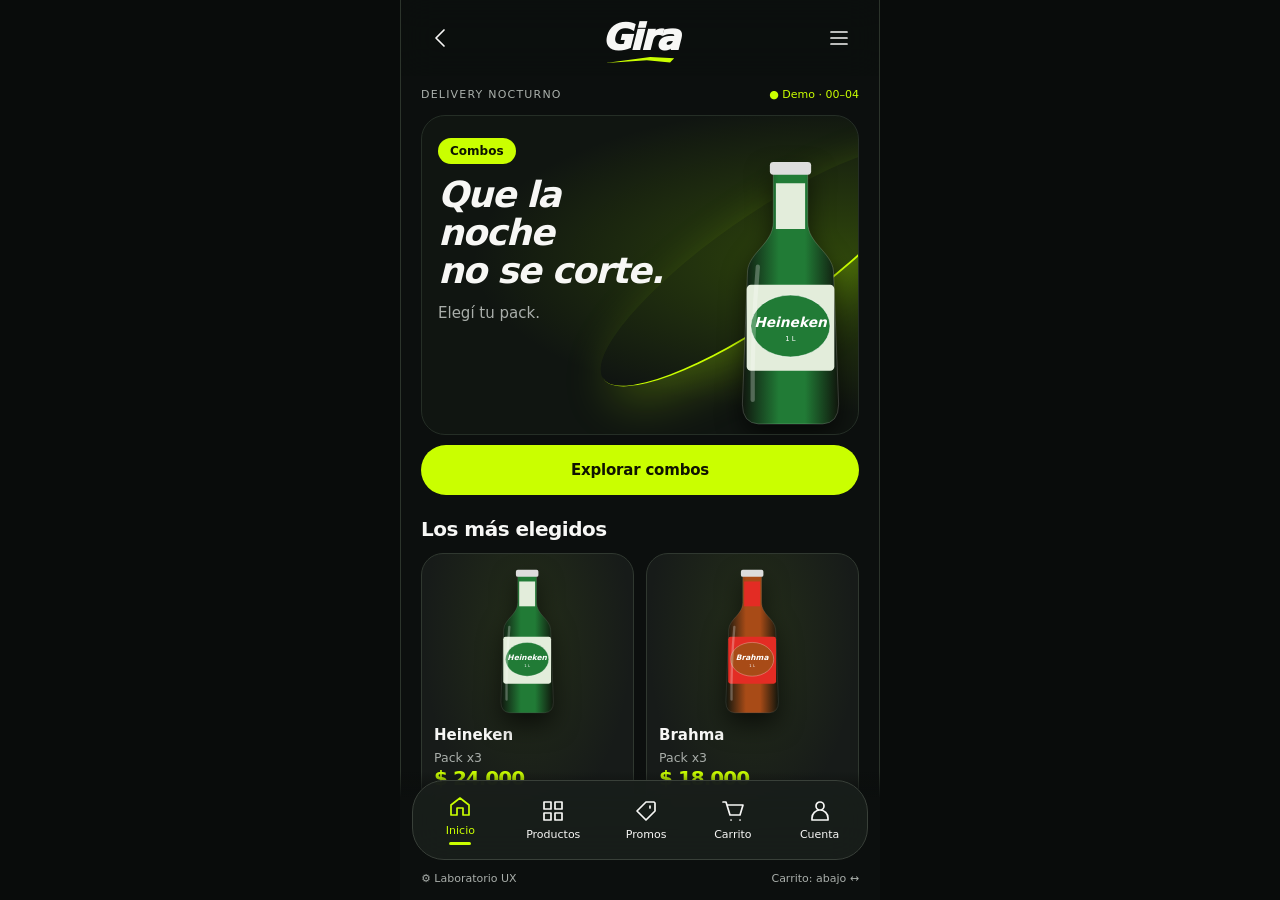
==== index.html @ aa595863 "feat: import original GIRA MVP V5 interactive prototype" ====
<!doctype html><html lang="es"><meta charset="utf-8"><meta name="viewport" content="width=device-width,initial-scale=1,viewport-fit=cover"><title>GIRA · MVP V5 · Laboratorio UX</title><style>
*{box-sizing:border-box}body{margin:0;background:#080b0b;color:#f7f7f5;font:15px system-ui,sans-serif}button,input,select{font:inherit}button{cursor:pointer}button:focus-visible,input:focus-visible{outline:2px solid #caff00;outline-offset:3px}button{color:inherit}#app{max-width:480px;margin:auto;min-height:100dvh;display:flex;flex-direction:column;background:#0c0f0e}header{position:sticky;top:0;z-index:5;background:#0c0f0eee;backdrop-filter:blur(16px);display:flex;align-items:center;justify-content:space-between;padding:16px 20px;min-height:76px}.logo{font-size:36px;line-height:1;font-weight:950;font-style:italic;letter-spacing:-2px;position:relative}.logo:after{content:'';position:absolute;bottom:-7px;left:5%;width:90%;height:6px;background:#caff00;clip-path:polygon(0 100%,65% 0,100% 20%,94% 90%,60% 55%)}.icon{border:0;background:none;padding:8px;position:relative;display:inline-flex;align-items:center;justify-content:center}.icon svg,nav svg{width:24px;height:24px;stroke:currentColor;fill:none;stroke-width:1.7;stroke-linecap:round;stroke-linejoin:round}.lime{color:#caff00}.muted,p,small{color:#a9aeaa}p{line-height:1.5;margin:8px 0 16px}h1{font-size:32px;letter-spacing:-1.3px;line-height:1.06;margin:12px 0}h2{font-size:20px;letter-spacing:-.5px;margin:22px 0 12px}main{padding:12px 20px 150px;flex:1}.tag{font-size:11px;letter-spacing:1.4px;color:#aab0ab;text-transform:uppercase}.row{display:flex;align-items:center;justify-content:space-between;gap:12px}.panel{background:linear-gradient(130deg,#1a1f1c,#121615);border:1px solid #2d342f;border-radius:20px;padding:16px;margin:12px 0}.cta,.secondary{width:100%;border:0;border-radius:28px;padding:15px 16px;font-weight:750;margin:10px 0 0;min-height:50px}.cta{background:#caff00;color:#101400}.secondary{background:#1a1e1c;border:1px solid #363d37}.cta:disabled{opacity:.4;cursor:not-allowed}.hero{min-height:320px;position:relative;isolation:isolate;overflow:hidden;border-radius:24px;padding:22px 16px;background:radial-gradient(ellipse at 95% 45%,#6da90055,transparent 62%),#101511}.hero:after{content:'';position:absolute;z-index:-1;right:-100px;top:100px;width:390px;height:100px;border-radius:50%;border-bottom:2px solid #caff00;box-shadow:0 18px 48px #b9ff0040;transform:rotate(-35deg)}.hero h1{font-size:36px;font-style:italic;position:relative;z-index:2;max-width:240px}.hero p{max-width:160px;position:relative;z-index:2}.pill{display:inline-block;background:#caff00;color:#0d1400;border-radius:30px;padding:6px 12px;font-size:12px;font-weight:800}.price{font-size:32px;letter-spacing:-1px;font-weight:850;color:#caff00;position:relative;z-index:2}.art{height:150px;display:flex;justify-content:center}.bottle{height:100%;width:auto;filter:drop-shadow(0 12px 12px #0009)}.hero>.bottle{position:absolute;right:0;bottom:4px;height:275px;width:135px;z-index:1}.tiles{display:grid;grid-template-columns:1fr 1fr;gap:12px}.tile{border:1px solid #303830;border-radius:22px;background:radial-gradient(ellipse at 50% 30%,#6c961c28,transparent 70%),#171b19;padding:12px;text-align:left}.tile b{display:block;margin:10px 0 4px}.tile .price{font-size:20px}.choices{display:flex;gap:8px;margin:12px 0}.choices button{flex:1;border:1px solid #343c35;border-radius:15px;background:#181d1a;padding:12px 5px;font-weight:700}.choices button.sel{color:#caff00;border-color:#caff00;background:#caff0010}.choices small{display:block;margin-top:6px;font-size:11px}.dock{position:fixed;bottom:0;left:50%;transform:translateX(-50%);width:min(480px,100%);padding:8px 12px max(10px,env(safe-area-inset-bottom));background:linear-gradient(transparent,#0c0f0e 20%);z-index:6}nav{display:flex;justify-content:space-around;align-items:center;border:1px solid #394039;background:#191e1bee;backdrop-filter:blur(20px);border-radius:32px;padding:7px 4px}nav button{border:0;background:none;display:flex;flex-direction:column;align-items:center;gap:5px;font-size:11px;padding:7px 4px;min-width:50px;position:relative}nav button.active{color:#caff00}nav button.active:after{content:'';height:3px;width:22px;background:#caff00;border-radius:3px}.badge{position:absolute;top:0;right:0;background:#caff00;color:#111;border-radius:20px;padding:2px 5px;font-size:11px;font-weight:800}.lab{display:flex;justify-content:space-between;margin:7px 4px 0;gap:8px}.lab button{background:none;border:0;color:#a9aeaa;font-size:11px;padding:5px}.field{margin:15px 0}label{display:block;color:#cbd0cb;font-size:13px;margin-bottom:7px}input,select{width:100%;background:#171c19;color:#fff;border:1px solid #3c453e;border-radius:13px;padding:13px}input[type=checkbox]{width:auto;accent-color:#caff00}.notice{padding:12px;border-radius:13px;background:#caff000a;border:1px solid #caff0038;color:#caff00;font-size:13px;margin:12px 0}.err{background:#ff675b10;color:#ff9f91;border-color:#ff675b55}.center{text-align:center}.big{font-size:50px;color:#caff00;margin:32px auto 10px}.line{height:1px;background:#303731;margin:13px 0}.step{display:flex;gap:12px;align-items:center;border-bottom:1px solid #29302a;padding:16px 0}.dot{width:32px;height:32px;border-radius:50%;background:#27331a;color:#caff00;display:grid;place-items:center}.overlay{position:fixed;inset:0;background:#000a;z-index:10;display:flex;align-items:flex-end;justify-content:center}.sheet{max-width:480px;width:100%;max-height:90dvh;overflow:auto;background:#171c19;border:1px solid #373e38;border-radius:25px 25px 0 0;padding:22px}.sheet h2{margin-top:0}.tiny{font-size:12px}.link{border:0;background:none;color:#caff00;padding:6px}.toast{position:fixed;top:85px;left:50%;transform:translateX(-50%);z-index:12;background:#caff00;color:#111;padding:12px 20px;border-radius:30px;font-weight:700;box-shadow:0 6px 30px #0008}.summary{font-size:25px;font-weight:800}.status{font-size:11px;color:#caff00}.check{display:flex;gap:10px;align-items:center}.check label{margin:0}.empty{padding:28px 0}.sr{position:absolute;left:-9999px}@media(min-width:700px){body{background:radial-gradient(ellipse at 50% 10%,#26351a,#090b0b 65%)}#app{border-left:1px solid #2c342b;border-right:1px solid #2c342b}}
body{background:#090c0b} .panel{box-shadow:none} .hero{border:1px solid #252e26} .cta{letter-spacing:-.2px} main{padding-bottom:24px} .tag{letter-spacing:1.2px} </style><div id="app"></div><script>
const P=[{n:'Heineken',p:8000,c:'#217b36',l:'#e3eddb'},{n:'Brahma',p:6000,c:'#a84b17',l:'#e32c24'},{n:'Stella Artois',p:8000,c:'#52672c',l:'#eee3c5'},{n:'Corona',p:9000,c:'#b58a25',l:'#f3e7c0'},{n:'Quilmes',p:6000,c:'#96651e',l:'#dddff0'},{n:'Miller',p:7000,c:'#805320',l:'#e4d6b7',out:true}];const paths={home:'M3 10 12 3l9 7v10h-6v-7H9v7H3z',grid:'M3 3h7v7H3z M14 3h7v7h-7z M3 14h7v7H3z M14 14h7v7h-7z',tag:'M20 3h-8L3 12l9 9 9-9V4z M16 7v2',user:'M16 7a4 4 0 1 1-8 0 4 4 0 0 1 8 0 M4 21v-2a8 8 0 0 1 16 0v2z',cart:'M2 3h3l4 13h10l3-10H6 M10 21h.1 M19 21h.1',back:'M15 4l-8 8 8 8',menu:'M4 6h16 M4 12h16 M4 18h16'};const I=n=>`<svg viewBox="0 0 24 24" aria-hidden="true"><path d="${paths[n]||paths.menu}"/></svg>`;const E=s=>String(s??'').replace(/[&<>"']/g,c=>({'&':'&amp;','<':'&lt;','>':'&gt;','"':'&quot;',"'":'&#39;'}[c]));const $=s=>document.querySelector(s);const money=n=>'$ '+n.toLocaleString('es-AR');const initial=()=>({view:'home',trail:[],product:0,qty:3,envases:0,deposit:2000,cashEnabled:true,cashAmount:'',coverageOK:false,cart:[],form:{name:'',phone:'',address:'',zone:'',note:'',adult:false},method:'Transferencia',proof:'',orders:[],orderId:null,layout:'bottom',brand:'Gira',scenario:'normal',filter:'Todos',lab:false,search:'',savedAddresses:[],stock:{},online:true,deliveryState:'normal',returnView:'home'});let S=initial();try{const saved=JSON.parse(localStorage.getItem('gira-demo-v5'));if(saved)S={...S,...saved,lab:false}}catch{};const save=()=>{try{localStorage.setItem('gira-demo-v5',JSON.stringify({...S,lab:false}))}catch{}};const unit=(i,q)=>i===1&&q===6?34000:i===1&&q===12?68000:P[i].p*q;const ret=i=>i!==3;const missing=x=>ret(x.i)?Math.max(0,x.q*x.count-(x.envases||0)):0;const goods=()=>S.cart.reduce((a,x)=>a+unit(x.i,x.q)*x.count,0);const deposits=()=>S.cart.reduce((a,x)=>a+missing(x)*S.deposit,0);const subtotal=()=>goods()+deposits();const summary=()=>row('Productos',money(goods()))+row('Envases faltantes',money(deposits()))+row('Envío',money(fee()))+'<div class="line"></div>'+row('Total',money(subtotal()+fee()));const fee=()=>subtotal()>=36000?0:3500;const qtyCount=()=>S.cart.reduce((a,x)=>a+x.count,0);const order=()=>S.orders.find(o=>o.id===S.orderId);const names={home:'Inicio',catalog:'Productos',offers:'Promos',product:'Detalle',cart:'Carrito',address:'Dirección',coverage:'Cobertura',outside:'Fuera de cobertura',payment:'Pago',proof:'Comprobante',confirmed:'Confirmación',tracking:'Seguimiento',account:'Cuenta',admin:'Administración',search:'Buscar productos',emptycart:'Carrito vacío',soldout:'Producto agotado',closed:'Local cerrado',validating:'Validando cobertura',addresserror:'Dirección incorrecta',minimum:'Pedido mínimo',review:'Revisión del pedido',envases:'Envases retornables',prooferror:'Error al cargar comprobante',support:'Asistencia por WhatsApp',cashapproval:'Confirmación de efectivo',cash:'Pago en efectivo',pending:'Pago pendiente',rejected:'Comprobante rechazado',paid:'Pago confirmado',preparing:'En preparación',onway:'En camino',delivered:'Entregado',cancel:'Cancelar pedido',cancelled:'Pedido cancelado',history:'Historial',detail:'Detalle de pedido',profile:'Datos personales',addresses:'Direcciones guardadas',help:'Ayuda y contacto',adminorders:'Gestión de pedidos',adminorderdetail:'Detalle operativo',adminstock:'Inventario',adminroute:'Rentabilidad y ruta',adminsettings:'Configuración operativa'};let uid=0;
function bottle(i){let p=P[i],id='g'+(++uid);return `<svg class="bottle" viewBox="0 0 150 320" aria-label="Botella ilustrativa ${p.n}"><defs><linearGradient id="${id}"><stop stop-color="#10160e"/><stop offset=".38" stop-color="${p.c}"/><stop offset=".65" stop-color="${p.c}"/><stop offset="1" stop-color="#10150c"/></linearGradient></defs><path d="M55 14h40v64c0 25 28 35 30 57l6 155q0 22-19 23H38q-19-1-19-23l6-155c2-22 30-32 30-57z" fill="url(#${id})" stroke="#ffffff35"/><rect x="51" y="8" width="48" height="15" rx="4" fill="#ddd"/><path d="M58 33h34v53H58z" fill="${p.l}"/><rect x="24" y="151" width="102" height="100" rx="5" fill="${p.l}"/><ellipse cx="75" cy="199" rx="46" ry="36" fill="${p.c}" stroke="#fff9"/><text x="75" y="200" text-anchor="middle" font-size="${p.n.length>10?12:16}" font-weight="bold" font-style="italic" fill="white">${p.n}</text><text x="75" y="216" text-anchor="middle" fill="white" font-size="8">1 L</text><path d="M37 130q-7 80-6 155" fill="none" stroke="#fff4" stroke-width="5" stroke-linecap="round"/></svg>`}
const btn=(t,a,secondary=false,disabled=false)=>`<button class="${secondary?'secondary':'cta'}" data-a="${a}" ${disabled?'disabled':''}>${t}</button>`;const title=(tag,t,p='')=>`<div class="tag">${tag}</div><h1>${t}</h1>${p?`<p>${p}</p>`:''}`;const field=(k,l,ph,type='text')=>`<div class="field"><label for="${k}">${l}</label><input id="${k}" data-field="${k}" type="${type}" placeholder="${ph}" value="${E(S.form[k])}"></div>`;const row=(l,r)=>`<div class="row"><span class="muted">${l}</span><strong>${r}</strong></div>`;const tile=i=>`<button class="tile" data-a="product:${i}"><div class="art">${bottle(i)}</div><b>${P[i].n}</b><small>Pack x3</small><div class="price">${money(unit(i,3))}</div><p class="tiny" style="margin:8px 0 0">${!available(i)?'Sin stock':'Ver pack →'}</p></button>`;const notice=(t,err=false)=>`<div class="notice ${err?'err':''}">${t}</div>`;const available=i=>(S.stock[i]??(P[i].out?0:24))>=3;
const statuses=['Pedido recibido','Pago verificado / confirmado','Preparando','En camino','Entregado'];let error='';let proofFile=null,retryFile=null;const validFile=f=>f&&f.size<=5*1024*1024&&(/^(image\/(jpeg|png|webp)|application\/pdf)$/.test(f.type));const stateLabel=o=>!o?'Sin pedido':o.cancelled?'Cancelado':o.rejected?'Comprobante rechazado':o.stage===0?(o.method==='Efectivo'?'Confirmación pendiente':'Pago pendiente'):o.stage===1&&o.method==='Efectivo'?'Confirmado · cobro al entregar':statuses[o.stage];
function go(v,replace=false){if(v!==S.view){if(!replace)S.trail.push(S.view);S.view=v;error='';save();render();window.scrollTo(0,0)}}function back(){S.view=S.trail.pop()||'home';error='';save();render();window.scrollTo(0,0)}function toast(t){const el=document.createElement('div');el.className='toast';el.textContent=t;document.body.append(el);setTimeout(()=>el.remove(),1800)}
function render(){uid=0;let h='',p=P[S.product],o=order();switch(S.view){case'home':h=`<div class="row"><span class="tag">Delivery nocturno</span><span class="status">● Demo · 00–04</span></div><div class="hero" style="margin-top:14px"><span class="pill">Combos</span><h1>Que la noche<br>no se corte.</h1><p>Elegí tu pack.</p>${bottle(0)}</div>${btn('Explorar combos','catalog')}<h2>Los más elegidos</h2><div class="tiles">${[0,1].map(tile).join('')}</div>`;break;
case'catalog':case'offers':{let offers=S.view==='offers';h=title('Elegí tu pack',offers?'Promociones':'Nuestros combos','Packs de 3, 6 o 12 de la misma marca.')+btn('Buscar productos','search',true)+`<div class="choices">${['Todos','Combos','Ofertas'].map(f=>`<button class="${S.filter===f?'sel':''}" data-a="filter:${f}">${f}</button>`).join('')}</div><div class="tiles">${(S.filter==='Ofertas'?[1,4]:[0,1,2,3,4,5]).map(tile).join('')}</div>`;break}
case'product':{let out=!available(S.product)||S.scenario==='stock';h=`<div class="hero"><span class="pill">Pack</span><h1>${p.n}<br><span class="muted">Pack</span> <span class="lime">x${S.qty}</span></h1><p>${S.qty} botellas · misma marca</p><div class="price">${money(unit(S.product,S.qty))}</div>${bottle(S.product)}</div><h2>Elegí tu pack</h2><div class="choices">${[3,6,12].map(q=>`<button data-a="qty:${q}" class="${S.qty===q?'sel':''}">x${q}<small>${money(unit(S.product,q))}</small></button>`).join('')}</div>${ret(S.product)?`<div class="panel"><b>Envases retornables</b><p>Se requieren ${S.qty} envases compatibles. Si te faltan, se cobran aparte.</p>${row('Valor por envase (demo)',money(S.deposit))}</div>`:''}${out?notice('Sin stock por el momento.',true)+btn('Ver otros productos','catalog',true):btn(ret(S.product)?'Continuar con envases':'Agregar al carrito',ret(S.product)?'envases':'add')}${btn('Volver al catálogo','catalog',true)}<div class="panel"><b>Delivery nocturno</b><p style="margin:5px 0">De 00:00 a 04:00 · cobertura a validar</p></div>`;break}
case 'envases':h=title('Envases retornables','¿Cuántos envases tenés?',p.n+' · Pack x'+S.qty)+`<div class="panel"><p>Entregá los envases compatibles al recibir tu pedido.</p><div class="choices"><button data-a="env:-1">−</button><button disabled>${S.envases} / ${S.qty}</button><button data-a="env:1">+</button></div>${row('Envases faltantes',String(S.qty-S.envases))}${row('Cervezas',money(unit(S.product,S.qty)))}${row('Cargo por envases',money((S.qty-S.envases)*S.deposit))}<div class="line"></div>${row('Subtotal',money(unit(S.product,S.qty)+(S.qty-S.envases)*S.deposit))}</div>`+btn('Tengo todos los envases','envall',true)+btn('No tengo envases','envnone',true)+btn('Agregar al carrito','add')+btn('Volver al producto','product:'+S.product,true);break;case'cart':h=title('Pedido · 1 de 3','Mi carrito')+(S.cart.length?S.cart.map((x,j)=>`<div class="panel"><div class="row"><div style="height:85px">${bottle(x.i)}</div><div style="flex:1"><b>${P[x.i].n}</b><p>Pack x${x.q}</p><strong class="lime">${money(unit(x.i,x.q)*x.count+missing(x)*S.deposit)}</strong>${ret(x.i)?`<p>Envases: ${x.envases||0}/${x.q*x.count} · Cargo ${money(missing(x)*S.deposit)}</p><div class="choices"><button data-a="cartenv:${j}:-1">− envase</button><button data-a="cartenv:${j}:1">+ envase</button></div>`:''}</div><button class="link" data-a="remove:${j}">Quitar</button></div><div class="choices"><button data-a="count:${j}:-1">−</button><button disabled>${x.count} pack(s)</button><button data-a="count:${j}:1">+</button></div></div>`).join('')+`<div class="panel">${row('Productos',money(goods()))}${row('Envases faltantes',money(deposits()))}${row('Subtotal',money(subtotal()))}<div class="line"></div>${row('Envío','A validar')}</div>`+btn('Continuar con el pedido','address')+btn('Seguir comprando','catalog',true):`<div class="center empty"><div class="big">${I('cart')}</div><h2>Tu carrito está vacío</h2><p>Elegí un pack para comenzar.</p></div>`+btn('Explorar combos','catalog'));break;
case'address':h=title('Pedido · 2 de 3','¿Dónde te lo llevamos?','Ingresá tus datos para simular la cobertura.')+field('name','Nombre','Tu nombre')+field('phone','WhatsApp','11 2345 6789','tel')+field('address','Calle y altura','Ej. Av. Maipú 1500')+`<div class="field"><label for="zone">Localidad</label><select id="zone" data-field="zone"><option value="">Seleccioná tu zona</option>${['José León Suárez','Villa Ballester','Villa Adelina','Boulogne','Olivos','Vicente López','San Isidro','Otra localidad'].map(z=>`<option ${S.form.zone===z?'selected':''}>${z}</option>`).join('')}</select></div>`+field('note','Referencia (opcional)','Piso, timbre, etc.')+`<div class="check"><input type="checkbox" id="adult" data-field="adult" ${S.form.adult?'checked':''}><label for="adult">Confirmo que tengo 18 años o más.</label></div>`+(error?notice(error,true):'')+btn('Validar dirección','validate')+btn('Volver al carrito','cart',true);break;
case'coverage':h=`<div class="center"><div class="big">✓</div>${title('Cobertura de prueba','¡Llegamos a tu zona!',E(S.form.address)+' · '+E(S.form.zone))}</div><div class="panel">${row('Tiempo estimado','30–45 min')}<div class="line"></div>${row('Envío',fee()?money(fee()):'Sin cargo')}</div>${notice('Estimación simulada. No utiliza mapas reales.')}${btn('Revisar pedido','review')}${btn('Cambiar dirección','address',true)}`;break;
case'outside':h=`<div class="center"><div class="big">!</div>${title('Cobertura','Por ahora no llegamos','La dirección quedó fuera de la zona simulada.')}</div>${btn('Cambiar dirección','address')}${btn('Volver al carrito','cart',true)}`;break;
case'payment':h=title('Pedido · 3 de 3','Elegí cómo pagar')+`<div class="panel">${row('Productos',money(goods()))}${row('Envases faltantes',money(deposits()))}<div class="line"></div>${row('Envío',money(fee()))}<div class="line"></div><div class="row"><b>Total</b><strong class="price">${money(subtotal()+fee())}</strong></div></div>${(S.cashEnabled?['Transferencia','Efectivo']:['Transferencia']).map(m=>`<button class="panel row" style="width:100%;text-align:left;border-color:${S.method===m?'#caff00':'#303830'}" data-a="method:${m}"><b>${m}</b><span class="lime">${S.method===m?'●':'○'}</span></button>`).join('')}${btn('Continuar','pay')}${btn('Cambiar dirección','address',true)}`;break;
case'proof':h=title('Pago de demostración','Transferencia','No transfieras dinero. No hay una cuenta real.')+`<div class="panel"><span class="tag">Total</span><div class="price">${money(subtotal()+fee())}</div><div class="line"></div><b>gira.demo (ficticio)</b>${btn('Copiar alias de prueba','copyalias',true)}</div><div class="panel"><label for="proof">Comprobante · JPG, PNG, WebP o PDF (hasta 5 MB)</label><input id="proof" type="file" accept="image/*,.pdf"><p>${E(S.proof)}</p></div>`+(error?notice(error,true):'')+btn('Enviar comprobante','finish')+btn('Usar comprobante ficticio','sampleproof',true)+btn('Necesito ayuda','support',true)+btn('Cambiar método de pago','payment',true);break;
case'confirmed':h=`<div class="center"><div class="big">✓</div>${title('Pedido recibido','¡La noche sigue!','Tu pedido de prueba se registró correctamente.')}</div><div class="panel">${row('Pedido',o?.id||'—')}<div class="line"></div>${row('Estado',o?.method==='Efectivo'?'Confirmación pendiente':'Pago pendiente')}</div>${btn('Seguir mi pedido',o?.method==='Efectivo'?'cashapproval':'pending')}${btn('Volver al inicio','home',true)}`;break;
case'tracking':if(o?.cancelled){h=title(o.id,'Pedido cancelado')+btn('Historial','history');break}if(o?.rejected){h=title(o.id,'Pago rechazado')+btn('Reenviar comprobante','rejected');break}h=title(o?.id||'Seguimiento','Tu pedido')+(o?`<div class="panel"><div class="tag">Estado actual</div><h2 class="lime">${stateLabel(o)}</h2><p>${E(o.address)} · ${E(o.zone)}</p></div>${statuses.map((l,i)=>`<div class="step"><span class="dot" style="${i>o.stage?'background:#202521;color:#777':''}">${i<=o.stage?'✓':i+1}</span><span style="${i>o.stage?'color:#858b86':''}">${l}</span></div>`).join('')}${o.stage===0?btn(o.method==='Efectivo'?'Ver confirmación':'Ver comprobante pendiente',o.method==='Efectivo'?'cashapproval':'pending',true):o.stage<4?btn('Actualizar seguimiento','tracking',true):notice('Entrega completada.')}${btn('Necesito ayuda','support',true)}${o.stage<2?btn('Cancelar pedido','cancel',true):''}${btn('Ver detalle','detail',true)}${btn('Volver al inicio','home',true)}`:notice('Todavía no hay un pedido para seguir.')+btn('Ir al catálogo','catalog'));break;
case'account':h=title('Mi cuenta',S.form.name?'Hola, '+E(S.form.name):'Mi cuenta')+'<h2>Mis pedidos</h2>'+(S.orders.length?S.orders.map(o=>`<button class="panel row" style="width:100%;text-align:left" data-a="order:${o.id}"><div><b>${o.id}</b><p>${money(o.total)}</p><span class="status">${stateLabel(o)}</span></div><span>›</span></button>`).join(''):notice('Todavía no tenés pedidos.'))+btn('Historial de pedidos','history',true)+btn('Datos personales','profile',true)+btn('Direcciones guardadas','addresses',true)+btn('Ayuda y contacto','help',true)+btn('Administración de prueba','admin',true);break;
case'admin':h=title('Operaciones · demo','Control de pedidos')+`<div class="panel">${row('Pedidos registrados',S.orders.length)}<div class="line"></div>${row('Ruta de ejemplo','12 km ida y vuelta')}${row('Tiempo estimado','35 min')}${row('Costo operativo','$ 3.200')}</div>${notice('Valores ilustrativos; no representan cálculos reales.')}`+S.orders.map(o=>`<div class="panel"><b>${o.id}</b><p>${stateLabel(o)} · ${money(o.total)}</p>${btn('Seleccionar pedido','adminorder:'+o.id,true)}</div>`).join('')+(o?btn('Avanzar estado de '+o.id,'advance',true):'')+btn('Gestión de pedidos','adminorders',true)+btn('Inventario','adminstock',true)+btn('Rentabilidad y ruta','adminroute',true)+btn('Configuración operativa','adminsettings',true)+btn('Volver a mi cuenta','account',true);break;
case 'search':h=title('Catálogo','Buscar productos')+`<div class="field"><label for="search">Marca</label><input id="search" value="${E(S.search)}" placeholder="Ej. Brahma"></div>`+btn('Buscar','dosearch')+`<div class="tiles">${P.map((p,i)=>[p,i]).filter(([p])=>p.n.toLowerCase().includes(S.search.toLowerCase())).map(([p,i])=>tile(i)).join('')}</div>`+(!P.some(p=>p.n.toLowerCase().includes(S.search.toLowerCase()))?notice('No encontramos resultados. Probá otra marca.'): '')+btn('Ver catálogo','catalog',true);break;
case 'emptycart':h=title('Carrito','Tu carrito está vacío','Elegí un pack para continuar.')+btn('Explorar productos','catalog');break;
case 'soldout':h=title('Disponibilidad','Producto agotado',`${p.n} no está disponible en este momento.`)+btn('Elegir otra cerveza','catalog')+btn('Volver al inicio','home',true);break;
case 'closed':h=title('Horario','Por ahora estamos cerrados','Horario de demostración: 00:00 a 04:00.')+btn('Explorar catálogo','catalog')+btn('Volver al inicio','home',true);break;
case 'validating':h=title('Cobertura','Validando tu dirección','Simulación de distancia, tiempo y disponibilidad.')+`<div class="panel">${row('Dirección',E(S.form.address))}${row('Localidad',E(S.form.zone))}</div>`+btn('Ver resultado de validación','resolvecoverage')+btn('Corregir dirección','address',true);break;
case 'addresserror':h=title('Cobertura','No encontramos la dirección','Revisá la calle, altura y localidad.')+btn('Corregir dirección','address')+btn('Volver al carrito','cart',true);break;
case 'minimum':h=title('Condiciones de entrega','Ajustá tu pedido','En este escenario de prueba el pedido no alcanza el mínimo requerido para la ruta.')+btn('Sumar productos','catalog')+btn('Editar carrito','cart',true);break;
case 'review':h=title('Última revisión','Revisá tu pedido')+S.cart.map(x=>`<div class="panel">${row(P[x.i].n+' · x'+x.q+' × '+x.count,money(unit(x.i,x.q)*x.count))}</div>`).join('')+`<div class="panel">${row('Entrega',E(S.form.address))}${row('Localidad',E(S.form.zone))}${row('Envío',money(fee()))}<div class="line"></div>${row('Envases faltantes',money(deposits()))}${row('Total',money(subtotal()+fee()))}</div>`+btn('Elegir medio de pago','payment')+btn('Editar carrito','cart',true)+btn('Editar dirección','address',true);break;
case 'prooferror':h=title('Comprobante','No pudimos cargar el archivo','Seleccioná una imagen JPG, PNG, WebP o PDF de hasta 5 MB.')+btn('Volver a intentar',order()?.rejected?'rejected':'proof')+btn('Pedir ayuda','support',true);break;
case 'support':h=title('Asistencia','Hablemos por WhatsApp','Canal opcional. Tu pedido y su estado permanecen en la aplicación.')+`<div class="panel">${row('Pedido',o?.id||'Compra en curso')}<p>Mensaje de ejemplo: Hola, necesito ayuda con ${E(o?.id||'mi pedido')}.</p></div>`+btn('Copiar mensaje de ayuda','copyhelp')+notice('No configuramos un número real: la apertura de WhatsApp es simulada.')+btn('Volver a mi compra','back',true);break;
case 'cash':h=title('Pago al recibir','Efectivo','Indicá con cuánto pagás. El pedido requiere confirmación antes del despacho.')+`<div class="panel">${summary()}<div class="field"><label>¿Con cuánto pagás?</label><input type="number" id="cashAmount" min="0" value="${E(S.cashAmount)}" placeholder="Importe en pesos"></div>${row('Cambio estimado',money(Math.max(0,Number(S.cashAmount)-subtotal()-fee())))}</div>`+(error?notice(error,true):'')+btn('Pago justo','exactcash',true)+btn('Solicitar pedido','finish')+btn('Cambiar medio','payment',true);break;
case 'cashapproval':h=title('Pedido recibido','Esperando confirmación','El efectivo se cobra al entregar. Todavía no se ha autorizado el envío.')+btn('Ver seguimiento','tracking')+btn('Ir a administración de prueba','adminorders',true);break;
case 'pending':h=title('Validación','Estamos verificando tu pago','Recibimos el comprobante. No despacharemos hasta confirmar la acreditación.')+`<div class="panel">${row('Pedido',o?.id||'—')}${row('Comprobante',E(o?.proof||'Ejemplo'))}${row('Importe',money(o?.total||0))}</div>`+btn('Ver seguimiento','tracking')+btn('Necesito ayuda','support',true)+btn('Ir a administración de prueba','adminorders',true);break;
case 'rejected':h=title('Validación','Comprobante rechazado','Podés adjuntar otro comprobante para el mismo pedido.')+`<div class="panel"><label for="retryProof">Nuevo comprobante (opcional en la demo)</label><input id="retryProof" type="file" accept="image/*,.pdf"></div>`+btn('Reenviar comprobante','resubmit')+btn('Usar comprobante ficticio','sampleretry',true)+btn('Necesito ayuda','support',true)+btn('Cancelar pedido','cancel',true);break;
case 'paid':case 'preparing':case 'onway':case 'delivered':{let k={paid:1,preparing:2,onway:3,delivered:4}[S.view];h=title(o?.id||'Pedido',statuses[k],['','Tu pedido fue confirmado.','Estamos preparando tu pedido.','Tu pedido salió a reparto.','Tu entrega se completó.'][k])+`<div class="panel">${row('Dirección',E(o?.address||S.form.address))}${row('Total',money(o?.total||0))}</div>`+btn(k===4?'Ver historial':'Simular siguiente estado',k===4?'history':'nextstage')+btn('Ver seguimiento','tracking',true)+(k===1?btn('Solicitar cancelación','cancel',true):'');break;}
case 'cancel':h=title('Pedido','¿Cancelar pedido?','Esta acción solamente afecta la simulación.')+btn('Confirmar cancelación','docancel')+btn('Mantener pedido','tracking',true);break;
case 'cancelled':h=title('Pedido','Pedido cancelado','No se enviará el pedido de demostración.')+btn('Ver historial','history')+btn('Volver al inicio','home',true);break;
case 'history':h=title('Mi cuenta','Historial de pedidos')+(S.orders.length?S.orders.map(z=>`<button class="panel row" style="width:100%;text-align:left" data-a="detailorder:${z.id}"><div><b>${z.id}</b><p>${money(z.total)} · ${z.cancelled?'Cancelado':z.rejected?'Pago rechazado':statuses[z.stage]}</p></div>›</button>`).join(''):notice('No hay pedidos registrados.'))+btn('Volver a mi cuenta','account',true);break;
case 'detail':h=title(o?.id||'Pedido','Detalle del pedido')+(o?`<div class="panel">${row('Estado',o.cancelled?'Cancelado':o.rejected?'Pago rechazado':statuses[o.stage])}${row('Total',money(o.total))}${row('Pago',E(o.method))}${row('Dirección',E(o.address))}</div>`+(o.items||[]).map(x=>`<div class="panel">${row(P[x.i].n+' · x'+x.q+' × '+x.count,money(unit(x.i,x.q)*x.count))}</div>`).join('')+btn('Ver seguimiento',o.cancelled?'cancelled':o.rejected?'rejected':'tracking')+btn('Repetir pedido','repeat',true):notice('Seleccioná un pedido del historial.'))+btn('Historial','history',true);break;
case 'profile':h=title('Mi cuenta','Datos personales')+field('name','Nombre','Tu nombre')+field('phone','WhatsApp','11 2345 6789','tel')+btn('Guardar datos','saveprofile')+btn('Volver','account',true);break;
case 'addresses':h=title('Mi cuenta','Direcciones guardadas')+(S.savedAddresses.length?S.savedAddresses.map((d,i)=>`<div class="panel"><b>${E(d.address)}</b><p>${E(d.zone)}</p>${btn('Usar dirección','useaddress:'+i,true)}${btn('Eliminar','deleteaddress:'+i,true)}</div>`).join(''):notice('Todavía no hay direcciones guardadas.'))+field('address','Calle y altura','Dirección')+field('zone','Localidad','Localidad')+btn('Guardar dirección','saveaddress')+btn('Volver','account',true);break;
case 'help':h=title('Soporte','¿Necesitás ayuda?','Canales de contacto ilustrativos.')+`<div class="panel"><b>Mi pedido</b><p>Consultá el estado de tu compra.</p>${btn('Ver historial','history',true)}</div><div class="panel"><b>Problemas con el pago</b><p>Revisá el comprobante desde el seguimiento.</p>${btn('Ver seguimiento','tracking',true)}</div>`+btn('Volver a mi cuenta','account',true);break;
case 'adminorders':h=title('Operaciones','Gestión de pedidos')+(S.orders.length?S.orders.map(z=>`<div class="panel"><b>${z.id}</b><p>${z.cancelled?'Cancelado':z.rejected?'Rechazado':statuses[z.stage]} · ${money(z.total)}</p>${btn('Abrir pedido','oporder:'+z.id,true)}</div>`).join(''):notice('No hay pedidos. Cargá un ejemplo desde el laboratorio.'))+btn('Panel administrativo','admin',true);break;
case 'adminorderdetail':h=title('Operaciones',o?.id||'Detalle operativo')+(o?`<div class="panel">${row('Estado',o.cancelled?'Cancelado':o.rejected?'Rechazado':statuses[o.stage])}${row('Importe',money(o.total))}${row('Dirección',E(o.address))}${row('Método',o.method)}${row('Comprobante',E(o.proof||'—'))}${row('Envases a recibir',String((o.items||[]).reduce((a,x)=>a+(x.envases||0),0)))}${row('Cargo envases',money(o.depositTotal||0))}${o.method==='Efectivo'?row('Cambio',money(o.change||0)):''}</div>`+(!o.cancelled?(o.stage===0&&!o.rejected?btn(o.method==='Efectivo'?'Autorizar pedido en efectivo':'Confirmar acreditación bancaria','opapprove')+(o.method==='Transferencia'?btn('Rechazar comprobante','opreject',true):''):o.rejected?notice('Esperando un nuevo comprobante',true):o.stage<4?btn(o.stage===3&&o.method==='Efectivo'?'Confirmar cobro y entrega':'Avanzar estado','opadvance',true):notice('Pedido entregado'))+btn('Cancelar pedido','opcancel',true):''):'')+btn('Volver a pedidos','adminorders',true);break;
case 'adminstock':h=title('Operaciones','Inventario')+P.map((p,i)=>`<div class="panel row"><div><b>${p.n}</b><p>${S.stock[i]??(p.out?0:24)} unidades de prueba</p></div><button class="link" data-a="stockchange:${i}:-3">−3</button><button class="link" data-a="stockchange:${i}:3">+3</button></div>`).join('')+btn('Volver al panel','admin',true);break;
case 'adminroute':h=title('Operaciones','Rentabilidad y ruta','Calculadora ilustrativa; no está conectada a mapas.')+`<div class="panel"><div class="field"><label>Distancia total (km)</label><input id="km" type="number" min="0" value="12"></div><div class="field"><label>Costo por km (pesos)</label><input id="costkm" type="number" min="0" value="250"></div><div class="field"><label>Margen del pedido antes de envío (pesos)</label><input id="margin" type="number" value="8000"></div><div id="routeResult"></div></div>`+btn('Calcular viabilidad','calcroute')+btn('Volver al panel','admin',true);break;
case 'adminsettings':h=title('Operaciones','Configuración operativa')+`<div class="panel">${row('Disponibilidad',S.online?'Abierto':'Cerrado')}${row('Efectivo',S.cashEnabled?'Habilitado':'Deshabilitado')}${btn('Alternar efectivo','togglecash',true)}<div class="field"><label>Precio por envase (demo)</label><input id="deposit" type="number" min="0" value="${S.deposit}"></div>${btn(S.online?'Cerrar local (demo)':'Abrir local (demo)','toggleonline',true)}${row('Horario de referencia','00–04')}</div>`+btn('Volver al panel','admin',true);break;
}
const tabs=[['home','home','Inicio'],['catalog','grid','Productos'],['offers','tag','Promos'],...(S.layout==='bottom'?[['cart','cart','Carrito']]:[]),['account','user','Cuenta']];let active=['product'].includes(S.view)?'catalog':['address','coverage','outside','payment','proof','confirmed','tracking'].includes(S.view)?'cart':S.view;$('#app').innerHTML=`<header><button class="icon" aria-label="Volver" data-a="back">${I('back')}</button><div class="logo">${S.brand}</div>${S.layout==='top'?`<button class="icon" aria-label="Carrito" data-a="cart">${I('cart')}${qtyCount()?`<span class="badge">${qtyCount()}</span>`:''}</button>`:`<button class="icon" aria-label="Opciones de prueba" data-a="lab">${I('menu')}</button>`}</header><main>${h}</main><div class="dock"><nav>${tabs.map(([v,ic,l])=>`<button data-a="${v}" class="${active===v?'active':''}">${I(ic)}${l}${v==='cart'&&qtyCount()?`<span class="badge">${qtyCount()}</span>`:''}</button>`).join('')}</nav><div class="lab"><button data-a="lab">⚙ Laboratorio UX</button><button data-a="layout">Carrito: ${S.layout==='bottom'?'abajo':'arriba'} ↔</button></div></div>${S.lab?`<div class="overlay"><div class="sheet"><div class="row"><h2>Laboratorio UX</h2><button class="icon" data-a="lab">✕</button></div><p>Configuración de la simulación</p><div class="field"><label>Posición del carrito</label><select id="layout"><option value="bottom" ${S.layout==='bottom'?'selected':''}>Abajo · navegación principal</option><option value="top" ${S.layout==='top'?'selected':''}>Arriba · patrón clásico</option></select></div><div class="field"><label>Marca</label><select id="brand">${['Gira','Seguíla','Pintó'].map(b=>`<option ${b===S.brand?'selected':''}>${b}</option>`).join('')}</select></div><div class="field"><label>Escenario</label><select id="scenario">${[['normal','Normal'],['stock','Sin stock'],['outside','Fuera de cobertura'],['rejected','Comprobante rechazado'],['badaddress','Dirección incorrecta'],['minimum','Pedido mínimo'],['closed','Local cerrado']].map(([v,l])=>`<option value="${v}" ${S.scenario===v?'selected':''}>${l}</option>`).join('')}</select></div><div class="field"><label>Ir a una vista (con datos de prueba si hacen falta)</label><select id="jump"><option value="">Elegir pantalla</option>${Object.entries(names).map(([v,l])=>`<option value="${v}">${l}</option>`).join('')}</select></div>${btn('Cargar pedido de ejemplo','seed',true)}${btn('Reiniciar simulación','reset',true)}<p class="tiny">Datos guardados únicamente en este navegador. No se envían pedidos ni pagos.</p></div></div>`:''}`;}
function seed(){if(!S.cart.length)S.cart=[{i:1,q:3,count:1,envases:3}];S.form={name:'Cliente demo',phone:'1100000000',address:'Av. de ejemplo 1500',zone:'Villa Ballester',note:'',adult:true};S.coverageOK=true;if(!S.orders.length){S.orders=[{id:'#GIRA-001',total:21500,stage:0,address:S.form.address,zone:S.form.zone,method:'Transferencia',proof:'comprobante-demo.pdf',items:[{i:1,q:3,count:1,envases:3}]}];S.orderId=S.orders[0].id}}
function finish(){if(!S.cart.length){go('cart');return}if(!S.coverageOK){go('address');return}if(S.method==='Transferencia'&&!S.proof){error='Adjuntá un comprobante o usá el archivo ficticio de prueba.';render();return}if(S.method==='Efectivo'&&(!S.cashEnabled||Number(S.cashAmount)<subtotal()+fee())){error='Ingresá un importe suficiente o elegí pago justo.';render();return}let id='#GIRA-'+String(S.orders.length+1).padStart(3,'0');S.orders.unshift({id,total:subtotal()+fee(),stage:0,address:S.form.address,zone:S.form.zone,method:S.method,proof:S.method==='Transferencia'?S.proof:'',depositTotal:deposits(),change:S.method==='Efectivo'?Number(S.cashAmount)-subtotal()-fee():0,items:S.cart.map(x=>({...x}))});S.orderId=id;S.cart=[];S.trail=[];S.coverageOK=false;S.proof='';proofFile=null;if(S.scenario==='rejected'&&S.method!=='Efectivo'){order().rejected=true;go('rejected')}else go('confirmed');}
$('#app').addEventListener('input',e=>{if(e.target.id==='cashAmount'){S.cashAmount=e.target.value;save();return}if(e.target.id==='deposit'){S.deposit=Math.max(0,Number(e.target.value)||0);save();return}if(e.target.dataset.field){let k=e.target.dataset.field;S.coverageOK=false;S.form[k]=e.target.type==='checkbox'?e.target.checked:e.target.value;save()}});$('#app').addEventListener('change',e=>{let t=e.target;if(t.id==='proof'){proofFile=t.files[0];S.proof=validFile(proofFile)?proofFile.name:'';save();if(!S.proof)return go('prooferror');render()}if(['layout','brand','scenario'].includes(t.id)){S[t.id]=t.value;save();render()}if(t.id==='retryProof'){retryFile=t.files[0];S.proof=validFile(retryFile)?retryFile.name:'';save();if(!S.proof)return go('prooferror');toast('Archivo seleccionado')}if(t.id==='jump'&&t.value){let v=t.value;if(v!=='emptycart'&&v!=='home'&&v!=='catalog'&&v!=='search')seed();if(v==='emptycart')S.cart=[];if(['paid','preparing','onway','delivered'].includes(v)&&order()){order().stage={paid:1,preparing:2,onway:3,delivered:4}[v]}S.lab=false;go(v);render()}});$('#app').addEventListener('click',e=>{let b=e.target.closest('[data-a]');if(!b)return;let [a,x,y]=b.dataset.a.split(':');if(a==='env'||a==='envall'||a==='envnone'){S.envases=a==='envall'?S.qty:a==='envnone'?0:Math.max(0,Math.min(S.qty,S.envases+(+x)));save();return render()}if(a==='cartenv'){let z=S.cart[+x];z.envases=Math.max(0,Math.min(z.q*z.count,(z.envases||0)+(+y)));save();return render()}if(a==='togglecash'){S.cashEnabled=!S.cashEnabled;if(!S.cashEnabled)S.method='Transferencia';save();return render()}if(a==='exactcash'){S.cashAmount=String(subtotal()+fee());save();return render()}if(a==='sampleproof'||a==='sampleretry'){S.proof='comprobante-demo.pdf';save();return a==='sampleproof'?render():toast('Comprobante de ejemplo listo para reenviar')}if(a==='copyalias'||a==='copyhelp'){let msg=a==='copyalias'?'gira.demo':'Hola, necesito ayuda con '+(order()?.id||'mi pedido');if(navigator.clipboard)navigator.clipboard.writeText(msg).then(()=>toast('Copiado')).catch(()=>toast(msg));else toast(msg);return}if(a==='dosearch'){S.search=$('#search').value;save();return render()}if(a==='resolvecoverage'){S.coverageOK=S.scenario==='normal'||S.scenario==='rejected';S.coverageOK=S.coverageOK&&S.form.zone!=='Otra localidad';return go(S.scenario==='badaddress'?'addresserror':S.scenario==='minimum'?'minimum':S.form.zone==='Otra localidad'||S.scenario==='outside'?'outside':'coverage')}if(a==='approve'||a==='opapprove'){if(!order()||order().cancelled||order().rejected||order().stage!==0)return toast('El pedido no está pendiente de aprobación');if(order().method==='Transferencia'&&!order().proof)return toast('Falta comprobante');order().stage=1;order().rejected=falsesave();return go(a==='approve'?'paid':'adminorderdetail'),render()}if(a==='reject'||a==='opreject'){if(!order()||order().method!=='Transferencia'||order().stage!==0||order().cancelled)return toast('No se puede rechazar este pedido');order().rejected=true;S.proof='';save();return go(a==='reject'?'rejected':'adminorderdetail'),render()}if(a==='resubmit'){if(!S.proof)return toast('Seleccioná un comprobante o usá el ejemplo');if(order()&&!order().cancelled){order().rejected=false;order().stage=0;order().proof=S.proof;S.proof=''}S.scenario='normal';save();return go('pending')}if(a==='docancel'||a==='opcancel'){if(order())order().cancelled=true;save();return go(a==='docancel'?'cancelled':'adminorderdetail'),render()}if(a==='nextstage'||a==='opadvance'){if(!order()||order().stage===0||order().rejected||order().cancelled)return toast('Primero confirmá el pedido o verificá el pago desde administración');order().stage=Math.min(4,order().stage+1);save();return go(a==='opadvance'?'adminorderdetail':(['pending','paid','preparing','onway','delivered'][order()?.stage||0])),render()}if(a==='detailorder'||a==='oporder'){S.orderId=x;return go(a==='detailorder'?'detail':'adminorderdetail')}if(a==='repeat'){if(order()?.items?.length)S.cart.push(...order().items.map(z=>({...z})));else S.cart.push({i:1,q:3,count:1});save();return go('cart')}if(a==='saveprofile'){save();toast('Datos guardados');return go('account')}if(a==='saveaddress'){if(!S.form.address.trim()||!S.form.zone.trim())return toast('Completá dirección y localidad');S.savedAddresses.push({address:S.form.address,zone:S.form.zone});save();return render()}if(a==='useaddress'){Object.assign(S.form,S.savedAddresses[+x]);save();return go(S.cart.length?'address':'catalog')}if(a==='deleteaddress'){S.savedAddresses.splice(+x,1);save();return render()}if(a==='stockchange'){S.stock[x]=Math.max(0,(S.stock[x]??(P[x].out?0:24))+(+y));save();return render()}if(a==='toggleonline'){S.online=!S.online;save();return render()}if(a==='calcroute'){let k=Math.max(0,+$('#km').value),c=Math.max(0,+$('#costkm').value),m=+$('#margin').value;$('#routeResult').innerHTML=notice('Costo: '+money(k*c)+' · Margen restante: '+money(m-k*c),m-k*c<0);return}if(a==='back')return back();if(a==='lab'){S.lab=!S.lab;return render()}if(a==='layout'){S.layout=S.layout==='bottom'?'top':'bottom';save();return render()}if(a==='reset'){if(confirm('¿Reiniciar el prototipo y borrar los datos de prueba?')){S=initial();save();render();window.scrollTo(0,0)}return}if(a==='seed'){seed();save();render();toast('Datos de ejemplo cargados');return}if(a==='product'){S.product=+x;S.qty=3;S.envases=0;return go('product')}if(a==='qty'){S.qty=+x;S.envases=0;save();return render()}if(a==='filter'){S.filter=x;save();return render()}if(a==='add'){if(!S.online||S.scenario==='closed')return go('closed');if(!available(S.product)||S.scenario==='stock')return go('soldout');if((S.stock[S.product]??(P[S.product].out?0:24))<S.qty+S.cart.filter(z=>z.i===S.product).reduce((a,z)=>a+z.q*z.count,0))return toast('Stock insuficiente para esta cantidad');let z=S.cart.find(z=>z.i===S.product&&z.q===S.qty);if(z){z.count++;z.envases=(z.envases||0)+(ret(S.product)?S.envases:0)}else S.cart.push({i:S.product,q:S.qty,count:1,envases:ret(S.product)?S.envases:0});S.coverageOK=false;save();go('cart');toast('Pack agregado');return}if(a==='remove'||a==='count'){let j=+x;if(a==='remove')S.cart.splice(j,1);else{S.cart[j].count+=+y;S.cart[j].envases=Math.min(S.cart[j].envases||0,Math.max(0,S.cart[j].count*S.cart[j].q));if(S.cart[j].count<=0)S.cart.splice(j,1)}save();return render()}if(a==='validate'){let f=S.form;if(!f.name.trim()||!f.address.trim()||f.phone.replace(/\D/g,'').length<8||!f.zone||!f.adult){error='Completá nombre, teléfono válido, dirección, localidad y confirmación de edad.';return render()}return go('validating')}if(a==='method'){S.method=x;save();return render()}if(a==='pay'){if(!S.coverageOK)return go('address');S.proof='';return go(S.method==='Efectivo'?'cash':'proof')}if(a==='finish')return finish();if(a==='advance'){let o=order();if(!o||o.stage===0||o.rejected||o.cancelled)return toast('Primero confirmá el pedido o verificá el pago desde administración');o.stage=Math.min(4,o.stage+1);save();return go('tracking'),render()}if(a==='order'||a==='adminorder'){S.orderId=x;save();return a==='order'?go('tracking'):render()}if(a==='catalog'||a==='offers')S.filter=a==='offers'?'Ofertas':'Todos';if(names[a]){if(['address','payment','coverage','proof','review','cash'].includes(a)&&!S.cart.length)return go('cart');return go(a)}});render();
</script></html>
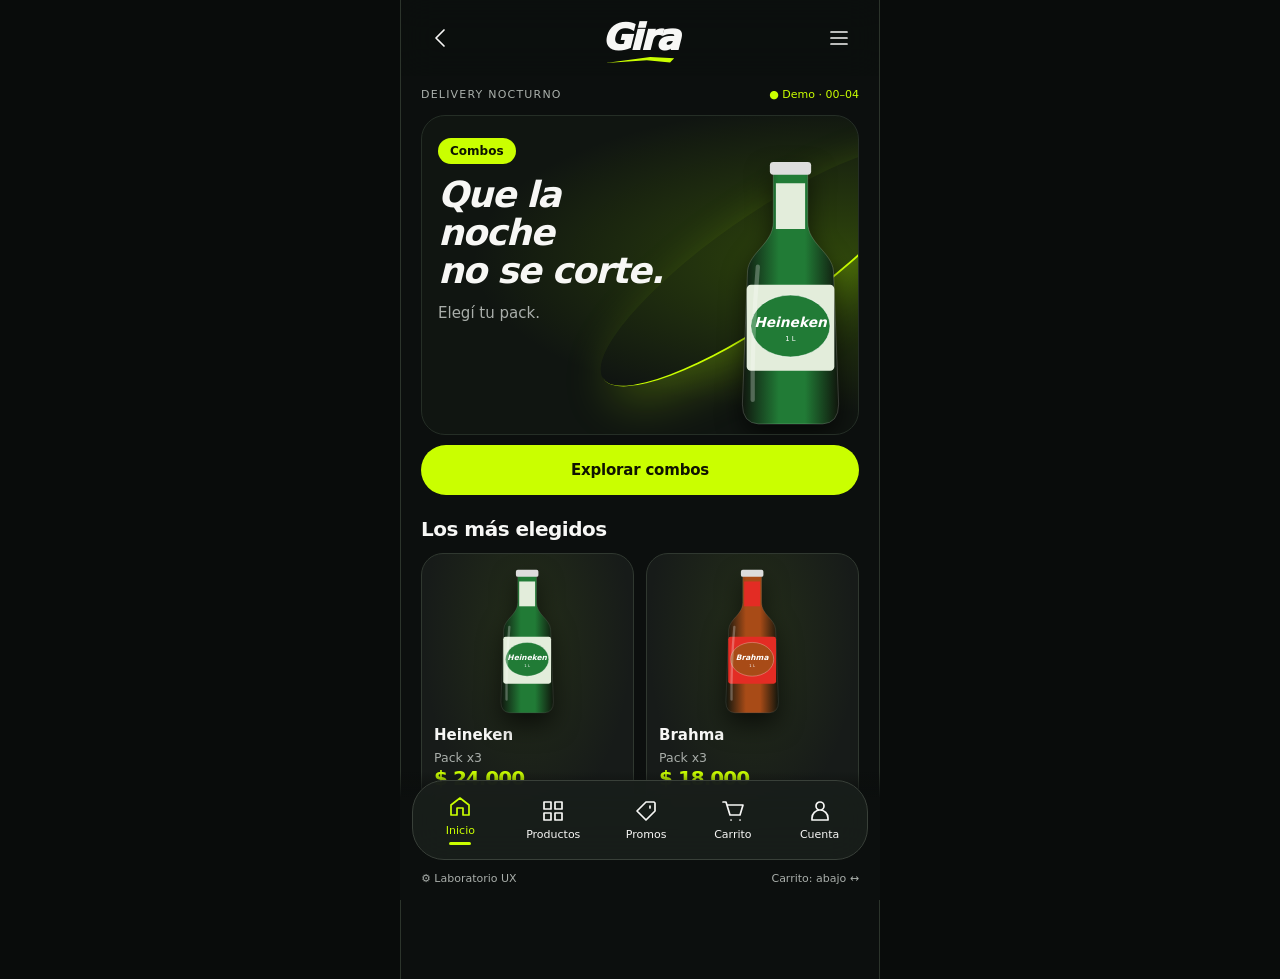
==== commit 7b190fd5: "feat: V6 extend checkout recovery, stock reservation and order lifecycle" ====
--- a/index.html
+++ b/index.html
@@ -1,12 +1,12 @@
-<!doctype html><html lang="es"><meta charset="utf-8"><meta name="viewport" content="width=device-width,initial-scale=1,viewport-fit=cover"><title>GIRA · MVP V5 · Laboratorio UX</title><style>
+<!doctype html><html lang="es"><meta charset="utf-8"><meta name="viewport" content="width=device-width,initial-scale=1,viewport-fit=cover"><title>GIRA · MVP V6 · Laboratorio UX</title><style>
 *{box-sizing:border-box}body{margin:0;background:#080b0b;color:#f7f7f5;font:15px system-ui,sans-serif}button,input,select{font:inherit}button{cursor:pointer}button:focus-visible,input:focus-visible{outline:2px solid #caff00;outline-offset:3px}button{color:inherit}#app{max-width:480px;margin:auto;min-height:100dvh;display:flex;flex-direction:column;background:#0c0f0e}header{position:sticky;top:0;z-index:5;background:#0c0f0eee;backdrop-filter:blur(16px);display:flex;align-items:center;justify-content:space-between;padding:16px 20px;min-height:76px}.logo{font-size:36px;line-height:1;font-weight:950;font-style:italic;letter-spacing:-2px;position:relative}.logo:after{content:'';position:absolute;bottom:-7px;left:5%;width:90%;height:6px;background:#caff00;clip-path:polygon(0 100%,65% 0,100% 20%,94% 90%,60% 55%)}.icon{border:0;background:none;padding:8px;position:relative;display:inline-flex;align-items:center;justify-content:center}.icon svg,nav svg{width:24px;height:24px;stroke:currentColor;fill:none;stroke-width:1.7;stroke-linecap:round;stroke-linejoin:round}.lime{color:#caff00}.muted,p,small{color:#a9aeaa}p{line-height:1.5;margin:8px 0 16px}h1{font-size:32px;letter-spacing:-1.3px;line-height:1.06;margin:12px 0}h2{font-size:20px;letter-spacing:-.5px;margin:22px 0 12px}main{padding:12px 20px 150px;flex:1}.tag{font-size:11px;letter-spacing:1.4px;color:#aab0ab;text-transform:uppercase}.row{display:flex;align-items:center;justify-content:space-between;gap:12px}.panel{background:linear-gradient(130deg,#1a1f1c,#121615);border:1px solid #2d342f;border-radius:20px;padding:16px;margin:12px 0}.cta,.secondary{width:100%;border:0;border-radius:28px;padding:15px 16px;font-weight:750;margin:10px 0 0;min-height:50px}.cta{background:#caff00;color:#101400}.secondary{background:#1a1e1c;border:1px solid #363d37}.cta:disabled{opacity:.4;cursor:not-allowed}.hero{min-height:320px;position:relative;isolation:isolate;overflow:hidden;border-radius:24px;padding:22px 16px;background:radial-gradient(ellipse at 95% 45%,#6da90055,transparent 62%),#101511}.hero:after{content:'';position:absolute;z-index:-1;right:-100px;top:100px;width:390px;height:100px;border-radius:50%;border-bottom:2px solid #caff00;box-shadow:0 18px 48px #b9ff0040;transform:rotate(-35deg)}.hero h1{font-size:36px;font-style:italic;position:relative;z-index:2;max-width:240px}.hero p{max-width:160px;position:relative;z-index:2}.pill{display:inline-block;background:#caff00;color:#0d1400;border-radius:30px;padding:6px 12px;font-size:12px;font-weight:800}.price{font-size:32px;letter-spacing:-1px;font-weight:850;color:#caff00;position:relative;z-index:2}.art{height:150px;display:flex;justify-content:center}.bottle{height:100%;width:auto;filter:drop-shadow(0 12px 12px #0009)}.hero>.bottle{position:absolute;right:0;bottom:4px;height:275px;width:135px;z-index:1}.tiles{display:grid;grid-template-columns:1fr 1fr;gap:12px}.tile{border:1px solid #303830;border-radius:22px;background:radial-gradient(ellipse at 50% 30%,#6c961c28,transparent 70%),#171b19;padding:12px;text-align:left}.tile b{display:block;margin:10px 0 4px}.tile .price{font-size:20px}.choices{display:flex;gap:8px;margin:12px 0}.choices button{flex:1;border:1px solid #343c35;border-radius:15px;background:#181d1a;padding:12px 5px;font-weight:700}.choices button.sel{color:#caff00;border-color:#caff00;background:#caff0010}.choices small{display:block;margin-top:6px;font-size:11px}.dock{position:fixed;bottom:0;left:50%;transform:translateX(-50%);width:min(480px,100%);padding:8px 12px max(10px,env(safe-area-inset-bottom));background:linear-gradient(transparent,#0c0f0e 20%);z-index:6}nav{display:flex;justify-content:space-around;align-items:center;border:1px solid #394039;background:#191e1bee;backdrop-filter:blur(20px);border-radius:32px;padding:7px 4px}nav button{border:0;background:none;display:flex;flex-direction:column;align-items:center;gap:5px;font-size:11px;padding:7px 4px;min-width:50px;position:relative}nav button.active{color:#caff00}nav button.active:after{content:'';height:3px;width:22px;background:#caff00;border-radius:3px}.badge{position:absolute;top:0;right:0;background:#caff00;color:#111;border-radius:20px;padding:2px 5px;font-size:11px;font-weight:800}.lab{display:flex;justify-content:space-between;margin:7px 4px 0;gap:8px}.lab button{background:none;border:0;color:#a9aeaa;font-size:11px;padding:5px}.field{margin:15px 0}label{display:block;color:#cbd0cb;font-size:13px;margin-bottom:7px}input,select{width:100%;background:#171c19;color:#fff;border:1px solid #3c453e;border-radius:13px;padding:13px}input[type=checkbox]{width:auto;accent-color:#caff00}.notice{padding:12px;border-radius:13px;background:#caff000a;border:1px solid #caff0038;color:#caff00;font-size:13px;margin:12px 0}.err{background:#ff675b10;color:#ff9f91;border-color:#ff675b55}.center{text-align:center}.big{font-size:50px;color:#caff00;margin:32px auto 10px}.line{height:1px;background:#303731;margin:13px 0}.step{display:flex;gap:12px;align-items:center;border-bottom:1px solid #29302a;padding:16px 0}.dot{width:32px;height:32px;border-radius:50%;background:#27331a;color:#caff00;display:grid;place-items:center}.overlay{position:fixed;inset:0;background:#000a;z-index:10;display:flex;align-items:flex-end;justify-content:center}.sheet{max-width:480px;width:100%;max-height:90dvh;overflow:auto;background:#171c19;border:1px solid #373e38;border-radius:25px 25px 0 0;padding:22px}.sheet h2{margin-top:0}.tiny{font-size:12px}.link{border:0;background:none;color:#caff00;padding:6px}.toast{position:fixed;top:85px;left:50%;transform:translateX(-50%);z-index:12;background:#caff00;color:#111;padding:12px 20px;border-radius:30px;font-weight:700;box-shadow:0 6px 30px #0008}.summary{font-size:25px;font-weight:800}.status{font-size:11px;color:#caff00}.check{display:flex;gap:10px;align-items:center}.check label{margin:0}.empty{padding:28px 0}.sr{position:absolute;left:-9999px}@media(min-width:700px){body{background:radial-gradient(ellipse at 50% 10%,#26351a,#090b0b 65%)}#app{border-left:1px solid #2c342b;border-right:1px solid #2c342b}}
-body{background:#090c0b} .panel{box-shadow:none} .hero{border:1px solid #252e26} .cta{letter-spacing:-.2px} main{padding-bottom:24px} .tag{letter-spacing:1.2px} </style><div id="app"></div><script>
-const P=[{n:'Heineken',p:8000,c:'#217b36',l:'#e3eddb'},{n:'Brahma',p:6000,c:'#a84b17',l:'#e32c24'},{n:'Stella Artois',p:8000,c:'#52672c',l:'#eee3c5'},{n:'Corona',p:9000,c:'#b58a25',l:'#f3e7c0'},{n:'Quilmes',p:6000,c:'#96651e',l:'#dddff0'},{n:'Miller',p:7000,c:'#805320',l:'#e4d6b7',out:true}];const paths={home:'M3 10 12 3l9 7v10h-6v-7H9v7H3z',grid:'M3 3h7v7H3z M14 3h7v7h-7z M3 14h7v7H3z M14 14h7v7h-7z',tag:'M20 3h-8L3 12l9 9 9-9V4z M16 7v2',user:'M16 7a4 4 0 1 1-8 0 4 4 0 0 1 8 0 M4 21v-2a8 8 0 0 1 16 0v2z',cart:'M2 3h3l4 13h10l3-10H6 M10 21h.1 M19 21h.1',back:'M15 4l-8 8 8 8',menu:'M4 6h16 M4 12h16 M4 18h16'};const I=n=>`<svg viewBox="0 0 24 24" aria-hidden="true"><path d="${paths[n]||paths.menu}"/></svg>`;const E=s=>String(s??'').replace(/[&<>"']/g,c=>({'&':'&amp;','<':'&lt;','>':'&gt;','"':'&quot;',"'":'&#39;'}[c]));const $=s=>document.querySelector(s);const money=n=>'$ '+n.toLocaleString('es-AR');const initial=()=>({view:'home',trail:[],product:0,qty:3,envases:0,deposit:2000,cashEnabled:true,cashAmount:'',coverageOK:false,cart:[],form:{name:'',phone:'',address:'',zone:'',note:'',adult:false},method:'Transferencia',proof:'',orders:[],orderId:null,layout:'bottom',brand:'Gira',scenario:'normal',filter:'Todos',lab:false,search:'',savedAddresses:[],stock:{},online:true,deliveryState:'normal',returnView:'home'});let S=initial();try{const saved=JSON.parse(localStorage.getItem('gira-demo-v5'));if(saved)S={...S,...saved,lab:false}}catch{};const save=()=>{try{localStorage.setItem('gira-demo-v5',JSON.stringify({...S,lab:false}))}catch{}};const unit=(i,q)=>i===1&&q===6?34000:i===1&&q===12?68000:P[i].p*q;const ret=i=>i!==3;const missing=x=>ret(x.i)?Math.max(0,x.q*x.count-(x.envases||0)):0;const goods=()=>S.cart.reduce((a,x)=>a+unit(x.i,x.q)*x.count,0);const deposits=()=>S.cart.reduce((a,x)=>a+missing(x)*S.deposit,0);const subtotal=()=>goods()+deposits();const summary=()=>row('Productos',money(goods()))+row('Envases faltantes',money(deposits()))+row('Envío',money(fee()))+'<div class="line"></div>'+row('Total',money(subtotal()+fee()));const fee=()=>subtotal()>=36000?0:3500;const qtyCount=()=>S.cart.reduce((a,x)=>a+x.count,0);const order=()=>S.orders.find(o=>o.id===S.orderId);const names={home:'Inicio',catalog:'Productos',offers:'Promos',product:'Detalle',cart:'Carrito',address:'Dirección',coverage:'Cobertura',outside:'Fuera de cobertura',payment:'Pago',proof:'Comprobante',confirmed:'Confirmación',tracking:'Seguimiento',account:'Cuenta',admin:'Administración',search:'Buscar productos',emptycart:'Carrito vacío',soldout:'Producto agotado',closed:'Local cerrado',validating:'Validando cobertura',addresserror:'Dirección incorrecta',minimum:'Pedido mínimo',review:'Revisión del pedido',envases:'Envases retornables',prooferror:'Error al cargar comprobante',support:'Asistencia por WhatsApp',cashapproval:'Confirmación de efectivo',cash:'Pago en efectivo',pending:'Pago pendiente',rejected:'Comprobante rechazado',paid:'Pago confirmado',preparing:'En preparación',onway:'En camino',delivered:'Entregado',cancel:'Cancelar pedido',cancelled:'Pedido cancelado',history:'Historial',detail:'Detalle de pedido',profile:'Datos personales',addresses:'Direcciones guardadas',help:'Ayuda y contacto',adminorders:'Gestión de pedidos',adminorderdetail:'Detalle operativo',adminstock:'Inventario',adminroute:'Rentabilidad y ruta',adminsettings:'Configuración operativa'};let uid=0;
+body{background:#090c0b} .panel{box-shadow:none} .hero{border:1px solid #252e26} .cta{letter-spacing:-.2px} main{padding-bottom:150px} .tag{letter-spacing:1.2px} </style><div id="app"></div><script>
+const P=[{n:'Heineken',p:8000,c:'#217b36',l:'#e3eddb'},{n:'Brahma',p:6000,c:'#a84b17',l:'#e32c24'},{n:'Stella Artois',p:8000,c:'#52672c',l:'#eee3c5'},{n:'Corona',p:9000,c:'#b58a25',l:'#f3e7c0'},{n:'Quilmes',p:6000,c:'#96651e',l:'#dddff0'},{n:'Miller',p:7000,c:'#805320',l:'#e4d6b7',out:true}];const paths={home:'M3 10 12 3l9 7v10h-6v-7H9v7H3z',grid:'M3 3h7v7H3z M14 3h7v7h-7z M3 14h7v7H3z M14 14h7v7h-7z',tag:'M20 3h-8L3 12l9 9 9-9V4z M16 7v2',user:'M16 7a4 4 0 1 1-8 0 4 4 0 0 1 8 0 M4 21v-2a8 8 0 0 1 16 0v2z',cart:'M2 3h3l4 13h10l3-10H6 M10 21h.1 M19 21h.1',back:'M15 4l-8 8 8 8',menu:'M4 6h16 M4 12h16 M4 18h16'};const I=n=>`<svg viewBox="0 0 24 24" aria-hidden="true"><path d="${paths[n]||paths.menu}"/></svg>`;const E=s=>String(s??'').replace(/[&<>"']/g,c=>({'&':'&amp;','<':'&lt;','>':'&gt;','"':'&quot;',"'":'&#39;'}[c]));const $=s=>document.querySelector(s);const money=n=>'$ '+n.toLocaleString('es-AR');const initial=()=>({view:'home',trail:[],product:0,qty:3,envases:0,deposit:2000,cashEnabled:true,cashAmount:'',coverageOK:false,cart:[],form:{name:'',phone:'',address:'',zone:'',note:'',adult:false},method:'Transferencia',proof:'',orders:[],orderId:null,layout:'bottom',brand:'Gira',scenario:'normal',filter:'Todos',lab:false,search:'',savedAddresses:[],stock:{},online:true,deliveryState:'normal',returnView:'home'});let S=initial();try{const saved=JSON.parse(localStorage.getItem('gira-demo-v5'));if(saved)S={...S,...saved,lab:false}}catch{};const save=()=>{try{localStorage.setItem('gira-demo-v5',JSON.stringify({...S,lab:false}))}catch{}};const unit=(i,q)=>i===1&&q===6?34000:i===1&&q===12?68000:P[i].p*q;const ret=i=>i!==3;const missing=x=>ret(x.i)?Math.max(0,x.q*x.count-(x.envases||0)):0;const goods=()=>S.cart.reduce((a,x)=>a+unit(x.i,x.q)*x.count,0);const deposits=()=>S.cart.reduce((a,x)=>a+missing(x)*S.deposit,0);const subtotal=()=>goods()+deposits();const summary=()=>row('Productos',money(goods()))+row('Envases faltantes',money(deposits()))+row('Envío',money(fee()))+'<div class="line"></div>'+row('Total',money(subtotal()+fee()));const fee=()=>subtotal()>=36000?0:3500;const qtyCount=()=>S.cart.reduce((a,x)=>a+x.count,0);const order=()=>S.orders.find(o=>o.id===S.orderId);const names={home:'Inicio',catalog:'Productos',offers:'Promos',product:'Detalle',cart:'Carrito',address:'Dirección',coverage:'Cobertura',outside:'Fuera de cobertura',payment:'Pago',proof:'Comprobante',confirmed:'Confirmación',tracking:'Seguimiento',account:'Cuenta',admin:'Administración',search:'Buscar productos',emptycart:'Carrito vacío',soldout:'Producto agotado',closed:'Local cerrado',validating:'Validando cobertura',addresserror:'Dirección incorrecta',minimum:'Pedido mínimo',review:'Revisión del pedido',envases:'Envases retornables',prooferror:'Error al cargar comprobante',support:'Asistencia por WhatsApp',cashapproval:'Confirmación de efectivo',cash:'Pago en efectivo',pending:'Pago pendiente',rejected:'Comprobante rechazado',paid:'Pago confirmado',preparing:'En preparación',onway:'En camino',delivered:'Entregado',cancel:'Cancelar pedido',cancelled:'Pedido cancelado',history:'Historial',detail:'Detalle de pedido',profile:'Datos personales',addresses:'Direcciones guardadas',help:'Ayuda y contacto',adminorders:'Gestión de pedidos',adminorderdetail:'Detalle operativo',adminstock:'Inventario',adminroute:'Rentabilidad y ruta',adminsettings:'Configuración operativa',stockconflict:'Stock insuficiente',deliveryissue:'Problema de entrega',refundpending:'Reembolso pendiente',refunded:'Reembolso realizado',unpaid:'Transferencia sin comprobante',receipt:'Resumen de compra',agecheck:'Confirmación de edad'};let uid=0;
 function bottle(i){let p=P[i],id='g'+(++uid);return `<svg class="bottle" viewBox="0 0 150 320" aria-label="Botella ilustrativa ${p.n}"><defs><linearGradient id="${id}"><stop stop-color="#10160e"/><stop offset=".38" stop-color="${p.c}"/><stop offset=".65" stop-color="${p.c}"/><stop offset="1" stop-color="#10150c"/></linearGradient></defs><path d="M55 14h40v64c0 25 28 35 30 57l6 155q0 22-19 23H38q-19-1-19-23l6-155c2-22 30-32 30-57z" fill="url(#${id})" stroke="#ffffff35"/><rect x="51" y="8" width="48" height="15" rx="4" fill="#ddd"/><path d="M58 33h34v53H58z" fill="${p.l}"/><rect x="24" y="151" width="102" height="100" rx="5" fill="${p.l}"/><ellipse cx="75" cy="199" rx="46" ry="36" fill="${p.c}" stroke="#fff9"/><text x="75" y="200" text-anchor="middle" font-size="${p.n.length>10?12:16}" font-weight="bold" font-style="italic" fill="white">${p.n}</text><text x="75" y="216" text-anchor="middle" fill="white" font-size="8">1 L</text><path d="M37 130q-7 80-6 155" fill="none" stroke="#fff4" stroke-width="5" stroke-linecap="round"/></svg>`}
-const btn=(t,a,secondary=false,disabled=false)=>`<button class="${secondary?'secondary':'cta'}" data-a="${a}" ${disabled?'disabled':''}>${t}</button>`;const title=(tag,t,p='')=>`<div class="tag">${tag}</div><h1>${t}</h1>${p?`<p>${p}</p>`:''}`;const field=(k,l,ph,type='text')=>`<div class="field"><label for="${k}">${l}</label><input id="${k}" data-field="${k}" type="${type}" placeholder="${ph}" value="${E(S.form[k])}"></div>`;const row=(l,r)=>`<div class="row"><span class="muted">${l}</span><strong>${r}</strong></div>`;const tile=i=>`<button class="tile" data-a="product:${i}"><div class="art">${bottle(i)}</div><b>${P[i].n}</b><small>Pack x3</small><div class="price">${money(unit(i,3))}</div><p class="tiny" style="margin:8px 0 0">${!available(i)?'Sin stock':'Ver pack →'}</p></button>`;const notice=(t,err=false)=>`<div class="notice ${err?'err':''}">${t}</div>`;const available=i=>(S.stock[i]??(P[i].out?0:24))>=3;
-const statuses=['Pedido recibido','Pago verificado / confirmado','Preparando','En camino','Entregado'];let error='';let proofFile=null,retryFile=null;const validFile=f=>f&&f.size<=5*1024*1024&&(/^(image\/(jpeg|png|webp)|application\/pdf)$/.test(f.type));const stateLabel=o=>!o?'Sin pedido':o.cancelled?'Cancelado':o.rejected?'Comprobante rechazado':o.stage===0?(o.method==='Efectivo'?'Confirmación pendiente':'Pago pendiente'):o.stage===1&&o.method==='Efectivo'?'Confirmado · cobro al entregar':statuses[o.stage];
+const btn=(t,a,secondary=false,disabled=false)=>`<button class="${secondary?'secondary':'cta'}" data-a="${a}" ${disabled?'disabled':''}>${t}</button>`;const title=(tag,t,p='')=>`<div class="tag">${tag}</div><h1>${t}</h1>${p?`<p>${p}</p>`:''}`;const field=(k,l,ph,type='text')=>`<div class="field"><label for="${k}">${l}</label><input id="${k}" data-field="${k}" type="${type}" placeholder="${ph}" value="${E(S.form[k])}"></div>`;const row=(l,r)=>`<div class="row"><span class="muted">${l}</span><strong>${r}</strong></div>`;const tile=i=>`<button class="tile" data-a="product:${i}"><div class="art">${bottle(i)}</div><b>${P[i].n}</b><small>Pack x3</small><div class="price">${money(unit(i,3))}</div><p class="tiny" style="margin:8px 0 0">${!available(i)?'Sin stock':'Ver pack →'}</p></button>`;const notice=(t,err=false)=>`<div class="notice ${err?'err':''}">${t}</div>`;const available=i=>(S.stock[i]??(P[i].out?0:24))>=3;const stockOf=i=>S.stock[i]??(P[i].out?0:24);const stockOK=()=>P.every((p,i)=>S.cart.filter(x=>x.i===i).reduce((n,x)=>n+x.q*x.count,0)<=stockOf(i));const validAddress=()=>S.form.name.trim()&&S.form.address.trim()&&S.form.phone.replace(/\D/g,'').length>=8&&S.form.zone&&S.form.adult;const invalidate=()=>{S.coverageOK=false;S.proof='';};const release=o=>{if(o?.reserved){for(const x of o.items)S.stock[x.i]=stockOf(x.i)+x.q*x.count;o.reserved=false;}};
+const statuses=['Pedido recibido','Pago verificado / confirmado','Preparando','En camino','Entregado'];let error='';let proofFile=null,retryFile=null;const validFile=f=>f&&f.size<=5*1024*1024&&(/^(image\/(jpeg|png|webp)|application\/pdf)$/.test(f.type));const stateLabel=o=>!o?'Sin pedido':o.refund==='done'?'Reembolso realizado':o.refund==='pending'?'Reembolso pendiente':o.deliveryIssue?'Incidencia de entrega':o.cancelled?'Cancelado':o.rejected?'Comprobante rechazado':o.stage===0?(o.method==='Efectivo'?'Confirmación pendiente':'Pago pendiente'):o.stage===1&&o.method==='Efectivo'?'Confirmado · cobro al entregar':statuses[o.stage];
 function go(v,replace=false){if(v!==S.view){if(!replace)S.trail.push(S.view);S.view=v;error='';save();render();window.scrollTo(0,0)}}function back(){S.view=S.trail.pop()||'home';error='';save();render();window.scrollTo(0,0)}function toast(t){const el=document.createElement('div');el.className='toast';el.textContent=t;document.body.append(el);setTimeout(()=>el.remove(),1800)}
-function render(){uid=0;let h='',p=P[S.product],o=order();switch(S.view){case'home':h=`<div class="row"><span class="tag">Delivery nocturno</span><span class="status">● Demo · 00–04</span></div><div class="hero" style="margin-top:14px"><span class="pill">Combos</span><h1>Que la noche<br>no se corte.</h1><p>Elegí tu pack.</p>${bottle(0)}</div>${btn('Explorar combos','catalog')}<h2>Los más elegidos</h2><div class="tiles">${[0,1].map(tile).join('')}</div>`;break;
+function render(){uid=0;let h='',p=P[S.product],o=order();switch(S.view){case'agecheck':h=title('Acceso','¿Tenés 18 años o más?','La venta de bebidas alcohólicas es exclusivamente para mayores de edad.')+btn('Sí, tengo 18 años o más','ageyes')+btn('No, soy menor de edad','ageno',true);break;case'home':h=`<div class="row"><span class="tag">Delivery nocturno</span><span class="status">● Demo · 00–04</span></div><div class="hero" style="margin-top:14px"><span class="pill">Combos</span><h1>Que la noche<br>no se corte.</h1><p>Elegí tu pack.</p>${bottle(0)}</div>${btn('Explorar combos','catalog')}<h2>Los más elegidos</h2><div class="tiles">${[0,1].map(tile).join('')}</div>`;break;
 case'catalog':case'offers':{let offers=S.view==='offers';h=title('Elegí tu pack',offers?'Promociones':'Nuestros combos','Packs de 3, 6 o 12 de la misma marca.')+btn('Buscar productos','search',true)+`<div class="choices">${['Todos','Combos','Ofertas'].map(f=>`<button class="${S.filter===f?'sel':''}" data-a="filter:${f}">${f}</button>`).join('')}</div><div class="tiles">${(S.filter==='Ofertas'?[1,4]:[0,1,2,3,4,5]).map(tile).join('')}</div>`;break}
 case'product':{let out=!available(S.product)||S.scenario==='stock';h=`<div class="hero"><span class="pill">Pack</span><h1>${p.n}<br><span class="muted">Pack</span> <span class="lime">x${S.qty}</span></h1><p>${S.qty} botellas · misma marca</p><div class="price">${money(unit(S.product,S.qty))}</div>${bottle(S.product)}</div><h2>Elegí tu pack</h2><div class="choices">${[3,6,12].map(q=>`<button data-a="qty:${q}" class="${S.qty===q?'sel':''}">x${q}<small>${money(unit(S.product,q))}</small></button>`).join('')}</div>${ret(S.product)?`<div class="panel"><b>Envases retornables</b><p>Se requieren ${S.qty} envases compatibles. Si te faltan, se cobran aparte.</p>${row('Valor por envase (demo)',money(S.deposit))}</div>`:''}${out?notice('Sin stock por el momento.',true)+btn('Ver otros productos','catalog',true):btn(ret(S.product)?'Continuar con envases':'Agregar al carrito',ret(S.product)?'envases':'add')}${btn('Volver al catálogo','catalog',true)}<div class="panel"><b>Delivery nocturno</b><p style="margin:5px 0">De 00:00 a 04:00 · cobertura a validar</p></div>`;break}
 case 'envases':h=title('Envases retornables','¿Cuántos envases tenés?',p.n+' · Pack x'+S.qty)+`<div class="panel"><p>Entregá los envases compatibles al recibir tu pedido.</p><div class="choices"><button data-a="env:-1">−</button><button disabled>${S.envases} / ${S.qty}</button><button data-a="env:1">+</button></div>${row('Envases faltantes',String(S.qty-S.envases))}${row('Cervezas',money(unit(S.product,S.qty)))}${row('Cargo por envases',money((S.qty-S.envases)*S.deposit))}<div class="line"></div>${row('Subtotal',money(unit(S.product,S.qty)+(S.qty-S.envases)*S.deposit))}</div>`+btn('Tengo todos los envases','envall',true)+btn('No tengo envases','envnone',true)+btn('Agregar al carrito','add')+btn('Volver al producto','product:'+S.product,true);break;case'cart':h=title('Pedido · 1 de 3','Mi carrito')+(S.cart.length?S.cart.map((x,j)=>`<div class="panel"><div class="row"><div style="height:85px">${bottle(x.i)}</div><div style="flex:1"><b>${P[x.i].n}</b><p>Pack x${x.q}</p><strong class="lime">${money(unit(x.i,x.q)*x.count+missing(x)*S.deposit)}</strong>${ret(x.i)?`<p>Envases: ${x.envases||0}/${x.q*x.count} · Cargo ${money(missing(x)*S.deposit)}</p><div class="choices"><button data-a="cartenv:${j}:-1">− envase</button><button data-a="cartenv:${j}:1">+ envase</button></div>`:''}</div><button class="link" data-a="remove:${j}">Quitar</button></div><div class="choices"><button data-a="count:${j}:-1">−</button><button disabled>${x.count} pack(s)</button><button data-a="count:${j}:1">+</button></div></div>`).join('')+`<div class="panel">${row('Productos',money(goods()))}${row('Envases faltantes',money(deposits()))}${row('Subtotal',money(subtotal()))}<div class="line"></div>${row('Envío','A validar')}</div>`+btn('Continuar con el pedido','address')+btn('Seguir comprando','catalog',true):`<div class="center empty"><div class="big">${I('cart')}</div><h2>Tu carrito está vacío</h2><p>Elegí un pack para comenzar.</p></div>`+btn('Explorar combos','catalog'));break;
@@ -16,7 +16,7 @@
 case'payment':h=title('Pedido · 3 de 3','Elegí cómo pagar')+`<div class="panel">${row('Productos',money(goods()))}${row('Envases faltantes',money(deposits()))}<div class="line"></div>${row('Envío',money(fee()))}<div class="line"></div><div class="row"><b>Total</b><strong class="price">${money(subtotal()+fee())}</strong></div></div>${(S.cashEnabled?['Transferencia','Efectivo']:['Transferencia']).map(m=>`<button class="panel row" style="width:100%;text-align:left;border-color:${S.method===m?'#caff00':'#303830'}" data-a="method:${m}"><b>${m}</b><span class="lime">${S.method===m?'●':'○'}</span></button>`).join('')}${btn('Continuar','pay')}${btn('Cambiar dirección','address',true)}`;break;
 case'proof':h=title('Pago de demostración','Transferencia','No transfieras dinero. No hay una cuenta real.')+`<div class="panel"><span class="tag">Total</span><div class="price">${money(subtotal()+fee())}</div><div class="line"></div><b>gira.demo (ficticio)</b>${btn('Copiar alias de prueba','copyalias',true)}</div><div class="panel"><label for="proof">Comprobante · JPG, PNG, WebP o PDF (hasta 5 MB)</label><input id="proof" type="file" accept="image/*,.pdf"><p>${E(S.proof)}</p></div>`+(error?notice(error,true):'')+btn('Enviar comprobante','finish')+btn('Usar comprobante ficticio','sampleproof',true)+btn('Necesito ayuda','support',true)+btn('Cambiar método de pago','payment',true);break;
 case'confirmed':h=`<div class="center"><div class="big">✓</div>${title('Pedido recibido','¡La noche sigue!','Tu pedido de prueba se registró correctamente.')}</div><div class="panel">${row('Pedido',o?.id||'—')}<div class="line"></div>${row('Estado',o?.method==='Efectivo'?'Confirmación pendiente':'Pago pendiente')}</div>${btn('Seguir mi pedido',o?.method==='Efectivo'?'cashapproval':'pending')}${btn('Volver al inicio','home',true)}`;break;
-case'tracking':if(o?.cancelled){h=title(o.id,'Pedido cancelado')+btn('Historial','history');break}if(o?.rejected){h=title(o.id,'Pago rechazado')+btn('Reenviar comprobante','rejected');break}h=title(o?.id||'Seguimiento','Tu pedido')+(o?`<div class="panel"><div class="tag">Estado actual</div><h2 class="lime">${stateLabel(o)}</h2><p>${E(o.address)} · ${E(o.zone)}</p></div>${statuses.map((l,i)=>`<div class="step"><span class="dot" style="${i>o.stage?'background:#202521;color:#777':''}">${i<=o.stage?'✓':i+1}</span><span style="${i>o.stage?'color:#858b86':''}">${l}</span></div>`).join('')}${o.stage===0?btn(o.method==='Efectivo'?'Ver confirmación':'Ver comprobante pendiente',o.method==='Efectivo'?'cashapproval':'pending',true):o.stage<4?btn('Actualizar seguimiento','tracking',true):notice('Entrega completada.')}${btn('Necesito ayuda','support',true)}${o.stage<2?btn('Cancelar pedido','cancel',true):''}${btn('Ver detalle','detail',true)}${btn('Volver al inicio','home',true)}`:notice('Todavía no hay un pedido para seguir.')+btn('Ir al catálogo','catalog'));break;
+case'tracking':if(o?.cancelled){h=title(o.id,stateLabel(o))+btn('Ver estado de devolución',o.refund==='done'?'refunded':o.refund==='pending'?'refundpending':'cancelled')+btn('Historial','history',true);break}if(o?.deliveryIssue){h=title(o.id,'Incidencia de entrega')+btn('Coordinar entrega','deliveryissue')+btn('Ver detalle','detail',true);break}if(o?.rejected){h=title(o.id,'Pago rechazado')+btn('Reenviar comprobante','rejected');break}h=title(o?.id||'Seguimiento','Tu pedido')+(o?`<div class="panel"><div class="tag">Estado actual</div><h2 class="lime">${stateLabel(o)}</h2><p>${E(o.address)} · ${E(o.zone)}</p></div>${statuses.map((l,i)=>`<div class="step"><span class="dot" style="${i>o.stage?'background:#202521;color:#777':''}">${i<=o.stage?'✓':i+1}</span><span style="${i>o.stage?'color:#858b86':''}">${l}</span></div>`).join('')}${o.stage===0?btn(o.method==='Efectivo'?'Ver confirmación':'Ver comprobante pendiente',o.method==='Efectivo'?'cashapproval':'pending',true):o.stage<4?btn('Actualizar seguimiento','refreshtracking',true):notice('Entrega completada.')}${btn('Necesito ayuda','support',true)}${o.stage<2?btn('Cancelar pedido','cancel',true):''}${btn('Ver detalle','detail',true)}${btn('Volver al inicio','home',true)}`:notice('Todavía no hay un pedido para seguir.')+btn('Ir al catálogo','catalog'));break;
 case'account':h=title('Mi cuenta',S.form.name?'Hola, '+E(S.form.name):'Mi cuenta')+'<h2>Mis pedidos</h2>'+(S.orders.length?S.orders.map(o=>`<button class="panel row" style="width:100%;text-align:left" data-a="order:${o.id}"><div><b>${o.id}</b><p>${money(o.total)}</p><span class="status">${stateLabel(o)}</span></div><span>›</span></button>`).join(''):notice('Todavía no tenés pedidos.'))+btn('Historial de pedidos','history',true)+btn('Datos personales','profile',true)+btn('Direcciones guardadas','addresses',true)+btn('Ayuda y contacto','help',true)+btn('Administración de prueba','admin',true);break;
 case'admin':h=title('Operaciones · demo','Control de pedidos')+`<div class="panel">${row('Pedidos registrados',S.orders.length)}<div class="line"></div>${row('Ruta de ejemplo','12 km ida y vuelta')}${row('Tiempo estimado','35 min')}${row('Costo operativo','$ 3.200')}</div>${notice('Valores ilustrativos; no representan cálculos reales.')}`+S.orders.map(o=>`<div class="panel"><b>${o.id}</b><p>${stateLabel(o)} · ${money(o.total)}</p>${btn('Seleccionar pedido','adminorder:'+o.id,true)}</div>`).join('')+(o?btn('Avanzar estado de '+o.id,'advance',true):'')+btn('Gestión de pedidos','adminorders',true)+btn('Inventario','adminstock',true)+btn('Rentabilidad y ruta','adminroute',true)+btn('Configuración operativa','adminsettings',true)+btn('Volver a mi cuenta','account',true);break;
 case 'search':h=title('Catálogo','Buscar productos')+`<div class="field"><label for="search">Marca</label><input id="search" value="${E(S.search)}" placeholder="Ej. Brahma"></div>`+btn('Buscar','dosearch')+`<div class="tiles">${P.map((p,i)=>[p,i]).filter(([p])=>p.n.toLowerCase().includes(S.search.toLowerCase())).map(([p,i])=>tile(i)).join('')}</div>`+(!P.some(p=>p.n.toLowerCase().includes(S.search.toLowerCase()))?notice('No encontramos resultados. Probá otra marca.'): '')+btn('Ver catálogo','catalog',true);break;
@@ -28,6 +28,12 @@
 case 'minimum':h=title('Condiciones de entrega','Ajustá tu pedido','En este escenario de prueba el pedido no alcanza el mínimo requerido para la ruta.')+btn('Sumar productos','catalog')+btn('Editar carrito','cart',true);break;
 case 'review':h=title('Última revisión','Revisá tu pedido')+S.cart.map(x=>`<div class="panel">${row(P[x.i].n+' · x'+x.q+' × '+x.count,money(unit(x.i,x.q)*x.count))}</div>`).join('')+`<div class="panel">${row('Entrega',E(S.form.address))}${row('Localidad',E(S.form.zone))}${row('Envío',money(fee()))}<div class="line"></div>${row('Envases faltantes',money(deposits()))}${row('Total',money(subtotal()+fee()))}</div>`+btn('Elegir medio de pago','payment')+btn('Editar carrito','cart',true)+btn('Editar dirección','address',true);break;
 case 'prooferror':h=title('Comprobante','No pudimos cargar el archivo','Seleccioná una imagen JPG, PNG, WebP o PDF de hasta 5 MB.')+btn('Volver a intentar',order()?.rejected?'rejected':'proof')+btn('Pedir ayuda','support',true);break;
+case 'stockconflict':h=title('Disponibilidad','Cambió el stock','Revisá las cantidades antes de pagar. No se generó ningún pedido.')+btn('Editar carrito','cart')+btn('Ver otros productos','catalog',true);break;
+case 'unpaid':h=title('Transferencia','Todavía falta tu comprobante','Podés regresar a la transferencia sin perder el carrito.')+btn('Cargar comprobante','proof')+btn('Cambiar método','payment',true);break;
+case 'deliveryissue':h=title('Entrega','Necesitamos coordinar tu entrega','El pedido sigue registrado. Contactanos para resolver la incidencia.')+btn('Contactar por WhatsApp','support')+btn('Ver seguimiento','tracking',true);break;
+case 'refundpending':h=title('Cancelación','Reembolso pendiente','El pedido fue cancelado. La devolución debe verificarse manualmente.')+btn('Ver detalle del pedido','detail')+btn('Contactar soporte','support',true);break;
+case 'refunded':h=title('Cancelación','Reembolso realizado','La devolución fue confirmada en la simulación.')+btn('Ver historial','history');break;
+case 'receipt':h=title(o?.id||'Pedido','Resumen de compra')+(o?'<div class="panel">'+row('Productos',money(o.goodsTotal??(o.total-(o.depositTotal||0)-(o.shipping||0))))+row('Envases',money(o.depositTotal||0))+row('Envío',money(o.shipping||0))+row('Total',money(o.total))+row('Estado',stateLabel(o))+'</div>':notice('No hay pedido seleccionado.'))+btn('Ver seguimiento','tracking')+btn('Historial','history',true);break;
 case 'support':h=title('Asistencia','Hablemos por WhatsApp','Canal opcional. Tu pedido y su estado permanecen en la aplicación.')+`<div class="panel">${row('Pedido',o?.id||'Compra en curso')}<p>Mensaje de ejemplo: Hola, necesito ayuda con ${E(o?.id||'mi pedido')}.</p></div>`+btn('Copiar mensaje de ayuda','copyhelp')+notice('No configuramos un número real: la apertura de WhatsApp es simulada.')+btn('Volver a mi compra','back',true);break;
 case 'cash':h=title('Pago al recibir','Efectivo','Indicá con cuánto pagás. El pedido requiere confirmación antes del despacho.')+`<div class="panel">${summary()}<div class="field"><label>¿Con cuánto pagás?</label><input type="number" id="cashAmount" min="0" value="${E(S.cashAmount)}" placeholder="Importe en pesos"></div>${row('Cambio estimado',money(Math.max(0,Number(S.cashAmount)-subtotal()-fee())))}</div>`+(error?notice(error,true):'')+btn('Pago justo','exactcash',true)+btn('Solicitar pedido','finish')+btn('Cambiar medio','payment',true);break;
 case 'cashapproval':h=title('Pedido recibido','Esperando confirmación','El efectivo se cobra al entregar. Todavía no se ha autorizado el envío.')+btn('Ver seguimiento','tracking')+btn('Ir a administración de prueba','adminorders',true);break;
@@ -37,18 +43,18 @@
 case 'cancel':h=title('Pedido','¿Cancelar pedido?','Esta acción solamente afecta la simulación.')+btn('Confirmar cancelación','docancel')+btn('Mantener pedido','tracking',true);break;
 case 'cancelled':h=title('Pedido','Pedido cancelado','No se enviará el pedido de demostración.')+btn('Ver historial','history')+btn('Volver al inicio','home',true);break;
 case 'history':h=title('Mi cuenta','Historial de pedidos')+(S.orders.length?S.orders.map(z=>`<button class="panel row" style="width:100%;text-align:left" data-a="detailorder:${z.id}"><div><b>${z.id}</b><p>${money(z.total)} · ${z.cancelled?'Cancelado':z.rejected?'Pago rechazado':statuses[z.stage]}</p></div>›</button>`).join(''):notice('No hay pedidos registrados.'))+btn('Volver a mi cuenta','account',true);break;
-case 'detail':h=title(o?.id||'Pedido','Detalle del pedido')+(o?`<div class="panel">${row('Estado',o.cancelled?'Cancelado':o.rejected?'Pago rechazado':statuses[o.stage])}${row('Total',money(o.total))}${row('Pago',E(o.method))}${row('Dirección',E(o.address))}</div>`+(o.items||[]).map(x=>`<div class="panel">${row(P[x.i].n+' · x'+x.q+' × '+x.count,money(unit(x.i,x.q)*x.count))}</div>`).join('')+btn('Ver seguimiento',o.cancelled?'cancelled':o.rejected?'rejected':'tracking')+btn('Repetir pedido','repeat',true):notice('Seleccioná un pedido del historial.'))+btn('Historial','history',true);break;
+case 'detail':h=title(o?.id||'Pedido','Detalle del pedido')+(o?`<div class="panel">${row('Estado',o.cancelled?'Cancelado':o.rejected?'Pago rechazado':statuses[o.stage])}${row('Total',money(o.total))}${row('Pago',E(o.method))}${row('Dirección',E(o.address))}</div>`+(o.items||[]).map(x=>`<div class="panel">${row(P[x.i].n+' · x'+x.q+' × '+x.count,money(unit(x.i,x.q)*x.count))}</div>`).join('')+btn('Ver seguimiento',o.cancelled?'cancelled':o.rejected?'rejected':'tracking')+btn('Resumen de compra','receipt',true)+btn('Repetir pedido','repeat',true):notice('Seleccioná un pedido del historial.'))+btn('Historial','history',true);break;
 case 'profile':h=title('Mi cuenta','Datos personales')+field('name','Nombre','Tu nombre')+field('phone','WhatsApp','11 2345 6789','tel')+btn('Guardar datos','saveprofile')+btn('Volver','account',true);break;
 case 'addresses':h=title('Mi cuenta','Direcciones guardadas')+(S.savedAddresses.length?S.savedAddresses.map((d,i)=>`<div class="panel"><b>${E(d.address)}</b><p>${E(d.zone)}</p>${btn('Usar dirección','useaddress:'+i,true)}${btn('Eliminar','deleteaddress:'+i,true)}</div>`).join(''):notice('Todavía no hay direcciones guardadas.'))+field('address','Calle y altura','Dirección')+field('zone','Localidad','Localidad')+btn('Guardar dirección','saveaddress')+btn('Volver','account',true);break;
-case 'help':h=title('Soporte','¿Necesitás ayuda?','Canales de contacto ilustrativos.')+`<div class="panel"><b>Mi pedido</b><p>Consultá el estado de tu compra.</p>${btn('Ver historial','history',true)}</div><div class="panel"><b>Problemas con el pago</b><p>Revisá el comprobante desde el seguimiento.</p>${btn('Ver seguimiento','tracking',true)}</div>`+btn('Volver a mi cuenta','account',true);break;
+case 'help':h=title('Soporte','¿Necesitás ayuda?','Canales de contacto ilustrativos.')+`<div class="panel"><b>Mi pedido</b><p>Consultá el estado de tu compra.</p>${btn('Ver historial','history',true)}</div><div class="panel"><b>Problemas con el pago</b><p>Revisá el comprobante desde el seguimiento.</p>${btn('Ver seguimiento','tracking',true)}</div>`+btn('Contactar por WhatsApp','support',true)+btn('Volver a mi cuenta','account',true);break;
 case 'adminorders':h=title('Operaciones','Gestión de pedidos')+(S.orders.length?S.orders.map(z=>`<div class="panel"><b>${z.id}</b><p>${z.cancelled?'Cancelado':z.rejected?'Rechazado':statuses[z.stage]} · ${money(z.total)}</p>${btn('Abrir pedido','oporder:'+z.id,true)}</div>`).join(''):notice('No hay pedidos. Cargá un ejemplo desde el laboratorio.'))+btn('Panel administrativo','admin',true);break;
-case 'adminorderdetail':h=title('Operaciones',o?.id||'Detalle operativo')+(o?`<div class="panel">${row('Estado',o.cancelled?'Cancelado':o.rejected?'Rechazado':statuses[o.stage])}${row('Importe',money(o.total))}${row('Dirección',E(o.address))}${row('Método',o.method)}${row('Comprobante',E(o.proof||'—'))}${row('Envases a recibir',String((o.items||[]).reduce((a,x)=>a+(x.envases||0),0)))}${row('Cargo envases',money(o.depositTotal||0))}${o.method==='Efectivo'?row('Cambio',money(o.change||0)):''}</div>`+(!o.cancelled?(o.stage===0&&!o.rejected?btn(o.method==='Efectivo'?'Autorizar pedido en efectivo':'Confirmar acreditación bancaria','opapprove')+(o.method==='Transferencia'?btn('Rechazar comprobante','opreject',true):''):o.rejected?notice('Esperando un nuevo comprobante',true):o.stage<4?btn(o.stage===3&&o.method==='Efectivo'?'Confirmar cobro y entrega':'Avanzar estado','opadvance',true):notice('Pedido entregado'))+btn('Cancelar pedido','opcancel',true):''):'')+btn('Volver a pedidos','adminorders',true);break;
+case 'adminorderdetail':h=title('Operaciones',o?.id||'Detalle operativo')+(o?`<div class="panel">${row('Estado',o.cancelled?'Cancelado':o.rejected?'Rechazado':statuses[o.stage])}${row('Importe',money(o.total))}${row('Dirección',E(o.address))}${row('Método',o.method)}${row('Comprobante',E(o.proof||'—'))}${row('Envases a recibir',String((o.items||[]).reduce((a,x)=>a+(x.envases||0),0)))}${row('Cargo envases',money(o.depositTotal||0))}${o.method==='Efectivo'?row('Cambio',money(o.change||0)):''}</div>`+(!o.cancelled?(o.stage===0&&!o.rejected?btn(o.method==='Efectivo'?'Autorizar pedido en efectivo':'Confirmar acreditación bancaria','opapprove')+(o.method==='Transferencia'?btn('Rechazar comprobante','opreject',true):''):o.rejected?notice('Esperando un nuevo comprobante',true):o.stage<4?btn(o.stage===3&&o.method==='Efectivo'?'Confirmar cobro y entrega':'Avanzar estado','opadvance',true):notice('Pedido entregado'))+(o.stage<4?btn('Cancelar pedido','opcancel',true):'')+(o.stage===3?btn(o.deliveryIssue?'Resolver incidencia':'Registrar incidencia', 'deliverytoggle',true):''):'')+(o.refund==='pending'?btn('Confirmar devolución realizada','refunddone',true):''):'')+btn('Volver a pedidos','adminorders',true);break;
 case 'adminstock':h=title('Operaciones','Inventario')+P.map((p,i)=>`<div class="panel row"><div><b>${p.n}</b><p>${S.stock[i]??(p.out?0:24)} unidades de prueba</p></div><button class="link" data-a="stockchange:${i}:-3">−3</button><button class="link" data-a="stockchange:${i}:3">+3</button></div>`).join('')+btn('Volver al panel','admin',true);break;
 case 'adminroute':h=title('Operaciones','Rentabilidad y ruta','Calculadora ilustrativa; no está conectada a mapas.')+`<div class="panel"><div class="field"><label>Distancia total (km)</label><input id="km" type="number" min="0" value="12"></div><div class="field"><label>Costo por km (pesos)</label><input id="costkm" type="number" min="0" value="250"></div><div class="field"><label>Margen del pedido antes de envío (pesos)</label><input id="margin" type="number" value="8000"></div><div id="routeResult"></div></div>`+btn('Calcular viabilidad','calcroute')+btn('Volver al panel','admin',true);break;
 case 'adminsettings':h=title('Operaciones','Configuración operativa')+`<div class="panel">${row('Disponibilidad',S.online?'Abierto':'Cerrado')}${row('Efectivo',S.cashEnabled?'Habilitado':'Deshabilitado')}${btn('Alternar efectivo','togglecash',true)}<div class="field"><label>Precio por envase (demo)</label><input id="deposit" type="number" min="0" value="${S.deposit}"></div>${btn(S.online?'Cerrar local (demo)':'Abrir local (demo)','toggleonline',true)}${row('Horario de referencia','00–04')}</div>`+btn('Volver al panel','admin',true);break;
 }
 const tabs=[['home','home','Inicio'],['catalog','grid','Productos'],['offers','tag','Promos'],...(S.layout==='bottom'?[['cart','cart','Carrito']]:[]),['account','user','Cuenta']];let active=['product'].includes(S.view)?'catalog':['address','coverage','outside','payment','proof','confirmed','tracking'].includes(S.view)?'cart':S.view;$('#app').innerHTML=`<header><button class="icon" aria-label="Volver" data-a="back">${I('back')}</button><div class="logo">${S.brand}</div>${S.layout==='top'?`<button class="icon" aria-label="Carrito" data-a="cart">${I('cart')}${qtyCount()?`<span class="badge">${qtyCount()}</span>`:''}</button>`:`<button class="icon" aria-label="Opciones de prueba" data-a="lab">${I('menu')}</button>`}</header><main>${h}</main><div class="dock"><nav>${tabs.map(([v,ic,l])=>`<button data-a="${v}" class="${active===v?'active':''}">${I(ic)}${l}${v==='cart'&&qtyCount()?`<span class="badge">${qtyCount()}</span>`:''}</button>`).join('')}</nav><div class="lab"><button data-a="lab">⚙ Laboratorio UX</button><button data-a="layout">Carrito: ${S.layout==='bottom'?'abajo':'arriba'} ↔</button></div></div>${S.lab?`<div class="overlay"><div class="sheet"><div class="row"><h2>Laboratorio UX</h2><button class="icon" data-a="lab">✕</button></div><p>Configuración de la simulación</p><div class="field"><label>Posición del carrito</label><select id="layout"><option value="bottom" ${S.layout==='bottom'?'selected':''}>Abajo · navegación principal</option><option value="top" ${S.layout==='top'?'selected':''}>Arriba · patrón clásico</option></select></div><div class="field"><label>Marca</label><select id="brand">${['Gira','Seguíla','Pintó'].map(b=>`<option ${b===S.brand?'selected':''}>${b}</option>`).join('')}</select></div><div class="field"><label>Escenario</label><select id="scenario">${[['normal','Normal'],['stock','Sin stock'],['outside','Fuera de cobertura'],['rejected','Comprobante rechazado'],['badaddress','Dirección incorrecta'],['minimum','Pedido mínimo'],['closed','Local cerrado']].map(([v,l])=>`<option value="${v}" ${S.scenario===v?'selected':''}>${l}</option>`).join('')}</select></div><div class="field"><label>Ir a una vista (con datos de prueba si hacen falta)</label><select id="jump"><option value="">Elegir pantalla</option>${Object.entries(names).map(([v,l])=>`<option value="${v}">${l}</option>`).join('')}</select></div>${btn('Cargar pedido de ejemplo','seed',true)}${btn('Reiniciar simulación','reset',true)}<p class="tiny">Datos guardados únicamente en este navegador. No se envían pedidos ni pagos.</p></div></div>`:''}`;}
 function seed(){if(!S.cart.length)S.cart=[{i:1,q:3,count:1,envases:3}];S.form={name:'Cliente demo',phone:'1100000000',address:'Av. de ejemplo 1500',zone:'Villa Ballester',note:'',adult:true};S.coverageOK=true;if(!S.orders.length){S.orders=[{id:'#GIRA-001',total:21500,stage:0,address:S.form.address,zone:S.form.zone,method:'Transferencia',proof:'comprobante-demo.pdf',items:[{i:1,q:3,count:1,envases:3}]}];S.orderId=S.orders[0].id}}
-function finish(){if(!S.cart.length){go('cart');return}if(!S.coverageOK){go('address');return}if(S.method==='Transferencia'&&!S.proof){error='Adjuntá un comprobante o usá el archivo ficticio de prueba.';render();return}if(S.method==='Efectivo'&&(!S.cashEnabled||Number(S.cashAmount)<subtotal()+fee())){error='Ingresá un importe suficiente o elegí pago justo.';render();return}let id='#GIRA-'+String(S.orders.length+1).padStart(3,'0');S.orders.unshift({id,total:subtotal()+fee(),stage:0,address:S.form.address,zone:S.form.zone,method:S.method,proof:S.method==='Transferencia'?S.proof:'',depositTotal:deposits(),change:S.method==='Efectivo'?Number(S.cashAmount)-subtotal()-fee():0,items:S.cart.map(x=>({...x}))});S.orderId=id;S.cart=[];S.trail=[];S.coverageOK=false;S.proof='';proofFile=null;if(S.scenario==='rejected'&&S.method!=='Efectivo'){order().rejected=true;go('rejected')}else go('confirmed');}
-$('#app').addEventListener('input',e=>{if(e.target.id==='cashAmount'){S.cashAmount=e.target.value;save();return}if(e.target.id==='deposit'){S.deposit=Math.max(0,Number(e.target.value)||0);save();return}if(e.target.dataset.field){let k=e.target.dataset.field;S.coverageOK=false;S.form[k]=e.target.type==='checkbox'?e.target.checked:e.target.value;save()}});$('#app').addEventListener('change',e=>{let t=e.target;if(t.id==='proof'){proofFile=t.files[0];S.proof=validFile(proofFile)?proofFile.name:'';save();if(!S.proof)return go('prooferror');render()}if(['layout','brand','scenario'].includes(t.id)){S[t.id]=t.value;save();render()}if(t.id==='retryProof'){retryFile=t.files[0];S.proof=validFile(retryFile)?retryFile.name:'';save();if(!S.proof)return go('prooferror');toast('Archivo seleccionado')}if(t.id==='jump'&&t.value){let v=t.value;if(v!=='emptycart'&&v!=='home'&&v!=='catalog'&&v!=='search')seed();if(v==='emptycart')S.cart=[];if(['paid','preparing','onway','delivered'].includes(v)&&order()){order().stage={paid:1,preparing:2,onway:3,delivered:4}[v]}S.lab=false;go(v);render()}});$('#app').addEventListener('click',e=>{let b=e.target.closest('[data-a]');if(!b)return;let [a,x,y]=b.dataset.a.split(':');if(a==='env'||a==='envall'||a==='envnone'){S.envases=a==='envall'?S.qty:a==='envnone'?0:Math.max(0,Math.min(S.qty,S.envases+(+x)));save();return render()}if(a==='cartenv'){let z=S.cart[+x];z.envases=Math.max(0,Math.min(z.q*z.count,(z.envases||0)+(+y)));save();return render()}if(a==='togglecash'){S.cashEnabled=!S.cashEnabled;if(!S.cashEnabled)S.method='Transferencia';save();return render()}if(a==='exactcash'){S.cashAmount=String(subtotal()+fee());save();return render()}if(a==='sampleproof'||a==='sampleretry'){S.proof='comprobante-demo.pdf';save();return a==='sampleproof'?render():toast('Comprobante de ejemplo listo para reenviar')}if(a==='copyalias'||a==='copyhelp'){let msg=a==='copyalias'?'gira.demo':'Hola, necesito ayuda con '+(order()?.id||'mi pedido');if(navigator.clipboard)navigator.clipboard.writeText(msg).then(()=>toast('Copiado')).catch(()=>toast(msg));else toast(msg);return}if(a==='dosearch'){S.search=$('#search').value;save();return render()}if(a==='resolvecoverage'){S.coverageOK=S.scenario==='normal'||S.scenario==='rejected';S.coverageOK=S.coverageOK&&S.form.zone!=='Otra localidad';return go(S.scenario==='badaddress'?'addresserror':S.scenario==='minimum'?'minimum':S.form.zone==='Otra localidad'||S.scenario==='outside'?'outside':'coverage')}if(a==='approve'||a==='opapprove'){if(!order()||order().cancelled||order().rejected||order().stage!==0)return toast('El pedido no está pendiente de aprobación');if(order().method==='Transferencia'&&!order().proof)return toast('Falta comprobante');order().stage=1;order().rejected=falsesave();return go(a==='approve'?'paid':'adminorderdetail'),render()}if(a==='reject'||a==='opreject'){if(!order()||order().method!=='Transferencia'||order().stage!==0||order().cancelled)return toast('No se puede rechazar este pedido');order().rejected=true;S.proof='';save();return go(a==='reject'?'rejected':'adminorderdetail'),render()}if(a==='resubmit'){if(!S.proof)return toast('Seleccioná un comprobante o usá el ejemplo');if(order()&&!order().cancelled){order().rejected=false;order().stage=0;order().proof=S.proof;S.proof=''}S.scenario='normal';save();return go('pending')}if(a==='docancel'||a==='opcancel'){if(order())order().cancelled=true;save();return go(a==='docancel'?'cancelled':'adminorderdetail'),render()}if(a==='nextstage'||a==='opadvance'){if(!order()||order().stage===0||order().rejected||order().cancelled)return toast('Primero confirmá el pedido o verificá el pago desde administración');order().stage=Math.min(4,order().stage+1);save();return go(a==='opadvance'?'adminorderdetail':(['pending','paid','preparing','onway','delivered'][order()?.stage||0])),render()}if(a==='detailorder'||a==='oporder'){S.orderId=x;return go(a==='detailorder'?'detail':'adminorderdetail')}if(a==='repeat'){if(order()?.items?.length)S.cart.push(...order().items.map(z=>({...z})));else S.cart.push({i:1,q:3,count:1});save();return go('cart')}if(a==='saveprofile'){save();toast('Datos guardados');return go('account')}if(a==='saveaddress'){if(!S.form.address.trim()||!S.form.zone.trim())return toast('Completá dirección y localidad');S.savedAddresses.push({address:S.form.address,zone:S.form.zone});save();return render()}if(a==='useaddress'){Object.assign(S.form,S.savedAddresses[+x]);save();return go(S.cart.length?'address':'catalog')}if(a==='deleteaddress'){S.savedAddresses.splice(+x,1);save();return render()}if(a==='stockchange'){S.stock[x]=Math.max(0,(S.stock[x]??(P[x].out?0:24))+(+y));save();return render()}if(a==='toggleonline'){S.online=!S.online;save();return render()}if(a==='calcroute'){let k=Math.max(0,+$('#km').value),c=Math.max(0,+$('#costkm').value),m=+$('#margin').value;$('#routeResult').innerHTML=notice('Costo: '+money(k*c)+' · Margen restante: '+money(m-k*c),m-k*c<0);return}if(a==='back')return back();if(a==='lab'){S.lab=!S.lab;return render()}if(a==='layout'){S.layout=S.layout==='bottom'?'top':'bottom';save();return render()}if(a==='reset'){if(confirm('¿Reiniciar el prototipo y borrar los datos de prueba?')){S=initial();save();render();window.scrollTo(0,0)}return}if(a==='seed'){seed();save();render();toast('Datos de ejemplo cargados');return}if(a==='product'){S.product=+x;S.qty=3;S.envases=0;return go('product')}if(a==='qty'){S.qty=+x;S.envases=0;save();return render()}if(a==='filter'){S.filter=x;save();return render()}if(a==='add'){if(!S.online||S.scenario==='closed')return go('closed');if(!available(S.product)||S.scenario==='stock')return go('soldout');if((S.stock[S.product]??(P[S.product].out?0:24))<S.qty+S.cart.filter(z=>z.i===S.product).reduce((a,z)=>a+z.q*z.count,0))return toast('Stock insuficiente para esta cantidad');let z=S.cart.find(z=>z.i===S.product&&z.q===S.qty);if(z){z.count++;z.envases=(z.envases||0)+(ret(S.product)?S.envases:0)}else S.cart.push({i:S.product,q:S.qty,count:1,envases:ret(S.product)?S.envases:0});S.coverageOK=false;save();go('cart');toast('Pack agregado');return}if(a==='remove'||a==='count'){let j=+x;if(a==='remove')S.cart.splice(j,1);else{S.cart[j].count+=+y;S.cart[j].envases=Math.min(S.cart[j].envases||0,Math.max(0,S.cart[j].count*S.cart[j].q));if(S.cart[j].count<=0)S.cart.splice(j,1)}save();return render()}if(a==='validate'){let f=S.form;if(!f.name.trim()||!f.address.trim()||f.phone.replace(/\D/g,'').length<8||!f.zone||!f.adult){error='Completá nombre, teléfono válido, dirección, localidad y confirmación de edad.';return render()}return go('validating')}if(a==='method'){S.method=x;save();return render()}if(a==='pay'){if(!S.coverageOK)return go('address');S.proof='';return go(S.method==='Efectivo'?'cash':'proof')}if(a==='finish')return finish();if(a==='advance'){let o=order();if(!o||o.stage===0||o.rejected||o.cancelled)return toast('Primero confirmá el pedido o verificá el pago desde administración');o.stage=Math.min(4,o.stage+1);save();return go('tracking'),render()}if(a==='order'||a==='adminorder'){S.orderId=x;save();return a==='order'?go('tracking'):render()}if(a==='catalog'||a==='offers')S.filter=a==='offers'?'Ofertas':'Todos';if(names[a]){if(['address','payment','coverage','proof','review','cash'].includes(a)&&!S.cart.length)return go('cart');return go(a)}});render();
+function finish(){if(!S.online||S.scenario==='closed')return go('closed');if(!stockOK())return go('stockconflict');if(!validAddress())return go('address');if(!S.cart.length){go('cart');return}if(!S.coverageOK){go('address');return}if(S.method==='Transferencia'&&!S.proof)return go('unpaid');if(S.method==='Efectivo'&&(!S.cashEnabled||Number(S.cashAmount)<subtotal()+fee())){error='Ingresá un importe suficiente o elegí pago justo.';render();return}let id='#GIRA-'+String(S.orders.length+1).padStart(3,'0');S.orders.unshift({id,total:subtotal()+fee(),stage:0,address:S.form.address,zone:S.form.zone,method:S.method,proof:S.method==='Transferencia'?S.proof:'',depositTotal:deposits(),goodsTotal:goods(),shipping:fee(),reserved:true,change:S.method==='Efectivo'?Number(S.cashAmount)-subtotal()-fee():0,items:S.cart.map(x=>({...x}))});for(const x of S.cart)S.stock[x.i]=stockOf(x.i)-x.q*x.count;S.orderId=id;S.cart=[];S.trail=[];S.coverageOK=false;S.proof='';proofFile=null;if(S.scenario==='rejected'&&S.method!=='Efectivo'){order().rejected=true;go('rejected')}else go('confirmed');}
+$('#app').addEventListener('input',e=>{if(e.target.id==='cashAmount'){S.cashAmount=e.target.value;save();return}if(e.target.id==='deposit'){S.deposit=Math.max(0,Number(e.target.value)||0);save();return}if(e.target.dataset.field){let k=e.target.dataset.field;S.coverageOK=false;S.form[k]=e.target.type==='checkbox'?e.target.checked:e.target.value;save()}});$('#app').addEventListener('change',e=>{let t=e.target;if(t.id==='proof'){proofFile=t.files[0];S.proof=validFile(proofFile)?proofFile.name:'';save();if(!S.proof)return go('prooferror');render()}if(['layout','brand','scenario'].includes(t.id)){S[t.id]=t.value;save();render()}if(t.id==='retryProof'){retryFile=t.files[0];S.proof=validFile(retryFile)?retryFile.name:'';save();if(!S.proof)return go('prooferror');toast('Archivo seleccionado')}if(t.id==='jump'&&t.value){let v=t.value;if(v!=='emptycart'&&v!=='home'&&v!=='catalog'&&v!=='search')seed();if(v==='emptycart')S.cart=[];if(['paid','preparing','onway','delivered'].includes(v)&&order()){order().stage={paid:1,preparing:2,onway:3,delivered:4}[v]}S.lab=false;go(v);render()}});$('#app').addEventListener('click',e=>{let b=e.target.closest('[data-a]');if(!b)return;let [a,x,y]=b.dataset.a.split(':');if(a==='ageyes'){S.form.adult=true;save();return go('home')}if(a==='ageno'){S.form.adult=false;save();return toast('No podemos aceptar compras de menores de 18 años')}if(a==='deliverytoggle'){if(!order()||order().stage!==3||order().cancelled)return;order().deliveryIssue=!order().deliveryIssue;save();return render()}if(a==='refunddone'){if(order()?.refund!=='pending')return;order().refund='done';save();return render()}if(a==='env'||a==='envall'||a==='envnone'){S.envases=a==='envall'?S.qty:a==='envnone'?0:Math.max(0,Math.min(S.qty,S.envases+(+x)));save();return render()}if(a==='cartenv'){let z=S.cart[+x];if(!z)return;invalidate();z.envases=Math.max(0,Math.min(z.q*z.count,(z.envases||0)+(+y)));save();return render()}if(a==='togglecash'){S.cashEnabled=!S.cashEnabled;if(!S.cashEnabled)S.method='Transferencia';save();return render()}if(a==='exactcash'){S.cashAmount=String(subtotal()+fee());save();return render()}if(a==='sampleproof'||a==='sampleretry'){S.proof='comprobante-demo.pdf';save();return a==='sampleproof'?render():toast('Comprobante de ejemplo listo para reenviar')}if(a==='copyalias'||a==='copyhelp'){let msg=a==='copyalias'?'gira.demo':'Hola, necesito ayuda con '+(order()?.id||'mi pedido');if(navigator.clipboard)navigator.clipboard.writeText(msg).then(()=>toast('Copiado')).catch(()=>toast(msg));else toast(msg);return}if(a==='dosearch'){S.search=$('#search').value;save();return render()}if(a==='resolvecoverage'){if(!validAddress())return go('address');if(!S.online||S.scenario==='closed')return go('closed');if(!stockOK())return go('stockconflict');S.coverageOK=['normal','rejected'].includes(S.scenario)&&S.form.zone!=='Otra localidad';return go(S.scenario==='badaddress'?'addresserror':S.scenario==='minimum'?'minimum':S.scenario==='stock'?'stockconflict':!S.coverageOK?'outside':'coverage')}if(a==='approve'||a==='opapprove'){if(!order()||order().cancelled||order().rejected||order().stage!==0)return toast('El pedido no está pendiente de aprobación');if(order().method==='Transferencia'&&!order().proof)return toast('Falta comprobante');order().stage=1;order().rejected=false;save();return go(a==='approve'?'paid':'adminorderdetail'),render()}if(a==='reject'||a==='opreject'){if(!order()||order().method!=='Transferencia'||order().stage!==0||order().cancelled)return toast('No se puede rechazar este pedido');order().rejected=true;S.proof='';save();return go(a==='reject'?'rejected':'adminorderdetail'),render()}if(a==='resubmit'){if(!S.proof)return toast('Seleccioná un comprobante o usá el ejemplo');if(!order()||order().cancelled||!order().rejected)return toast('No hay un comprobante rechazado para reenviar');if(order()&&!order().cancelled){order().rejected=false;order().stage=0;order().proof=S.proof;S.proof=''}S.scenario='normal';save();return go('pending')}if(a==='docancel'||a==='opcancel'){let o=order();if(!o||o.cancelled||o.stage===4||(a==='docancel'&&o.stage>=2))return toast('Este pedido ya no se puede cancelar desde esta vista');o.cancelled=true;o.deliveryIssue=false;if(o.method==='Transferencia'&&o.stage>=1)o.refund='pending';release(o);save();return go(a==='docancel'?(o.refund?'refundpending':'cancelled'):'adminorderdetail'),render()}if(a==='nextstage'||a==='opadvance'){if(!order()||order().stage===0||order().rejected||order().cancelled||order().deliveryIssue)return toast('Primero confirmá el pedido o verificá el pago desde administración');order().stage=Math.min(4,order().stage+1);save();return go(a==='opadvance'?'adminorderdetail':(['pending','paid','preparing','onway','delivered'][order()?.stage||0])),render()}if(a==='detailorder'||a==='oporder'){S.orderId=x;return go(a==='detailorder'?'detail':'adminorderdetail')}if(a==='repeat'){if(!order()?.items?.length)return toast('No hay productos para repetir');S.cart.push(...order().items.map(z=>({...z,envases:0})));invalidate();save();return go(stockOK()?'cart':'stockconflict')}if(a==='saveprofile'){save();toast('Datos guardados');return go('account')}if(a==='saveaddress'){if(!S.form.address.trim()||!S.form.zone.trim())return toast('Completá dirección y localidad');if(!S.savedAddresses.some(d=>d.address===S.form.address&&d.zone===S.form.zone))S.savedAddresses.push({address:S.form.address,zone:S.form.zone});save();return render()}if(a==='useaddress'){Object.assign(S.form,S.savedAddresses[+x]);invalidate();save();return go(S.cart.length?'address':'catalog')}if(a==='deleteaddress'){S.savedAddresses.splice(+x,1);save();return render()}if(a==='stockchange'){invalidate();S.stock[x]=Math.max(0,(S.stock[x]??(P[x].out?0:24))+(+y));save();return render()}if(a==='toggleonline'){S.online=!S.online;save();return render()}if(a==='calcroute'){let k=Math.max(0,+$('#km').value),c=Math.max(0,+$('#costkm').value),m=+$('#margin').value;$('#routeResult').innerHTML=notice('Costo: '+money(k*c)+' · Margen restante: '+money(m-k*c),m-k*c<0);return}if(a==='refreshtracking'){render();return toast('Estado actualizado')}if(a==='back')return back();if(a==='lab'){S.lab=!S.lab;return render()}if(a==='layout'){S.layout=S.layout==='bottom'?'top':'bottom';save();return render()}if(a==='reset'){if(confirm('¿Reiniciar el prototipo y borrar los datos de prueba?')){S=initial();save();render();window.scrollTo(0,0)}return}if(a==='seed'){seed();save();render();toast('Datos de ejemplo cargados');return}if(a==='product'){S.product=+x;S.qty=3;S.envases=0;if(S.view==='product'){save();return render()}return go('product')}if(a==='qty'){S.qty=+x;S.envases=0;save();return render()}if(a==='filter'){S.filter=x;save();return render()}if(a==='add'){if(!S.online||S.scenario==='closed')return go('closed');if(!available(S.product)||S.scenario==='stock')return go('soldout');if((S.stock[S.product]??(P[S.product].out?0:24))<S.qty+S.cart.filter(z=>z.i===S.product).reduce((a,z)=>a+z.q*z.count,0))return toast('Stock insuficiente para esta cantidad');let z=S.cart.find(z=>z.i===S.product&&z.q===S.qty);if(z){z.count++;z.envases=(z.envases||0)+(ret(S.product)?S.envases:0)}else S.cart.push({i:S.product,q:S.qty,count:1,envases:ret(S.product)?S.envases:0});S.coverageOK=false;save();go('cart');toast('Pack agregado');return}if(a==='remove'||a==='count'){let j=+x;if(!S.cart[j])return;if(a==='count'&&+y>0&&S.cart.filter(z=>z.i===S.cart[j].i).reduce((n,z)=>n+z.q*z.count,0)+S.cart[j].q>stockOf(S.cart[j].i))return go('stockconflict');invalidate();if(a==='remove')S.cart.splice(j,1);else{S.cart[j].count+=+y;S.cart[j].envases=Math.min(S.cart[j].envases||0,Math.max(0,S.cart[j].count*S.cart[j].q));if(S.cart[j].count<=0)S.cart.splice(j,1)}save();return render()}if(a==='validate'){let f=S.form;if(!f.name.trim()||!f.address.trim()||f.phone.replace(/\D/g,'').length<8||!f.zone||!f.adult){error='Completá nombre, teléfono válido, dirección, localidad y confirmación de edad.';return render()}return go('validating')}if(a==='method'){if(x==='Efectivo'&&!S.cashEnabled)return;S.method=x;save();return render()}if(a==='pay'){if(!S.online||S.scenario==='closed')return go('closed');if(!stockOK())return go('stockconflict');if(!validAddress()||!S.coverageOK)return go('address');S.proof='';if(!S.cashEnabled)S.method='Transferencia';return go(S.method==='Efectivo'?'cash':'proof')}if(a==='finish')return finish();if(a==='advance'){let o=order();if(!o||o.stage===0||o.rejected||o.cancelled||o.deliveryIssue)return toast('Primero confirmá el pedido o verificá el pago desde administración');o.stage=Math.min(4,o.stage+1);save();return go('tracking'),render()}if(a==='order'||a==='adminorder'){S.orderId=x;save();return a==='order'?go('tracking'):render()}if(a==='catalog'||a==='offers')S.filter=a==='offers'?'Ofertas':'Todos';if(names[a]){if(['address','payment','coverage','proof','review','cash'].includes(a)&&!S.cart.length)return go('cart');if(['payment','coverage','proof','review','cash'].includes(a)&&!S.coverageOK)return go('address');return go(a)}});render();
 </script></html>
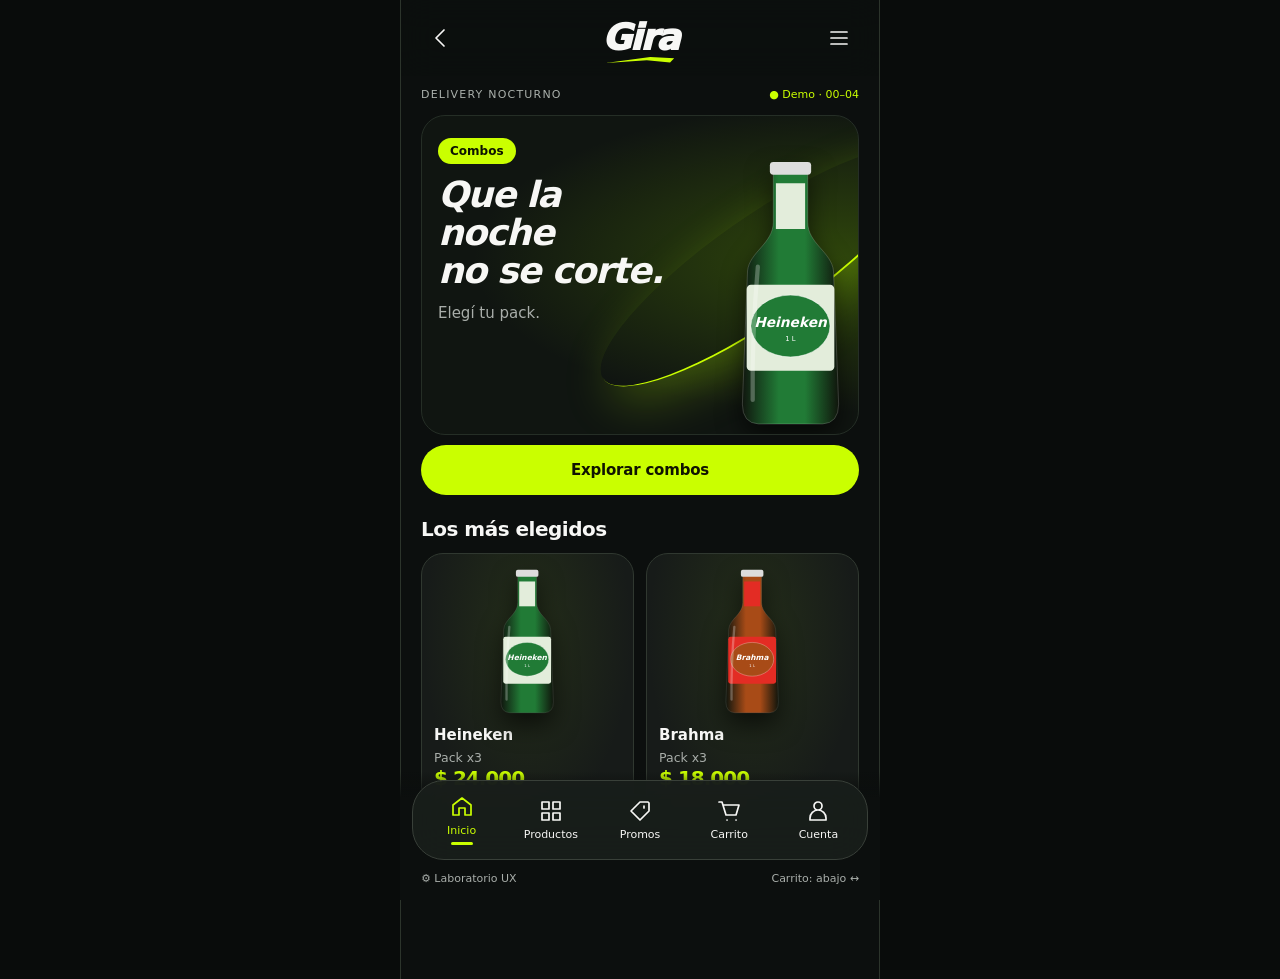
==== commit ab56ed56: "fix: eliminate horizontal viewport overflow on mobile" ====
--- a/index.html
+++ b/index.html
@@ -1,6 +1,10 @@
 <!doctype html><html lang="es"><meta charset="utf-8"><meta name="viewport" content="width=device-width,initial-scale=1,viewport-fit=cover"><title>GIRA · MVP V6 · Laboratorio UX</title><style>
 *{box-sizing:border-box}body{margin:0;background:#080b0b;color:#f7f7f5;font:15px system-ui,sans-serif}button,input,select{font:inherit}button{cursor:pointer}button:focus-visible,input:focus-visible{outline:2px solid #caff00;outline-offset:3px}button{color:inherit}#app{max-width:480px;margin:auto;min-height:100dvh;display:flex;flex-direction:column;background:#0c0f0e}header{position:sticky;top:0;z-index:5;background:#0c0f0eee;backdrop-filter:blur(16px);display:flex;align-items:center;justify-content:space-between;padding:16px 20px;min-height:76px}.logo{font-size:36px;line-height:1;font-weight:950;font-style:italic;letter-spacing:-2px;position:relative}.logo:after{content:'';position:absolute;bottom:-7px;left:5%;width:90%;height:6px;background:#caff00;clip-path:polygon(0 100%,65% 0,100% 20%,94% 90%,60% 55%)}.icon{border:0;background:none;padding:8px;position:relative;display:inline-flex;align-items:center;justify-content:center}.icon svg,nav svg{width:24px;height:24px;stroke:currentColor;fill:none;stroke-width:1.7;stroke-linecap:round;stroke-linejoin:round}.lime{color:#caff00}.muted,p,small{color:#a9aeaa}p{line-height:1.5;margin:8px 0 16px}h1{font-size:32px;letter-spacing:-1.3px;line-height:1.06;margin:12px 0}h2{font-size:20px;letter-spacing:-.5px;margin:22px 0 12px}main{padding:12px 20px 150px;flex:1}.tag{font-size:11px;letter-spacing:1.4px;color:#aab0ab;text-transform:uppercase}.row{display:flex;align-items:center;justify-content:space-between;gap:12px}.panel{background:linear-gradient(130deg,#1a1f1c,#121615);border:1px solid #2d342f;border-radius:20px;padding:16px;margin:12px 0}.cta,.secondary{width:100%;border:0;border-radius:28px;padding:15px 16px;font-weight:750;margin:10px 0 0;min-height:50px}.cta{background:#caff00;color:#101400}.secondary{background:#1a1e1c;border:1px solid #363d37}.cta:disabled{opacity:.4;cursor:not-allowed}.hero{min-height:320px;position:relative;isolation:isolate;overflow:hidden;border-radius:24px;padding:22px 16px;background:radial-gradient(ellipse at 95% 45%,#6da90055,transparent 62%),#101511}.hero:after{content:'';position:absolute;z-index:-1;right:-100px;top:100px;width:390px;height:100px;border-radius:50%;border-bottom:2px solid #caff00;box-shadow:0 18px 48px #b9ff0040;transform:rotate(-35deg)}.hero h1{font-size:36px;font-style:italic;position:relative;z-index:2;max-width:240px}.hero p{max-width:160px;position:relative;z-index:2}.pill{display:inline-block;background:#caff00;color:#0d1400;border-radius:30px;padding:6px 12px;font-size:12px;font-weight:800}.price{font-size:32px;letter-spacing:-1px;font-weight:850;color:#caff00;position:relative;z-index:2}.art{height:150px;display:flex;justify-content:center}.bottle{height:100%;width:auto;filter:drop-shadow(0 12px 12px #0009)}.hero>.bottle{position:absolute;right:0;bottom:4px;height:275px;width:135px;z-index:1}.tiles{display:grid;grid-template-columns:1fr 1fr;gap:12px}.tile{border:1px solid #303830;border-radius:22px;background:radial-gradient(ellipse at 50% 30%,#6c961c28,transparent 70%),#171b19;padding:12px;text-align:left}.tile b{display:block;margin:10px 0 4px}.tile .price{font-size:20px}.choices{display:flex;gap:8px;margin:12px 0}.choices button{flex:1;border:1px solid #343c35;border-radius:15px;background:#181d1a;padding:12px 5px;font-weight:700}.choices button.sel{color:#caff00;border-color:#caff00;background:#caff0010}.choices small{display:block;margin-top:6px;font-size:11px}.dock{position:fixed;bottom:0;left:50%;transform:translateX(-50%);width:min(480px,100%);padding:8px 12px max(10px,env(safe-area-inset-bottom));background:linear-gradient(transparent,#0c0f0e 20%);z-index:6}nav{display:flex;justify-content:space-around;align-items:center;border:1px solid #394039;background:#191e1bee;backdrop-filter:blur(20px);border-radius:32px;padding:7px 4px}nav button{border:0;background:none;display:flex;flex-direction:column;align-items:center;gap:5px;font-size:11px;padding:7px 4px;min-width:50px;position:relative}nav button.active{color:#caff00}nav button.active:after{content:'';height:3px;width:22px;background:#caff00;border-radius:3px}.badge{position:absolute;top:0;right:0;background:#caff00;color:#111;border-radius:20px;padding:2px 5px;font-size:11px;font-weight:800}.lab{display:flex;justify-content:space-between;margin:7px 4px 0;gap:8px}.lab button{background:none;border:0;color:#a9aeaa;font-size:11px;padding:5px}.field{margin:15px 0}label{display:block;color:#cbd0cb;font-size:13px;margin-bottom:7px}input,select{width:100%;background:#171c19;color:#fff;border:1px solid #3c453e;border-radius:13px;padding:13px}input[type=checkbox]{width:auto;accent-color:#caff00}.notice{padding:12px;border-radius:13px;background:#caff000a;border:1px solid #caff0038;color:#caff00;font-size:13px;margin:12px 0}.err{background:#ff675b10;color:#ff9f91;border-color:#ff675b55}.center{text-align:center}.big{font-size:50px;color:#caff00;margin:32px auto 10px}.line{height:1px;background:#303731;margin:13px 0}.step{display:flex;gap:12px;align-items:center;border-bottom:1px solid #29302a;padding:16px 0}.dot{width:32px;height:32px;border-radius:50%;background:#27331a;color:#caff00;display:grid;place-items:center}.overlay{position:fixed;inset:0;background:#000a;z-index:10;display:flex;align-items:flex-end;justify-content:center}.sheet{max-width:480px;width:100%;max-height:90dvh;overflow:auto;background:#171c19;border:1px solid #373e38;border-radius:25px 25px 0 0;padding:22px}.sheet h2{margin-top:0}.tiny{font-size:12px}.link{border:0;background:none;color:#caff00;padding:6px}.toast{position:fixed;top:85px;left:50%;transform:translateX(-50%);z-index:12;background:#caff00;color:#111;padding:12px 20px;border-radius:30px;font-weight:700;box-shadow:0 6px 30px #0008}.summary{font-size:25px;font-weight:800}.status{font-size:11px;color:#caff00}.check{display:flex;gap:10px;align-items:center}.check label{margin:0}.empty{padding:28px 0}.sr{position:absolute;left:-9999px}@media(min-width:700px){body{background:radial-gradient(ellipse at 50% 10%,#26351a,#090b0b 65%)}#app{border-left:1px solid #2c342b;border-right:1px solid #2c342b}}
-body{background:#090c0b} .panel{box-shadow:none} .hero{border:1px solid #252e26} .cta{letter-spacing:-.2px} main{padding-bottom:150px} .tag{letter-spacing:1.2px} </style><div id="app"></div><script>
+body{background:#090c0b} .panel{box-shadow:none} .hero{border:1px solid #252e26} .cta{letter-spacing:-.2px} main{padding-bottom:150px} .tag{letter-spacing:1.2px} 
+/* Prevent document-level horizontal overflow; retain vertical scrolling. */
+html,body{width:100%;max-width:100%;overflow-x:hidden;overscroll-behavior-x:none}body{touch-action:pan-y}#app{width:100%;min-width:0;overflow-x:clip}main,header,.panel,.hero,.tile,.sheet,.row,.choices,nav,.lab{min-width:0;max-width:100%}main,.sheet{overflow-wrap:anywhere}.tiles{grid-template-columns:repeat(2,minmax(0,1fr))}.row>*{min-width:0}.choices button{min-width:0;overflow-wrap:anywhere}input,select,svg,img{max-width:100%}.dock{left:0;right:0;margin-inline:auto;transform:none;width:100%;max-width:480px}nav button{min-width:0;flex:1}.overlay{overflow-x:hidden}.sheet{overscroll-behavior-x:none}.toast{max-width:calc(100% - 24px);white-space:normal;text-align:center}
+@media(max-width:360px){main{padding-inline:12px}header{padding-inline:12px}.panel{padding:12px}.row{gap:8px}.choices{gap:4px}.tile{padding:8px}nav button{font-size:10px}}
+</style><div id="app"></div><script>
 const P=[{n:'Heineken',p:8000,c:'#217b36',l:'#e3eddb'},{n:'Brahma',p:6000,c:'#a84b17',l:'#e32c24'},{n:'Stella Artois',p:8000,c:'#52672c',l:'#eee3c5'},{n:'Corona',p:9000,c:'#b58a25',l:'#f3e7c0'},{n:'Quilmes',p:6000,c:'#96651e',l:'#dddff0'},{n:'Miller',p:7000,c:'#805320',l:'#e4d6b7',out:true}];const paths={home:'M3 10 12 3l9 7v10h-6v-7H9v7H3z',grid:'M3 3h7v7H3z M14 3h7v7h-7z M3 14h7v7H3z M14 14h7v7h-7z',tag:'M20 3h-8L3 12l9 9 9-9V4z M16 7v2',user:'M16 7a4 4 0 1 1-8 0 4 4 0 0 1 8 0 M4 21v-2a8 8 0 0 1 16 0v2z',cart:'M2 3h3l4 13h10l3-10H6 M10 21h.1 M19 21h.1',back:'M15 4l-8 8 8 8',menu:'M4 6h16 M4 12h16 M4 18h16'};const I=n=>`<svg viewBox="0 0 24 24" aria-hidden="true"><path d="${paths[n]||paths.menu}"/></svg>`;const E=s=>String(s??'').replace(/[&<>"']/g,c=>({'&':'&amp;','<':'&lt;','>':'&gt;','"':'&quot;',"'":'&#39;'}[c]));const $=s=>document.querySelector(s);const money=n=>'$ '+n.toLocaleString('es-AR');const initial=()=>({view:'home',trail:[],product:0,qty:3,envases:0,deposit:2000,cashEnabled:true,cashAmount:'',coverageOK:false,cart:[],form:{name:'',phone:'',address:'',zone:'',note:'',adult:false},method:'Transferencia',proof:'',orders:[],orderId:null,layout:'bottom',brand:'Gira',scenario:'normal',filter:'Todos',lab:false,search:'',savedAddresses:[],stock:{},online:true,deliveryState:'normal',returnView:'home'});let S=initial();try{const saved=JSON.parse(localStorage.getItem('gira-demo-v5'));if(saved)S={...S,...saved,lab:false}}catch{};const save=()=>{try{localStorage.setItem('gira-demo-v5',JSON.stringify({...S,lab:false}))}catch{}};const unit=(i,q)=>i===1&&q===6?34000:i===1&&q===12?68000:P[i].p*q;const ret=i=>i!==3;const missing=x=>ret(x.i)?Math.max(0,x.q*x.count-(x.envases||0)):0;const goods=()=>S.cart.reduce((a,x)=>a+unit(x.i,x.q)*x.count,0);const deposits=()=>S.cart.reduce((a,x)=>a+missing(x)*S.deposit,0);const subtotal=()=>goods()+deposits();const summary=()=>row('Productos',money(goods()))+row('Envases faltantes',money(deposits()))+row('Envío',money(fee()))+'<div class="line"></div>'+row('Total',money(subtotal()+fee()));const fee=()=>subtotal()>=36000?0:3500;const qtyCount=()=>S.cart.reduce((a,x)=>a+x.count,0);const order=()=>S.orders.find(o=>o.id===S.orderId);const names={home:'Inicio',catalog:'Productos',offers:'Promos',product:'Detalle',cart:'Carrito',address:'Dirección',coverage:'Cobertura',outside:'Fuera de cobertura',payment:'Pago',proof:'Comprobante',confirmed:'Confirmación',tracking:'Seguimiento',account:'Cuenta',admin:'Administración',search:'Buscar productos',emptycart:'Carrito vacío',soldout:'Producto agotado',closed:'Local cerrado',validating:'Validando cobertura',addresserror:'Dirección incorrecta',minimum:'Pedido mínimo',review:'Revisión del pedido',envases:'Envases retornables',prooferror:'Error al cargar comprobante',support:'Asistencia por WhatsApp',cashapproval:'Confirmación de efectivo',cash:'Pago en efectivo',pending:'Pago pendiente',rejected:'Comprobante rechazado',paid:'Pago confirmado',preparing:'En preparación',onway:'En camino',delivered:'Entregado',cancel:'Cancelar pedido',cancelled:'Pedido cancelado',history:'Historial',detail:'Detalle de pedido',profile:'Datos personales',addresses:'Direcciones guardadas',help:'Ayuda y contacto',adminorders:'Gestión de pedidos',adminorderdetail:'Detalle operativo',adminstock:'Inventario',adminroute:'Rentabilidad y ruta',adminsettings:'Configuración operativa',stockconflict:'Stock insuficiente',deliveryissue:'Problema de entrega',refundpending:'Reembolso pendiente',refunded:'Reembolso realizado',unpaid:'Transferencia sin comprobante',receipt:'Resumen de compra',agecheck:'Confirmación de edad'};let uid=0;
 function bottle(i){let p=P[i],id='g'+(++uid);return `<svg class="bottle" viewBox="0 0 150 320" aria-label="Botella ilustrativa ${p.n}"><defs><linearGradient id="${id}"><stop stop-color="#10160e"/><stop offset=".38" stop-color="${p.c}"/><stop offset=".65" stop-color="${p.c}"/><stop offset="1" stop-color="#10150c"/></linearGradient></defs><path d="M55 14h40v64c0 25 28 35 30 57l6 155q0 22-19 23H38q-19-1-19-23l6-155c2-22 30-32 30-57z" fill="url(#${id})" stroke="#ffffff35"/><rect x="51" y="8" width="48" height="15" rx="4" fill="#ddd"/><path d="M58 33h34v53H58z" fill="${p.l}"/><rect x="24" y="151" width="102" height="100" rx="5" fill="${p.l}"/><ellipse cx="75" cy="199" rx="46" ry="36" fill="${p.c}" stroke="#fff9"/><text x="75" y="200" text-anchor="middle" font-size="${p.n.length>10?12:16}" font-weight="bold" font-style="italic" fill="white">${p.n}</text><text x="75" y="216" text-anchor="middle" fill="white" font-size="8">1 L</text><path d="M37 130q-7 80-6 155" fill="none" stroke="#fff4" stroke-width="5" stroke-linecap="round"/></svg>`}
 const btn=(t,a,secondary=false,disabled=false)=>`<button class="${secondary?'secondary':'cta'}" data-a="${a}" ${disabled?'disabled':''}>${t}</button>`;const title=(tag,t,p='')=>`<div class="tag">${tag}</div><h1>${t}</h1>${p?`<p>${p}</p>`:''}`;const field=(k,l,ph,type='text')=>`<div class="field"><label for="${k}">${l}</label><input id="${k}" data-field="${k}" type="${type}" placeholder="${ph}" value="${E(S.form[k])}"></div>`;const row=(l,r)=>`<div class="row"><span class="muted">${l}</span><strong>${r}</strong></div>`;const tile=i=>`<button class="tile" data-a="product:${i}"><div class="art">${bottle(i)}</div><b>${P[i].n}</b><small>Pack x3</small><div class="price">${money(unit(i,3))}</div><p class="tiny" style="margin:8px 0 0">${!available(i)?'Sin stock':'Ver pack →'}</p></button>`;const notice=(t,err=false)=>`<div class="notice ${err?'err':''}">${t}</div>`;const available=i=>(S.stock[i]??(P[i].out?0:24))>=3;const stockOf=i=>S.stock[i]??(P[i].out?0:24);const stockOK=()=>P.every((p,i)=>S.cart.filter(x=>x.i===i).reduce((n,x)=>n+x.q*x.count,0)<=stockOf(i));const validAddress=()=>S.form.name.trim()&&S.form.address.trim()&&S.form.phone.replace(/\D/g,'').length>=8&&S.form.zone&&S.form.adult;const invalidate=()=>{S.coverageOK=false;S.proof='';};const release=o=>{if(o?.reserved){for(const x of o.items)S.stock[x.i]=stockOf(x.i)+x.q*x.count;o.reserved=false;}};
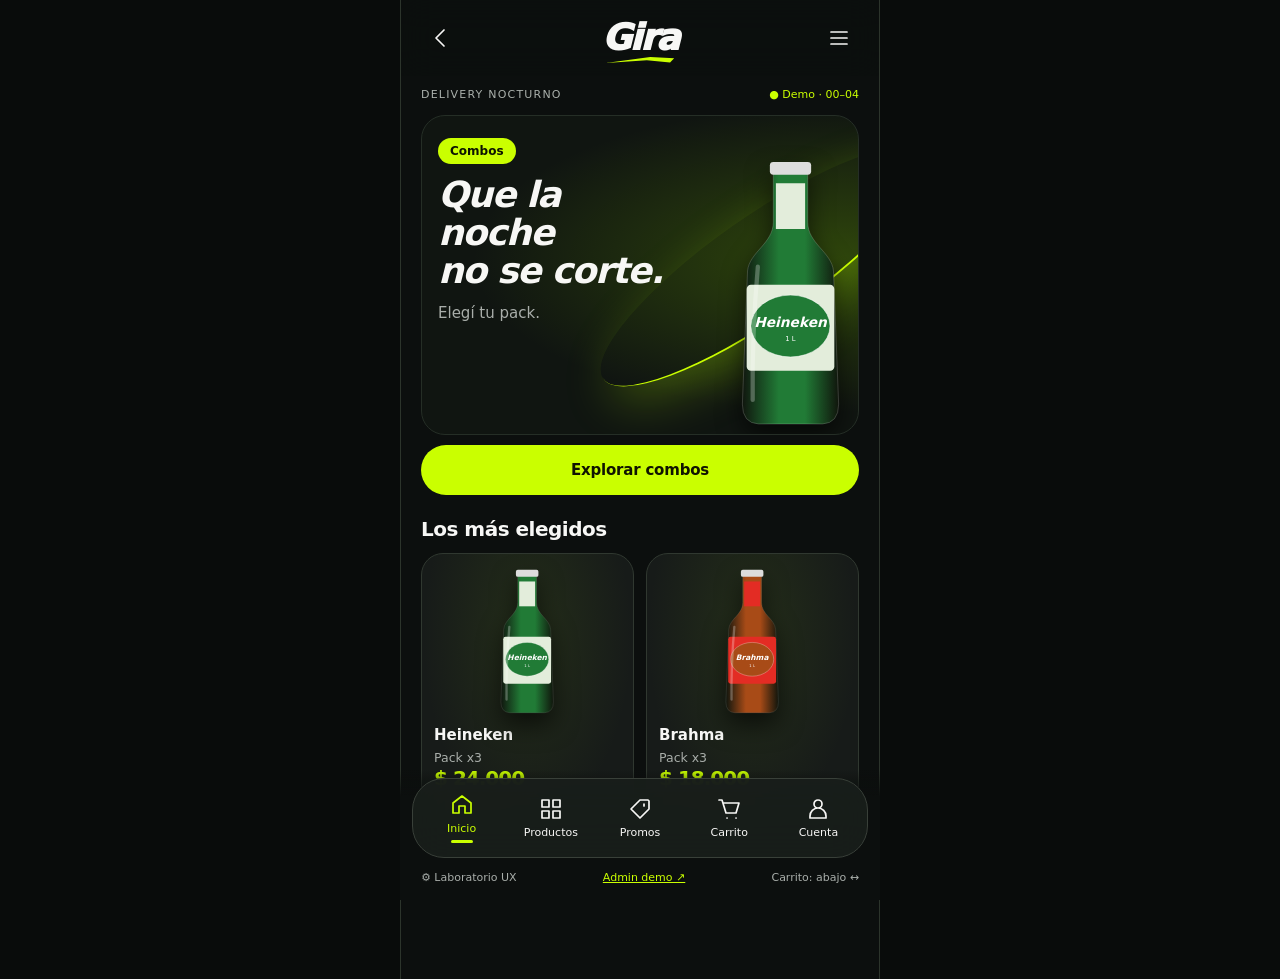
==== commit a556a575: "feat: separate customer app from administration" ====
--- a/index.html
+++ b/index.html
@@ -1,64 +1,2 @@
-<!doctype html><html lang="es"><meta charset="utf-8"><meta name="viewport" content="width=device-width,initial-scale=1,viewport-fit=cover"><title>GIRA · MVP V6 · Laboratorio UX</title><style>
-*{box-sizing:border-box}body{margin:0;background:#080b0b;color:#f7f7f5;font:15px system-ui,sans-serif}button,input,select{font:inherit}button{cursor:pointer}button:focus-visible,input:focus-visible{outline:2px solid #caff00;outline-offset:3px}button{color:inherit}#app{max-width:480px;margin:auto;min-height:100dvh;display:flex;flex-direction:column;background:#0c0f0e}header{position:sticky;top:0;z-index:5;background:#0c0f0eee;backdrop-filter:blur(16px);display:flex;align-items:center;justify-content:space-between;padding:16px 20px;min-height:76px}.logo{font-size:36px;line-height:1;font-weight:950;font-style:italic;letter-spacing:-2px;position:relative}.logo:after{content:'';position:absolute;bottom:-7px;left:5%;width:90%;height:6px;background:#caff00;clip-path:polygon(0 100%,65% 0,100% 20%,94% 90%,60% 55%)}.icon{border:0;background:none;padding:8px;position:relative;display:inline-flex;align-items:center;justify-content:center}.icon svg,nav svg{width:24px;height:24px;stroke:currentColor;fill:none;stroke-width:1.7;stroke-linecap:round;stroke-linejoin:round}.lime{color:#caff00}.muted,p,small{color:#a9aeaa}p{line-height:1.5;margin:8px 0 16px}h1{font-size:32px;letter-spacing:-1.3px;line-height:1.06;margin:12px 0}h2{font-size:20px;letter-spacing:-.5px;margin:22px 0 12px}main{padding:12px 20px 150px;flex:1}.tag{font-size:11px;letter-spacing:1.4px;color:#aab0ab;text-transform:uppercase}.row{display:flex;align-items:center;justify-content:space-between;gap:12px}.panel{background:linear-gradient(130deg,#1a1f1c,#121615);border:1px solid #2d342f;border-radius:20px;padding:16px;margin:12px 0}.cta,.secondary{width:100%;border:0;border-radius:28px;padding:15px 16px;font-weight:750;margin:10px 0 0;min-height:50px}.cta{background:#caff00;color:#101400}.secondary{background:#1a1e1c;border:1px solid #363d37}.cta:disabled{opacity:.4;cursor:not-allowed}.hero{min-height:320px;position:relative;isolation:isolate;overflow:hidden;border-radius:24px;padding:22px 16px;background:radial-gradient(ellipse at 95% 45%,#6da90055,transparent 62%),#101511}.hero:after{content:'';position:absolute;z-index:-1;right:-100px;top:100px;width:390px;height:100px;border-radius:50%;border-bottom:2px solid #caff00;box-shadow:0 18px 48px #b9ff0040;transform:rotate(-35deg)}.hero h1{font-size:36px;font-style:italic;position:relative;z-index:2;max-width:240px}.hero p{max-width:160px;position:relative;z-index:2}.pill{display:inline-block;background:#caff00;color:#0d1400;border-radius:30px;padding:6px 12px;font-size:12px;font-weight:800}.price{font-size:32px;letter-spacing:-1px;font-weight:850;color:#caff00;position:relative;z-index:2}.art{height:150px;display:flex;justify-content:center}.bottle{height:100%;width:auto;filter:drop-shadow(0 12px 12px #0009)}.hero>.bottle{position:absolute;right:0;bottom:4px;height:275px;width:135px;z-index:1}.tiles{display:grid;grid-template-columns:1fr 1fr;gap:12px}.tile{border:1px solid #303830;border-radius:22px;background:radial-gradient(ellipse at 50% 30%,#6c961c28,transparent 70%),#171b19;padding:12px;text-align:left}.tile b{display:block;margin:10px 0 4px}.tile .price{font-size:20px}.choices{display:flex;gap:8px;margin:12px 0}.choices button{flex:1;border:1px solid #343c35;border-radius:15px;background:#181d1a;padding:12px 5px;font-weight:700}.choices button.sel{color:#caff00;border-color:#caff00;background:#caff0010}.choices small{display:block;margin-top:6px;font-size:11px}.dock{position:fixed;bottom:0;left:50%;transform:translateX(-50%);width:min(480px,100%);padding:8px 12px max(10px,env(safe-area-inset-bottom));background:linear-gradient(transparent,#0c0f0e 20%);z-index:6}nav{display:flex;justify-content:space-around;align-items:center;border:1px solid #394039;background:#191e1bee;backdrop-filter:blur(20px);border-radius:32px;padding:7px 4px}nav button{border:0;background:none;display:flex;flex-direction:column;align-items:center;gap:5px;font-size:11px;padding:7px 4px;min-width:50px;position:relative}nav button.active{color:#caff00}nav button.active:after{content:'';height:3px;width:22px;background:#caff00;border-radius:3px}.badge{position:absolute;top:0;right:0;background:#caff00;color:#111;border-radius:20px;padding:2px 5px;font-size:11px;font-weight:800}.lab{display:flex;justify-content:space-between;margin:7px 4px 0;gap:8px}.lab button{background:none;border:0;color:#a9aeaa;font-size:11px;padding:5px}.field{margin:15px 0}label{display:block;color:#cbd0cb;font-size:13px;margin-bottom:7px}input,select{width:100%;background:#171c19;color:#fff;border:1px solid #3c453e;border-radius:13px;padding:13px}input[type=checkbox]{width:auto;accent-color:#caff00}.notice{padding:12px;border-radius:13px;background:#caff000a;border:1px solid #caff0038;color:#caff00;font-size:13px;margin:12px 0}.err{background:#ff675b10;color:#ff9f91;border-color:#ff675b55}.center{text-align:center}.big{font-size:50px;color:#caff00;margin:32px auto 10px}.line{height:1px;background:#303731;margin:13px 0}.step{display:flex;gap:12px;align-items:center;border-bottom:1px solid #29302a;padding:16px 0}.dot{width:32px;height:32px;border-radius:50%;background:#27331a;color:#caff00;display:grid;place-items:center}.overlay{position:fixed;inset:0;background:#000a;z-index:10;display:flex;align-items:flex-end;justify-content:center}.sheet{max-width:480px;width:100%;max-height:90dvh;overflow:auto;background:#171c19;border:1px solid #373e38;border-radius:25px 25px 0 0;padding:22px}.sheet h2{margin-top:0}.tiny{font-size:12px}.link{border:0;background:none;color:#caff00;padding:6px}.toast{position:fixed;top:85px;left:50%;transform:translateX(-50%);z-index:12;background:#caff00;color:#111;padding:12px 20px;border-radius:30px;font-weight:700;box-shadow:0 6px 30px #0008}.summary{font-size:25px;font-weight:800}.status{font-size:11px;color:#caff00}.check{display:flex;gap:10px;align-items:center}.check label{margin:0}.empty{padding:28px 0}.sr{position:absolute;left:-9999px}@media(min-width:700px){body{background:radial-gradient(ellipse at 50% 10%,#26351a,#090b0b 65%)}#app{border-left:1px solid #2c342b;border-right:1px solid #2c342b}}
-body{background:#090c0b} .panel{box-shadow:none} .hero{border:1px solid #252e26} .cta{letter-spacing:-.2px} main{padding-bottom:150px} .tag{letter-spacing:1.2px} 
-/* Prevent document-level horizontal overflow; retain vertical scrolling. */
-html,body{width:100%;max-width:100%;overflow-x:hidden;overscroll-behavior-x:none}body{touch-action:pan-y}#app{width:100%;min-width:0;overflow-x:clip}main,header,.panel,.hero,.tile,.sheet,.row,.choices,nav,.lab{min-width:0;max-width:100%}main,.sheet{overflow-wrap:anywhere}.tiles{grid-template-columns:repeat(2,minmax(0,1fr))}.row>*{min-width:0}.choices button{min-width:0;overflow-wrap:anywhere}input,select,svg,img{max-width:100%}.dock{left:0;right:0;margin-inline:auto;transform:none;width:100%;max-width:480px}nav button{min-width:0;flex:1}.overlay{overflow-x:hidden}.sheet{overscroll-behavior-x:none}.toast{max-width:calc(100% - 24px);white-space:normal;text-align:center}
-@media(max-width:360px){main{padding-inline:12px}header{padding-inline:12px}.panel{padding:12px}.row{gap:8px}.choices{gap:4px}.tile{padding:8px}nav button{font-size:10px}}
-</style><div id="app"></div><script>
-const P=[{n:'Heineken',p:8000,c:'#217b36',l:'#e3eddb'},{n:'Brahma',p:6000,c:'#a84b17',l:'#e32c24'},{n:'Stella Artois',p:8000,c:'#52672c',l:'#eee3c5'},{n:'Corona',p:9000,c:'#b58a25',l:'#f3e7c0'},{n:'Quilmes',p:6000,c:'#96651e',l:'#dddff0'},{n:'Miller',p:7000,c:'#805320',l:'#e4d6b7',out:true}];const paths={home:'M3 10 12 3l9 7v10h-6v-7H9v7H3z',grid:'M3 3h7v7H3z M14 3h7v7h-7z M3 14h7v7H3z M14 14h7v7h-7z',tag:'M20 3h-8L3 12l9 9 9-9V4z M16 7v2',user:'M16 7a4 4 0 1 1-8 0 4 4 0 0 1 8 0 M4 21v-2a8 8 0 0 1 16 0v2z',cart:'M2 3h3l4 13h10l3-10H6 M10 21h.1 M19 21h.1',back:'M15 4l-8 8 8 8',menu:'M4 6h16 M4 12h16 M4 18h16'};const I=n=>`<svg viewBox="0 0 24 24" aria-hidden="true"><path d="${paths[n]||paths.menu}"/></svg>`;const E=s=>String(s??'').replace(/[&<>"']/g,c=>({'&':'&amp;','<':'&lt;','>':'&gt;','"':'&quot;',"'":'&#39;'}[c]));const $=s=>document.querySelector(s);const money=n=>'$ '+n.toLocaleString('es-AR');const initial=()=>({view:'home',trail:[],product:0,qty:3,envases:0,deposit:2000,cashEnabled:true,cashAmount:'',coverageOK:false,cart:[],form:{name:'',phone:'',address:'',zone:'',note:'',adult:false},method:'Transferencia',proof:'',orders:[],orderId:null,layout:'bottom',brand:'Gira',scenario:'normal',filter:'Todos',lab:false,search:'',savedAddresses:[],stock:{},online:true,deliveryState:'normal',returnView:'home'});let S=initial();try{const saved=JSON.parse(localStorage.getItem('gira-demo-v5'));if(saved)S={...S,...saved,lab:false}}catch{};const save=()=>{try{localStorage.setItem('gira-demo-v5',JSON.stringify({...S,lab:false}))}catch{}};const unit=(i,q)=>i===1&&q===6?34000:i===1&&q===12?68000:P[i].p*q;const ret=i=>i!==3;const missing=x=>ret(x.i)?Math.max(0,x.q*x.count-(x.envases||0)):0;const goods=()=>S.cart.reduce((a,x)=>a+unit(x.i,x.q)*x.count,0);const deposits=()=>S.cart.reduce((a,x)=>a+missing(x)*S.deposit,0);const subtotal=()=>goods()+deposits();const summary=()=>row('Productos',money(goods()))+row('Envases faltantes',money(deposits()))+row('Envío',money(fee()))+'<div class="line"></div>'+row('Total',money(subtotal()+fee()));const fee=()=>subtotal()>=36000?0:3500;const qtyCount=()=>S.cart.reduce((a,x)=>a+x.count,0);const order=()=>S.orders.find(o=>o.id===S.orderId);const names={home:'Inicio',catalog:'Productos',offers:'Promos',product:'Detalle',cart:'Carrito',address:'Dirección',coverage:'Cobertura',outside:'Fuera de cobertura',payment:'Pago',proof:'Comprobante',confirmed:'Confirmación',tracking:'Seguimiento',account:'Cuenta',admin:'Administración',search:'Buscar productos',emptycart:'Carrito vacío',soldout:'Producto agotado',closed:'Local cerrado',validating:'Validando cobertura',addresserror:'Dirección incorrecta',minimum:'Pedido mínimo',review:'Revisión del pedido',envases:'Envases retornables',prooferror:'Error al cargar comprobante',support:'Asistencia por WhatsApp',cashapproval:'Confirmación de efectivo',cash:'Pago en efectivo',pending:'Pago pendiente',rejected:'Comprobante rechazado',paid:'Pago confirmado',preparing:'En preparación',onway:'En camino',delivered:'Entregado',cancel:'Cancelar pedido',cancelled:'Pedido cancelado',history:'Historial',detail:'Detalle de pedido',profile:'Datos personales',addresses:'Direcciones guardadas',help:'Ayuda y contacto',adminorders:'Gestión de pedidos',adminorderdetail:'Detalle operativo',adminstock:'Inventario',adminroute:'Rentabilidad y ruta',adminsettings:'Configuración operativa',stockconflict:'Stock insuficiente',deliveryissue:'Problema de entrega',refundpending:'Reembolso pendiente',refunded:'Reembolso realizado',unpaid:'Transferencia sin comprobante',receipt:'Resumen de compra',agecheck:'Confirmación de edad'};let uid=0;
-function bottle(i){let p=P[i],id='g'+(++uid);return `<svg class="bottle" viewBox="0 0 150 320" aria-label="Botella ilustrativa ${p.n}"><defs><linearGradient id="${id}"><stop stop-color="#10160e"/><stop offset=".38" stop-color="${p.c}"/><stop offset=".65" stop-color="${p.c}"/><stop offset="1" stop-color="#10150c"/></linearGradient></defs><path d="M55 14h40v64c0 25 28 35 30 57l6 155q0 22-19 23H38q-19-1-19-23l6-155c2-22 30-32 30-57z" fill="url(#${id})" stroke="#ffffff35"/><rect x="51" y="8" width="48" height="15" rx="4" fill="#ddd"/><path d="M58 33h34v53H58z" fill="${p.l}"/><rect x="24" y="151" width="102" height="100" rx="5" fill="${p.l}"/><ellipse cx="75" cy="199" rx="46" ry="36" fill="${p.c}" stroke="#fff9"/><text x="75" y="200" text-anchor="middle" font-size="${p.n.length>10?12:16}" font-weight="bold" font-style="italic" fill="white">${p.n}</text><text x="75" y="216" text-anchor="middle" fill="white" font-size="8">1 L</text><path d="M37 130q-7 80-6 155" fill="none" stroke="#fff4" stroke-width="5" stroke-linecap="round"/></svg>`}
-const btn=(t,a,secondary=false,disabled=false)=>`<button class="${secondary?'secondary':'cta'}" data-a="${a}" ${disabled?'disabled':''}>${t}</button>`;const title=(tag,t,p='')=>`<div class="tag">${tag}</div><h1>${t}</h1>${p?`<p>${p}</p>`:''}`;const field=(k,l,ph,type='text')=>`<div class="field"><label for="${k}">${l}</label><input id="${k}" data-field="${k}" type="${type}" placeholder="${ph}" value="${E(S.form[k])}"></div>`;const row=(l,r)=>`<div class="row"><span class="muted">${l}</span><strong>${r}</strong></div>`;const tile=i=>`<button class="tile" data-a="product:${i}"><div class="art">${bottle(i)}</div><b>${P[i].n}</b><small>Pack x3</small><div class="price">${money(unit(i,3))}</div><p class="tiny" style="margin:8px 0 0">${!available(i)?'Sin stock':'Ver pack →'}</p></button>`;const notice=(t,err=false)=>`<div class="notice ${err?'err':''}">${t}</div>`;const available=i=>(S.stock[i]??(P[i].out?0:24))>=3;const stockOf=i=>S.stock[i]??(P[i].out?0:24);const stockOK=()=>P.every((p,i)=>S.cart.filter(x=>x.i===i).reduce((n,x)=>n+x.q*x.count,0)<=stockOf(i));const validAddress=()=>S.form.name.trim()&&S.form.address.trim()&&S.form.phone.replace(/\D/g,'').length>=8&&S.form.zone&&S.form.adult;const invalidate=()=>{S.coverageOK=false;S.proof='';};const release=o=>{if(o?.reserved){for(const x of o.items)S.stock[x.i]=stockOf(x.i)+x.q*x.count;o.reserved=false;}};
-const statuses=['Pedido recibido','Pago verificado / confirmado','Preparando','En camino','Entregado'];let error='';let proofFile=null,retryFile=null;const validFile=f=>f&&f.size<=5*1024*1024&&(/^(image\/(jpeg|png|webp)|application\/pdf)$/.test(f.type));const stateLabel=o=>!o?'Sin pedido':o.refund==='done'?'Reembolso realizado':o.refund==='pending'?'Reembolso pendiente':o.deliveryIssue?'Incidencia de entrega':o.cancelled?'Cancelado':o.rejected?'Comprobante rechazado':o.stage===0?(o.method==='Efectivo'?'Confirmación pendiente':'Pago pendiente'):o.stage===1&&o.method==='Efectivo'?'Confirmado · cobro al entregar':statuses[o.stage];
-function go(v,replace=false){if(v!==S.view){if(!replace)S.trail.push(S.view);S.view=v;error='';save();render();window.scrollTo(0,0)}}function back(){S.view=S.trail.pop()||'home';error='';save();render();window.scrollTo(0,0)}function toast(t){const el=document.createElement('div');el.className='toast';el.textContent=t;document.body.append(el);setTimeout(()=>el.remove(),1800)}
-function render(){uid=0;let h='',p=P[S.product],o=order();switch(S.view){case'agecheck':h=title('Acceso','¿Tenés 18 años o más?','La venta de bebidas alcohólicas es exclusivamente para mayores de edad.')+btn('Sí, tengo 18 años o más','ageyes')+btn('No, soy menor de edad','ageno',true);break;case'home':h=`<div class="row"><span class="tag">Delivery nocturno</span><span class="status">● Demo · 00–04</span></div><div class="hero" style="margin-top:14px"><span class="pill">Combos</span><h1>Que la noche<br>no se corte.</h1><p>Elegí tu pack.</p>${bottle(0)}</div>${btn('Explorar combos','catalog')}<h2>Los más elegidos</h2><div class="tiles">${[0,1].map(tile).join('')}</div>`;break;
-case'catalog':case'offers':{let offers=S.view==='offers';h=title('Elegí tu pack',offers?'Promociones':'Nuestros combos','Packs de 3, 6 o 12 de la misma marca.')+btn('Buscar productos','search',true)+`<div class="choices">${['Todos','Combos','Ofertas'].map(f=>`<button class="${S.filter===f?'sel':''}" data-a="filter:${f}">${f}</button>`).join('')}</div><div class="tiles">${(S.filter==='Ofertas'?[1,4]:[0,1,2,3,4,5]).map(tile).join('')}</div>`;break}
-case'product':{let out=!available(S.product)||S.scenario==='stock';h=`<div class="hero"><span class="pill">Pack</span><h1>${p.n}<br><span class="muted">Pack</span> <span class="lime">x${S.qty}</span></h1><p>${S.qty} botellas · misma marca</p><div class="price">${money(unit(S.product,S.qty))}</div>${bottle(S.product)}</div><h2>Elegí tu pack</h2><div class="choices">${[3,6,12].map(q=>`<button data-a="qty:${q}" class="${S.qty===q?'sel':''}">x${q}<small>${money(unit(S.product,q))}</small></button>`).join('')}</div>${ret(S.product)?`<div class="panel"><b>Envases retornables</b><p>Se requieren ${S.qty} envases compatibles. Si te faltan, se cobran aparte.</p>${row('Valor por envase (demo)',money(S.deposit))}</div>`:''}${out?notice('Sin stock por el momento.',true)+btn('Ver otros productos','catalog',true):btn(ret(S.product)?'Continuar con envases':'Agregar al carrito',ret(S.product)?'envases':'add')}${btn('Volver al catálogo','catalog',true)}<div class="panel"><b>Delivery nocturno</b><p style="margin:5px 0">De 00:00 a 04:00 · cobertura a validar</p></div>`;break}
-case 'envases':h=title('Envases retornables','¿Cuántos envases tenés?',p.n+' · Pack x'+S.qty)+`<div class="panel"><p>Entregá los envases compatibles al recibir tu pedido.</p><div class="choices"><button data-a="env:-1">−</button><button disabled>${S.envases} / ${S.qty}</button><button data-a="env:1">+</button></div>${row('Envases faltantes',String(S.qty-S.envases))}${row('Cervezas',money(unit(S.product,S.qty)))}${row('Cargo por envases',money((S.qty-S.envases)*S.deposit))}<div class="line"></div>${row('Subtotal',money(unit(S.product,S.qty)+(S.qty-S.envases)*S.deposit))}</div>`+btn('Tengo todos los envases','envall',true)+btn('No tengo envases','envnone',true)+btn('Agregar al carrito','add')+btn('Volver al producto','product:'+S.product,true);break;case'cart':h=title('Pedido · 1 de 3','Mi carrito')+(S.cart.length?S.cart.map((x,j)=>`<div class="panel"><div class="row"><div style="height:85px">${bottle(x.i)}</div><div style="flex:1"><b>${P[x.i].n}</b><p>Pack x${x.q}</p><strong class="lime">${money(unit(x.i,x.q)*x.count+missing(x)*S.deposit)}</strong>${ret(x.i)?`<p>Envases: ${x.envases||0}/${x.q*x.count} · Cargo ${money(missing(x)*S.deposit)}</p><div class="choices"><button data-a="cartenv:${j}:-1">− envase</button><button data-a="cartenv:${j}:1">+ envase</button></div>`:''}</div><button class="link" data-a="remove:${j}">Quitar</button></div><div class="choices"><button data-a="count:${j}:-1">−</button><button disabled>${x.count} pack(s)</button><button data-a="count:${j}:1">+</button></div></div>`).join('')+`<div class="panel">${row('Productos',money(goods()))}${row('Envases faltantes',money(deposits()))}${row('Subtotal',money(subtotal()))}<div class="line"></div>${row('Envío','A validar')}</div>`+btn('Continuar con el pedido','address')+btn('Seguir comprando','catalog',true):`<div class="center empty"><div class="big">${I('cart')}</div><h2>Tu carrito está vacío</h2><p>Elegí un pack para comenzar.</p></div>`+btn('Explorar combos','catalog'));break;
-case'address':h=title('Pedido · 2 de 3','¿Dónde te lo llevamos?','Ingresá tus datos para simular la cobertura.')+field('name','Nombre','Tu nombre')+field('phone','WhatsApp','11 2345 6789','tel')+field('address','Calle y altura','Ej. Av. Maipú 1500')+`<div class="field"><label for="zone">Localidad</label><select id="zone" data-field="zone"><option value="">Seleccioná tu zona</option>${['José León Suárez','Villa Ballester','Villa Adelina','Boulogne','Olivos','Vicente López','San Isidro','Otra localidad'].map(z=>`<option ${S.form.zone===z?'selected':''}>${z}</option>`).join('')}</select></div>`+field('note','Referencia (opcional)','Piso, timbre, etc.')+`<div class="check"><input type="checkbox" id="adult" data-field="adult" ${S.form.adult?'checked':''}><label for="adult">Confirmo que tengo 18 años o más.</label></div>`+(error?notice(error,true):'')+btn('Validar dirección','validate')+btn('Volver al carrito','cart',true);break;
-case'coverage':h=`<div class="center"><div class="big">✓</div>${title('Cobertura de prueba','¡Llegamos a tu zona!',E(S.form.address)+' · '+E(S.form.zone))}</div><div class="panel">${row('Tiempo estimado','30–45 min')}<div class="line"></div>${row('Envío',fee()?money(fee()):'Sin cargo')}</div>${notice('Estimación simulada. No utiliza mapas reales.')}${btn('Revisar pedido','review')}${btn('Cambiar dirección','address',true)}`;break;
-case'outside':h=`<div class="center"><div class="big">!</div>${title('Cobertura','Por ahora no llegamos','La dirección quedó fuera de la zona simulada.')}</div>${btn('Cambiar dirección','address')}${btn('Volver al carrito','cart',true)}`;break;
-case'payment':h=title('Pedido · 3 de 3','Elegí cómo pagar')+`<div class="panel">${row('Productos',money(goods()))}${row('Envases faltantes',money(deposits()))}<div class="line"></div>${row('Envío',money(fee()))}<div class="line"></div><div class="row"><b>Total</b><strong class="price">${money(subtotal()+fee())}</strong></div></div>${(S.cashEnabled?['Transferencia','Efectivo']:['Transferencia']).map(m=>`<button class="panel row" style="width:100%;text-align:left;border-color:${S.method===m?'#caff00':'#303830'}" data-a="method:${m}"><b>${m}</b><span class="lime">${S.method===m?'●':'○'}</span></button>`).join('')}${btn('Continuar','pay')}${btn('Cambiar dirección','address',true)}`;break;
-case'proof':h=title('Pago de demostración','Transferencia','No transfieras dinero. No hay una cuenta real.')+`<div class="panel"><span class="tag">Total</span><div class="price">${money(subtotal()+fee())}</div><div class="line"></div><b>gira.demo (ficticio)</b>${btn('Copiar alias de prueba','copyalias',true)}</div><div class="panel"><label for="proof">Comprobante · JPG, PNG, WebP o PDF (hasta 5 MB)</label><input id="proof" type="file" accept="image/*,.pdf"><p>${E(S.proof)}</p></div>`+(error?notice(error,true):'')+btn('Enviar comprobante','finish')+btn('Usar comprobante ficticio','sampleproof',true)+btn('Necesito ayuda','support',true)+btn('Cambiar método de pago','payment',true);break;
-case'confirmed':h=`<div class="center"><div class="big">✓</div>${title('Pedido recibido','¡La noche sigue!','Tu pedido de prueba se registró correctamente.')}</div><div class="panel">${row('Pedido',o?.id||'—')}<div class="line"></div>${row('Estado',o?.method==='Efectivo'?'Confirmación pendiente':'Pago pendiente')}</div>${btn('Seguir mi pedido',o?.method==='Efectivo'?'cashapproval':'pending')}${btn('Volver al inicio','home',true)}`;break;
-case'tracking':if(o?.cancelled){h=title(o.id,stateLabel(o))+btn('Ver estado de devolución',o.refund==='done'?'refunded':o.refund==='pending'?'refundpending':'cancelled')+btn('Historial','history',true);break}if(o?.deliveryIssue){h=title(o.id,'Incidencia de entrega')+btn('Coordinar entrega','deliveryissue')+btn('Ver detalle','detail',true);break}if(o?.rejected){h=title(o.id,'Pago rechazado')+btn('Reenviar comprobante','rejected');break}h=title(o?.id||'Seguimiento','Tu pedido')+(o?`<div class="panel"><div class="tag">Estado actual</div><h2 class="lime">${stateLabel(o)}</h2><p>${E(o.address)} · ${E(o.zone)}</p></div>${statuses.map((l,i)=>`<div class="step"><span class="dot" style="${i>o.stage?'background:#202521;color:#777':''}">${i<=o.stage?'✓':i+1}</span><span style="${i>o.stage?'color:#858b86':''}">${l}</span></div>`).join('')}${o.stage===0?btn(o.method==='Efectivo'?'Ver confirmación':'Ver comprobante pendiente',o.method==='Efectivo'?'cashapproval':'pending',true):o.stage<4?btn('Actualizar seguimiento','refreshtracking',true):notice('Entrega completada.')}${btn('Necesito ayuda','support',true)}${o.stage<2?btn('Cancelar pedido','cancel',true):''}${btn('Ver detalle','detail',true)}${btn('Volver al inicio','home',true)}`:notice('Todavía no hay un pedido para seguir.')+btn('Ir al catálogo','catalog'));break;
-case'account':h=title('Mi cuenta',S.form.name?'Hola, '+E(S.form.name):'Mi cuenta')+'<h2>Mis pedidos</h2>'+(S.orders.length?S.orders.map(o=>`<button class="panel row" style="width:100%;text-align:left" data-a="order:${o.id}"><div><b>${o.id}</b><p>${money(o.total)}</p><span class="status">${stateLabel(o)}</span></div><span>›</span></button>`).join(''):notice('Todavía no tenés pedidos.'))+btn('Historial de pedidos','history',true)+btn('Datos personales','profile',true)+btn('Direcciones guardadas','addresses',true)+btn('Ayuda y contacto','help',true)+btn('Administración de prueba','admin',true);break;
-case'admin':h=title('Operaciones · demo','Control de pedidos')+`<div class="panel">${row('Pedidos registrados',S.orders.length)}<div class="line"></div>${row('Ruta de ejemplo','12 km ida y vuelta')}${row('Tiempo estimado','35 min')}${row('Costo operativo','$ 3.200')}</div>${notice('Valores ilustrativos; no representan cálculos reales.')}`+S.orders.map(o=>`<div class="panel"><b>${o.id}</b><p>${stateLabel(o)} · ${money(o.total)}</p>${btn('Seleccionar pedido','adminorder:'+o.id,true)}</div>`).join('')+(o?btn('Avanzar estado de '+o.id,'advance',true):'')+btn('Gestión de pedidos','adminorders',true)+btn('Inventario','adminstock',true)+btn('Rentabilidad y ruta','adminroute',true)+btn('Configuración operativa','adminsettings',true)+btn('Volver a mi cuenta','account',true);break;
-case 'search':h=title('Catálogo','Buscar productos')+`<div class="field"><label for="search">Marca</label><input id="search" value="${E(S.search)}" placeholder="Ej. Brahma"></div>`+btn('Buscar','dosearch')+`<div class="tiles">${P.map((p,i)=>[p,i]).filter(([p])=>p.n.toLowerCase().includes(S.search.toLowerCase())).map(([p,i])=>tile(i)).join('')}</div>`+(!P.some(p=>p.n.toLowerCase().includes(S.search.toLowerCase()))?notice('No encontramos resultados. Probá otra marca.'): '')+btn('Ver catálogo','catalog',true);break;
-case 'emptycart':h=title('Carrito','Tu carrito está vacío','Elegí un pack para continuar.')+btn('Explorar productos','catalog');break;
-case 'soldout':h=title('Disponibilidad','Producto agotado',`${p.n} no está disponible en este momento.`)+btn('Elegir otra cerveza','catalog')+btn('Volver al inicio','home',true);break;
-case 'closed':h=title('Horario','Por ahora estamos cerrados','Horario de demostración: 00:00 a 04:00.')+btn('Explorar catálogo','catalog')+btn('Volver al inicio','home',true);break;
-case 'validating':h=title('Cobertura','Validando tu dirección','Simulación de distancia, tiempo y disponibilidad.')+`<div class="panel">${row('Dirección',E(S.form.address))}${row('Localidad',E(S.form.zone))}</div>`+btn('Ver resultado de validación','resolvecoverage')+btn('Corregir dirección','address',true);break;
-case 'addresserror':h=title('Cobertura','No encontramos la dirección','Revisá la calle, altura y localidad.')+btn('Corregir dirección','address')+btn('Volver al carrito','cart',true);break;
-case 'minimum':h=title('Condiciones de entrega','Ajustá tu pedido','En este escenario de prueba el pedido no alcanza el mínimo requerido para la ruta.')+btn('Sumar productos','catalog')+btn('Editar carrito','cart',true);break;
-case 'review':h=title('Última revisión','Revisá tu pedido')+S.cart.map(x=>`<div class="panel">${row(P[x.i].n+' · x'+x.q+' × '+x.count,money(unit(x.i,x.q)*x.count))}</div>`).join('')+`<div class="panel">${row('Entrega',E(S.form.address))}${row('Localidad',E(S.form.zone))}${row('Envío',money(fee()))}<div class="line"></div>${row('Envases faltantes',money(deposits()))}${row('Total',money(subtotal()+fee()))}</div>`+btn('Elegir medio de pago','payment')+btn('Editar carrito','cart',true)+btn('Editar dirección','address',true);break;
-case 'prooferror':h=title('Comprobante','No pudimos cargar el archivo','Seleccioná una imagen JPG, PNG, WebP o PDF de hasta 5 MB.')+btn('Volver a intentar',order()?.rejected?'rejected':'proof')+btn('Pedir ayuda','support',true);break;
-case 'stockconflict':h=title('Disponibilidad','Cambió el stock','Revisá las cantidades antes de pagar. No se generó ningún pedido.')+btn('Editar carrito','cart')+btn('Ver otros productos','catalog',true);break;
-case 'unpaid':h=title('Transferencia','Todavía falta tu comprobante','Podés regresar a la transferencia sin perder el carrito.')+btn('Cargar comprobante','proof')+btn('Cambiar método','payment',true);break;
-case 'deliveryissue':h=title('Entrega','Necesitamos coordinar tu entrega','El pedido sigue registrado. Contactanos para resolver la incidencia.')+btn('Contactar por WhatsApp','support')+btn('Ver seguimiento','tracking',true);break;
-case 'refundpending':h=title('Cancelación','Reembolso pendiente','El pedido fue cancelado. La devolución debe verificarse manualmente.')+btn('Ver detalle del pedido','detail')+btn('Contactar soporte','support',true);break;
-case 'refunded':h=title('Cancelación','Reembolso realizado','La devolución fue confirmada en la simulación.')+btn('Ver historial','history');break;
-case 'receipt':h=title(o?.id||'Pedido','Resumen de compra')+(o?'<div class="panel">'+row('Productos',money(o.goodsTotal??(o.total-(o.depositTotal||0)-(o.shipping||0))))+row('Envases',money(o.depositTotal||0))+row('Envío',money(o.shipping||0))+row('Total',money(o.total))+row('Estado',stateLabel(o))+'</div>':notice('No hay pedido seleccionado.'))+btn('Ver seguimiento','tracking')+btn('Historial','history',true);break;
-case 'support':h=title('Asistencia','Hablemos por WhatsApp','Canal opcional. Tu pedido y su estado permanecen en la aplicación.')+`<div class="panel">${row('Pedido',o?.id||'Compra en curso')}<p>Mensaje de ejemplo: Hola, necesito ayuda con ${E(o?.id||'mi pedido')}.</p></div>`+btn('Copiar mensaje de ayuda','copyhelp')+notice('No configuramos un número real: la apertura de WhatsApp es simulada.')+btn('Volver a mi compra','back',true);break;
-case 'cash':h=title('Pago al recibir','Efectivo','Indicá con cuánto pagás. El pedido requiere confirmación antes del despacho.')+`<div class="panel">${summary()}<div class="field"><label>¿Con cuánto pagás?</label><input type="number" id="cashAmount" min="0" value="${E(S.cashAmount)}" placeholder="Importe en pesos"></div>${row('Cambio estimado',money(Math.max(0,Number(S.cashAmount)-subtotal()-fee())))}</div>`+(error?notice(error,true):'')+btn('Pago justo','exactcash',true)+btn('Solicitar pedido','finish')+btn('Cambiar medio','payment',true);break;
-case 'cashapproval':h=title('Pedido recibido','Esperando confirmación','El efectivo se cobra al entregar. Todavía no se ha autorizado el envío.')+btn('Ver seguimiento','tracking')+btn('Ir a administración de prueba','adminorders',true);break;
-case 'pending':h=title('Validación','Estamos verificando tu pago','Recibimos el comprobante. No despacharemos hasta confirmar la acreditación.')+`<div class="panel">${row('Pedido',o?.id||'—')}${row('Comprobante',E(o?.proof||'Ejemplo'))}${row('Importe',money(o?.total||0))}</div>`+btn('Ver seguimiento','tracking')+btn('Necesito ayuda','support',true)+btn('Ir a administración de prueba','adminorders',true);break;
-case 'rejected':h=title('Validación','Comprobante rechazado','Podés adjuntar otro comprobante para el mismo pedido.')+`<div class="panel"><label for="retryProof">Nuevo comprobante (opcional en la demo)</label><input id="retryProof" type="file" accept="image/*,.pdf"></div>`+btn('Reenviar comprobante','resubmit')+btn('Usar comprobante ficticio','sampleretry',true)+btn('Necesito ayuda','support',true)+btn('Cancelar pedido','cancel',true);break;
-case 'paid':case 'preparing':case 'onway':case 'delivered':{let k={paid:1,preparing:2,onway:3,delivered:4}[S.view];h=title(o?.id||'Pedido',statuses[k],['','Tu pedido fue confirmado.','Estamos preparando tu pedido.','Tu pedido salió a reparto.','Tu entrega se completó.'][k])+`<div class="panel">${row('Dirección',E(o?.address||S.form.address))}${row('Total',money(o?.total||0))}</div>`+btn(k===4?'Ver historial':'Simular siguiente estado',k===4?'history':'nextstage')+btn('Ver seguimiento','tracking',true)+(k===1?btn('Solicitar cancelación','cancel',true):'');break;}
-case 'cancel':h=title('Pedido','¿Cancelar pedido?','Esta acción solamente afecta la simulación.')+btn('Confirmar cancelación','docancel')+btn('Mantener pedido','tracking',true);break;
-case 'cancelled':h=title('Pedido','Pedido cancelado','No se enviará el pedido de demostración.')+btn('Ver historial','history')+btn('Volver al inicio','home',true);break;
-case 'history':h=title('Mi cuenta','Historial de pedidos')+(S.orders.length?S.orders.map(z=>`<button class="panel row" style="width:100%;text-align:left" data-a="detailorder:${z.id}"><div><b>${z.id}</b><p>${money(z.total)} · ${z.cancelled?'Cancelado':z.rejected?'Pago rechazado':statuses[z.stage]}</p></div>›</button>`).join(''):notice('No hay pedidos registrados.'))+btn('Volver a mi cuenta','account',true);break;
-case 'detail':h=title(o?.id||'Pedido','Detalle del pedido')+(o?`<div class="panel">${row('Estado',o.cancelled?'Cancelado':o.rejected?'Pago rechazado':statuses[o.stage])}${row('Total',money(o.total))}${row('Pago',E(o.method))}${row('Dirección',E(o.address))}</div>`+(o.items||[]).map(x=>`<div class="panel">${row(P[x.i].n+' · x'+x.q+' × '+x.count,money(unit(x.i,x.q)*x.count))}</div>`).join('')+btn('Ver seguimiento',o.cancelled?'cancelled':o.rejected?'rejected':'tracking')+btn('Resumen de compra','receipt',true)+btn('Repetir pedido','repeat',true):notice('Seleccioná un pedido del historial.'))+btn('Historial','history',true);break;
-case 'profile':h=title('Mi cuenta','Datos personales')+field('name','Nombre','Tu nombre')+field('phone','WhatsApp','11 2345 6789','tel')+btn('Guardar datos','saveprofile')+btn('Volver','account',true);break;
-case 'addresses':h=title('Mi cuenta','Direcciones guardadas')+(S.savedAddresses.length?S.savedAddresses.map((d,i)=>`<div class="panel"><b>${E(d.address)}</b><p>${E(d.zone)}</p>${btn('Usar dirección','useaddress:'+i,true)}${btn('Eliminar','deleteaddress:'+i,true)}</div>`).join(''):notice('Todavía no hay direcciones guardadas.'))+field('address','Calle y altura','Dirección')+field('zone','Localidad','Localidad')+btn('Guardar dirección','saveaddress')+btn('Volver','account',true);break;
-case 'help':h=title('Soporte','¿Necesitás ayuda?','Canales de contacto ilustrativos.')+`<div class="panel"><b>Mi pedido</b><p>Consultá el estado de tu compra.</p>${btn('Ver historial','history',true)}</div><div class="panel"><b>Problemas con el pago</b><p>Revisá el comprobante desde el seguimiento.</p>${btn('Ver seguimiento','tracking',true)}</div>`+btn('Contactar por WhatsApp','support',true)+btn('Volver a mi cuenta','account',true);break;
-case 'adminorders':h=title('Operaciones','Gestión de pedidos')+(S.orders.length?S.orders.map(z=>`<div class="panel"><b>${z.id}</b><p>${z.cancelled?'Cancelado':z.rejected?'Rechazado':statuses[z.stage]} · ${money(z.total)}</p>${btn('Abrir pedido','oporder:'+z.id,true)}</div>`).join(''):notice('No hay pedidos. Cargá un ejemplo desde el laboratorio.'))+btn('Panel administrativo','admin',true);break;
-case 'adminorderdetail':h=title('Operaciones',o?.id||'Detalle operativo')+(o?`<div class="panel">${row('Estado',o.cancelled?'Cancelado':o.rejected?'Rechazado':statuses[o.stage])}${row('Importe',money(o.total))}${row('Dirección',E(o.address))}${row('Método',o.method)}${row('Comprobante',E(o.proof||'—'))}${row('Envases a recibir',String((o.items||[]).reduce((a,x)=>a+(x.envases||0),0)))}${row('Cargo envases',money(o.depositTotal||0))}${o.method==='Efectivo'?row('Cambio',money(o.change||0)):''}</div>`+(!o.cancelled?(o.stage===0&&!o.rejected?btn(o.method==='Efectivo'?'Autorizar pedido en efectivo':'Confirmar acreditación bancaria','opapprove')+(o.method==='Transferencia'?btn('Rechazar comprobante','opreject',true):''):o.rejected?notice('Esperando un nuevo comprobante',true):o.stage<4?btn(o.stage===3&&o.method==='Efectivo'?'Confirmar cobro y entrega':'Avanzar estado','opadvance',true):notice('Pedido entregado'))+(o.stage<4?btn('Cancelar pedido','opcancel',true):'')+(o.stage===3?btn(o.deliveryIssue?'Resolver incidencia':'Registrar incidencia', 'deliverytoggle',true):''):'')+(o.refund==='pending'?btn('Confirmar devolución realizada','refunddone',true):''):'')+btn('Volver a pedidos','adminorders',true);break;
-case 'adminstock':h=title('Operaciones','Inventario')+P.map((p,i)=>`<div class="panel row"><div><b>${p.n}</b><p>${S.stock[i]??(p.out?0:24)} unidades de prueba</p></div><button class="link" data-a="stockchange:${i}:-3">−3</button><button class="link" data-a="stockchange:${i}:3">+3</button></div>`).join('')+btn('Volver al panel','admin',true);break;
-case 'adminroute':h=title('Operaciones','Rentabilidad y ruta','Calculadora ilustrativa; no está conectada a mapas.')+`<div class="panel"><div class="field"><label>Distancia total (km)</label><input id="km" type="number" min="0" value="12"></div><div class="field"><label>Costo por km (pesos)</label><input id="costkm" type="number" min="0" value="250"></div><div class="field"><label>Margen del pedido antes de envío (pesos)</label><input id="margin" type="number" value="8000"></div><div id="routeResult"></div></div>`+btn('Calcular viabilidad','calcroute')+btn('Volver al panel','admin',true);break;
-case 'adminsettings':h=title('Operaciones','Configuración operativa')+`<div class="panel">${row('Disponibilidad',S.online?'Abierto':'Cerrado')}${row('Efectivo',S.cashEnabled?'Habilitado':'Deshabilitado')}${btn('Alternar efectivo','togglecash',true)}<div class="field"><label>Precio por envase (demo)</label><input id="deposit" type="number" min="0" value="${S.deposit}"></div>${btn(S.online?'Cerrar local (demo)':'Abrir local (demo)','toggleonline',true)}${row('Horario de referencia','00–04')}</div>`+btn('Volver al panel','admin',true);break;
-}
-const tabs=[['home','home','Inicio'],['catalog','grid','Productos'],['offers','tag','Promos'],...(S.layout==='bottom'?[['cart','cart','Carrito']]:[]),['account','user','Cuenta']];let active=['product'].includes(S.view)?'catalog':['address','coverage','outside','payment','proof','confirmed','tracking'].includes(S.view)?'cart':S.view;$('#app').innerHTML=`<header><button class="icon" aria-label="Volver" data-a="back">${I('back')}</button><div class="logo">${S.brand}</div>${S.layout==='top'?`<button class="icon" aria-label="Carrito" data-a="cart">${I('cart')}${qtyCount()?`<span class="badge">${qtyCount()}</span>`:''}</button>`:`<button class="icon" aria-label="Opciones de prueba" data-a="lab">${I('menu')}</button>`}</header><main>${h}</main><div class="dock"><nav>${tabs.map(([v,ic,l])=>`<button data-a="${v}" class="${active===v?'active':''}">${I(ic)}${l}${v==='cart'&&qtyCount()?`<span class="badge">${qtyCount()}</span>`:''}</button>`).join('')}</nav><div class="lab"><button data-a="lab">⚙ Laboratorio UX</button><button data-a="layout">Carrito: ${S.layout==='bottom'?'abajo':'arriba'} ↔</button></div></div>${S.lab?`<div class="overlay"><div class="sheet"><div class="row"><h2>Laboratorio UX</h2><button class="icon" data-a="lab">✕</button></div><p>Configuración de la simulación</p><div class="field"><label>Posición del carrito</label><select id="layout"><option value="bottom" ${S.layout==='bottom'?'selected':''}>Abajo · navegación principal</option><option value="top" ${S.layout==='top'?'selected':''}>Arriba · patrón clásico</option></select></div><div class="field"><label>Marca</label><select id="brand">${['Gira','Seguíla','Pintó'].map(b=>`<option ${b===S.brand?'selected':''}>${b}</option>`).join('')}</select></div><div class="field"><label>Escenario</label><select id="scenario">${[['normal','Normal'],['stock','Sin stock'],['outside','Fuera de cobertura'],['rejected','Comprobante rechazado'],['badaddress','Dirección incorrecta'],['minimum','Pedido mínimo'],['closed','Local cerrado']].map(([v,l])=>`<option value="${v}" ${S.scenario===v?'selected':''}>${l}</option>`).join('')}</select></div><div class="field"><label>Ir a una vista (con datos de prueba si hacen falta)</label><select id="jump"><option value="">Elegir pantalla</option>${Object.entries(names).map(([v,l])=>`<option value="${v}">${l}</option>`).join('')}</select></div>${btn('Cargar pedido de ejemplo','seed',true)}${btn('Reiniciar simulación','reset',true)}<p class="tiny">Datos guardados únicamente en este navegador. No se envían pedidos ni pagos.</p></div></div>`:''}`;}
-function seed(){if(!S.cart.length)S.cart=[{i:1,q:3,count:1,envases:3}];S.form={name:'Cliente demo',phone:'1100000000',address:'Av. de ejemplo 1500',zone:'Villa Ballester',note:'',adult:true};S.coverageOK=true;if(!S.orders.length){S.orders=[{id:'#GIRA-001',total:21500,stage:0,address:S.form.address,zone:S.form.zone,method:'Transferencia',proof:'comprobante-demo.pdf',items:[{i:1,q:3,count:1,envases:3}]}];S.orderId=S.orders[0].id}}
-function finish(){if(!S.online||S.scenario==='closed')return go('closed');if(!stockOK())return go('stockconflict');if(!validAddress())return go('address');if(!S.cart.length){go('cart');return}if(!S.coverageOK){go('address');return}if(S.method==='Transferencia'&&!S.proof)return go('unpaid');if(S.method==='Efectivo'&&(!S.cashEnabled||Number(S.cashAmount)<subtotal()+fee())){error='Ingresá un importe suficiente o elegí pago justo.';render();return}let id='#GIRA-'+String(S.orders.length+1).padStart(3,'0');S.orders.unshift({id,total:subtotal()+fee(),stage:0,address:S.form.address,zone:S.form.zone,method:S.method,proof:S.method==='Transferencia'?S.proof:'',depositTotal:deposits(),goodsTotal:goods(),shipping:fee(),reserved:true,change:S.method==='Efectivo'?Number(S.cashAmount)-subtotal()-fee():0,items:S.cart.map(x=>({...x}))});for(const x of S.cart)S.stock[x.i]=stockOf(x.i)-x.q*x.count;S.orderId=id;S.cart=[];S.trail=[];S.coverageOK=false;S.proof='';proofFile=null;if(S.scenario==='rejected'&&S.method!=='Efectivo'){order().rejected=true;go('rejected')}else go('confirmed');}
-$('#app').addEventListener('input',e=>{if(e.target.id==='cashAmount'){S.cashAmount=e.target.value;save();return}if(e.target.id==='deposit'){S.deposit=Math.max(0,Number(e.target.value)||0);save();return}if(e.target.dataset.field){let k=e.target.dataset.field;S.coverageOK=false;S.form[k]=e.target.type==='checkbox'?e.target.checked:e.target.value;save()}});$('#app').addEventListener('change',e=>{let t=e.target;if(t.id==='proof'){proofFile=t.files[0];S.proof=validFile(proofFile)?proofFile.name:'';save();if(!S.proof)return go('prooferror');render()}if(['layout','brand','scenario'].includes(t.id)){S[t.id]=t.value;save();render()}if(t.id==='retryProof'){retryFile=t.files[0];S.proof=validFile(retryFile)?retryFile.name:'';save();if(!S.proof)return go('prooferror');toast('Archivo seleccionado')}if(t.id==='jump'&&t.value){let v=t.value;if(v!=='emptycart'&&v!=='home'&&v!=='catalog'&&v!=='search')seed();if(v==='emptycart')S.cart=[];if(['paid','preparing','onway','delivered'].includes(v)&&order()){order().stage={paid:1,preparing:2,onway:3,delivered:4}[v]}S.lab=false;go(v);render()}});$('#app').addEventListener('click',e=>{let b=e.target.closest('[data-a]');if(!b)return;let [a,x,y]=b.dataset.a.split(':');if(a==='ageyes'){S.form.adult=true;save();return go('home')}if(a==='ageno'){S.form.adult=false;save();return toast('No podemos aceptar compras de menores de 18 años')}if(a==='deliverytoggle'){if(!order()||order().stage!==3||order().cancelled)return;order().deliveryIssue=!order().deliveryIssue;save();return render()}if(a==='refunddone'){if(order()?.refund!=='pending')return;order().refund='done';save();return render()}if(a==='env'||a==='envall'||a==='envnone'){S.envases=a==='envall'?S.qty:a==='envnone'?0:Math.max(0,Math.min(S.qty,S.envases+(+x)));save();return render()}if(a==='cartenv'){let z=S.cart[+x];if(!z)return;invalidate();z.envases=Math.max(0,Math.min(z.q*z.count,(z.envases||0)+(+y)));save();return render()}if(a==='togglecash'){S.cashEnabled=!S.cashEnabled;if(!S.cashEnabled)S.method='Transferencia';save();return render()}if(a==='exactcash'){S.cashAmount=String(subtotal()+fee());save();return render()}if(a==='sampleproof'||a==='sampleretry'){S.proof='comprobante-demo.pdf';save();return a==='sampleproof'?render():toast('Comprobante de ejemplo listo para reenviar')}if(a==='copyalias'||a==='copyhelp'){let msg=a==='copyalias'?'gira.demo':'Hola, necesito ayuda con '+(order()?.id||'mi pedido');if(navigator.clipboard)navigator.clipboard.writeText(msg).then(()=>toast('Copiado')).catch(()=>toast(msg));else toast(msg);return}if(a==='dosearch'){S.search=$('#search').value;save();return render()}if(a==='resolvecoverage'){if(!validAddress())return go('address');if(!S.online||S.scenario==='closed')return go('closed');if(!stockOK())return go('stockconflict');S.coverageOK=['normal','rejected'].includes(S.scenario)&&S.form.zone!=='Otra localidad';return go(S.scenario==='badaddress'?'addresserror':S.scenario==='minimum'?'minimum':S.scenario==='stock'?'stockconflict':!S.coverageOK?'outside':'coverage')}if(a==='approve'||a==='opapprove'){if(!order()||order().cancelled||order().rejected||order().stage!==0)return toast('El pedido no está pendiente de aprobación');if(order().method==='Transferencia'&&!order().proof)return toast('Falta comprobante');order().stage=1;order().rejected=false;save();return go(a==='approve'?'paid':'adminorderdetail'),render()}if(a==='reject'||a==='opreject'){if(!order()||order().method!=='Transferencia'||order().stage!==0||order().cancelled)return toast('No se puede rechazar este pedido');order().rejected=true;S.proof='';save();return go(a==='reject'?'rejected':'adminorderdetail'),render()}if(a==='resubmit'){if(!S.proof)return toast('Seleccioná un comprobante o usá el ejemplo');if(!order()||order().cancelled||!order().rejected)return toast('No hay un comprobante rechazado para reenviar');if(order()&&!order().cancelled){order().rejected=false;order().stage=0;order().proof=S.proof;S.proof=''}S.scenario='normal';save();return go('pending')}if(a==='docancel'||a==='opcancel'){let o=order();if(!o||o.cancelled||o.stage===4||(a==='docancel'&&o.stage>=2))return toast('Este pedido ya no se puede cancelar desde esta vista');o.cancelled=true;o.deliveryIssue=false;if(o.method==='Transferencia'&&o.stage>=1)o.refund='pending';release(o);save();return go(a==='docancel'?(o.refund?'refundpending':'cancelled'):'adminorderdetail'),render()}if(a==='nextstage'||a==='opadvance'){if(!order()||order().stage===0||order().rejected||order().cancelled||order().deliveryIssue)return toast('Primero confirmá el pedido o verificá el pago desde administración');order().stage=Math.min(4,order().stage+1);save();return go(a==='opadvance'?'adminorderdetail':(['pending','paid','preparing','onway','delivered'][order()?.stage||0])),render()}if(a==='detailorder'||a==='oporder'){S.orderId=x;return go(a==='detailorder'?'detail':'adminorderdetail')}if(a==='repeat'){if(!order()?.items?.length)return toast('No hay productos para repetir');S.cart.push(...order().items.map(z=>({...z,envases:0})));invalidate();save();return go(stockOK()?'cart':'stockconflict')}if(a==='saveprofile'){save();toast('Datos guardados');return go('account')}if(a==='saveaddress'){if(!S.form.address.trim()||!S.form.zone.trim())return toast('Completá dirección y localidad');if(!S.savedAddresses.some(d=>d.address===S.form.address&&d.zone===S.form.zone))S.savedAddresses.push({address:S.form.address,zone:S.form.zone});save();return render()}if(a==='useaddress'){Object.assign(S.form,S.savedAddresses[+x]);invalidate();save();return go(S.cart.length?'address':'catalog')}if(a==='deleteaddress'){S.savedAddresses.splice(+x,1);save();return render()}if(a==='stockchange'){invalidate();S.stock[x]=Math.max(0,(S.stock[x]??(P[x].out?0:24))+(+y));save();return render()}if(a==='toggleonline'){S.online=!S.online;save();return render()}if(a==='calcroute'){let k=Math.max(0,+$('#km').value),c=Math.max(0,+$('#costkm').value),m=+$('#margin').value;$('#routeResult').innerHTML=notice('Costo: '+money(k*c)+' · Margen restante: '+money(m-k*c),m-k*c<0);return}if(a==='refreshtracking'){render();return toast('Estado actualizado')}if(a==='back')return back();if(a==='lab'){S.lab=!S.lab;return render()}if(a==='layout'){S.layout=S.layout==='bottom'?'top':'bottom';save();return render()}if(a==='reset'){if(confirm('¿Reiniciar el prototipo y borrar los datos de prueba?')){S=initial();save();render();window.scrollTo(0,0)}return}if(a==='seed'){seed();save();render();toast('Datos de ejemplo cargados');return}if(a==='product'){S.product=+x;S.qty=3;S.envases=0;if(S.view==='product'){save();return render()}return go('product')}if(a==='qty'){S.qty=+x;S.envases=0;save();return render()}if(a==='filter'){S.filter=x;save();return render()}if(a==='add'){if(!S.online||S.scenario==='closed')return go('closed');if(!available(S.product)||S.scenario==='stock')return go('soldout');if((S.stock[S.product]??(P[S.product].out?0:24))<S.qty+S.cart.filter(z=>z.i===S.product).reduce((a,z)=>a+z.q*z.count,0))return toast('Stock insuficiente para esta cantidad');let z=S.cart.find(z=>z.i===S.product&&z.q===S.qty);if(z){z.count++;z.envases=(z.envases||0)+(ret(S.product)?S.envases:0)}else S.cart.push({i:S.product,q:S.qty,count:1,envases:ret(S.product)?S.envases:0});S.coverageOK=false;save();go('cart');toast('Pack agregado');return}if(a==='remove'||a==='count'){let j=+x;if(!S.cart[j])return;if(a==='count'&&+y>0&&S.cart.filter(z=>z.i===S.cart[j].i).reduce((n,z)=>n+z.q*z.count,0)+S.cart[j].q>stockOf(S.cart[j].i))return go('stockconflict');invalidate();if(a==='remove')S.cart.splice(j,1);else{S.cart[j].count+=+y;S.cart[j].envases=Math.min(S.cart[j].envases||0,Math.max(0,S.cart[j].count*S.cart[j].q));if(S.cart[j].count<=0)S.cart.splice(j,1)}save();return render()}if(a==='validate'){let f=S.form;if(!f.name.trim()||!f.address.trim()||f.phone.replace(/\D/g,'').length<8||!f.zone||!f.adult){error='Completá nombre, teléfono válido, dirección, localidad y confirmación de edad.';return render()}return go('validating')}if(a==='method'){if(x==='Efectivo'&&!S.cashEnabled)return;S.method=x;save();return render()}if(a==='pay'){if(!S.online||S.scenario==='closed')return go('closed');if(!stockOK())return go('stockconflict');if(!validAddress()||!S.coverageOK)return go('address');S.proof='';if(!S.cashEnabled)S.method='Transferencia';return go(S.method==='Efectivo'?'cash':'proof')}if(a==='finish')return finish();if(a==='advance'){let o=order();if(!o||o.stage===0||o.rejected||o.cancelled||o.deliveryIssue)return toast('Primero confirmá el pedido o verificá el pago desde administración');o.stage=Math.min(4,o.stage+1);save();return go('tracking'),render()}if(a==='order'||a==='adminorder'){S.orderId=x;save();return a==='order'?go('tracking'):render()}if(a==='catalog'||a==='offers')S.filter=a==='offers'?'Ofertas':'Todos';if(names[a]){if(['address','payment','coverage','proof','review','cash'].includes(a)&&!S.cart.length)return go('cart');if(['payment','coverage','proof','review','cash'].includes(a)&&!S.coverageOK)return go('address');return go(a)}});render();
-</script></html>
+<!doctype html>
+<html lang="es" data-mode="client"><head><meta charset="utf-8"><meta name="viewport" content="width=device-width,initial-scale=1,viewport-fit=cover"><title>GIRA · MVP V7</title><link rel="stylesheet" href="styles.css"></head><body><div id="app"></div><script src="app.js" defer></script></body></html>
--- a/styles.css
+++ b/styles.css
@@ -0,0 +1,7 @@
+
+*{box-sizing:border-box}body{margin:0;background:#080b0b;color:#f7f7f5;font:15px system-ui,sans-serif}button,input,select{font:inherit}button{cursor:pointer}button:focus-visible,input:focus-visible{outline:2px solid #caff00;outline-offset:3px}button{color:inherit}#app{max-width:480px;margin:auto;min-height:100dvh;display:flex;flex-direction:column;background:#0c0f0e}header{position:sticky;top:0;z-index:5;background:#0c0f0eee;backdrop-filter:blur(16px);display:flex;align-items:center;justify-content:space-between;padding:16px 20px;min-height:76px}.logo{font-size:36px;line-height:1;font-weight:950;font-style:italic;letter-spacing:-2px;position:relative}.logo:after{content:'';position:absolute;bottom:-7px;left:5%;width:90%;height:6px;background:#caff00;clip-path:polygon(0 100%,65% 0,100% 20%,94% 90%,60% 55%)}.icon{border:0;background:none;padding:8px;position:relative;display:inline-flex;align-items:center;justify-content:center}.icon svg,nav svg{width:24px;height:24px;stroke:currentColor;fill:none;stroke-width:1.7;stroke-linecap:round;stroke-linejoin:round}.lime{color:#caff00}.muted,p,small{color:#a9aeaa}p{line-height:1.5;margin:8px 0 16px}h1{font-size:32px;letter-spacing:-1.3px;line-height:1.06;margin:12px 0}h2{font-size:20px;letter-spacing:-.5px;margin:22px 0 12px}main{padding:12px 20px 150px;flex:1}.tag{font-size:11px;letter-spacing:1.4px;color:#aab0ab;text-transform:uppercase}.row{display:flex;align-items:center;justify-content:space-between;gap:12px}.panel{background:linear-gradient(130deg,#1a1f1c,#121615);border:1px solid #2d342f;border-radius:20px;padding:16px;margin:12px 0}.cta,.secondary{width:100%;border:0;border-radius:28px;padding:15px 16px;font-weight:750;margin:10px 0 0;min-height:50px}.cta{background:#caff00;color:#101400}.secondary{background:#1a1e1c;border:1px solid #363d37}.cta:disabled{opacity:.4;cursor:not-allowed}.hero{min-height:320px;position:relative;isolation:isolate;overflow:hidden;border-radius:24px;padding:22px 16px;background:radial-gradient(ellipse at 95% 45%,#6da90055,transparent 62%),#101511}.hero:after{content:'';position:absolute;z-index:-1;right:-100px;top:100px;width:390px;height:100px;border-radius:50%;border-bottom:2px solid #caff00;box-shadow:0 18px 48px #b9ff0040;transform:rotate(-35deg)}.hero h1{font-size:36px;font-style:italic;position:relative;z-index:2;max-width:240px}.hero p{max-width:160px;position:relative;z-index:2}.pill{display:inline-block;background:#caff00;color:#0d1400;border-radius:30px;padding:6px 12px;font-size:12px;font-weight:800}.price{font-size:32px;letter-spacing:-1px;font-weight:850;color:#caff00;position:relative;z-index:2}.art{height:150px;display:flex;justify-content:center}.bottle{height:100%;width:auto;filter:drop-shadow(0 12px 12px #0009)}.hero>.bottle{position:absolute;right:0;bottom:4px;height:275px;width:135px;z-index:1}.tiles{display:grid;grid-template-columns:1fr 1fr;gap:12px}.tile{border:1px solid #303830;border-radius:22px;background:radial-gradient(ellipse at 50% 30%,#6c961c28,transparent 70%),#171b19;padding:12px;text-align:left}.tile b{display:block;margin:10px 0 4px}.tile .price{font-size:20px}.choices{display:flex;gap:8px;margin:12px 0}.choices button{flex:1;border:1px solid #343c35;border-radius:15px;background:#181d1a;padding:12px 5px;font-weight:700}.choices button.sel{color:#caff00;border-color:#caff00;background:#caff0010}.choices small{display:block;margin-top:6px;font-size:11px}.dock{position:fixed;bottom:0;left:50%;transform:translateX(-50%);width:min(480px,100%);padding:8px 12px max(10px,env(safe-area-inset-bottom));background:linear-gradient(transparent,#0c0f0e 20%);z-index:6}nav{display:flex;justify-content:space-around;align-items:center;border:1px solid #394039;background:#191e1bee;backdrop-filter:blur(20px);border-radius:32px;padding:7px 4px}nav button{border:0;background:none;display:flex;flex-direction:column;align-items:center;gap:5px;font-size:11px;padding:7px 4px;min-width:50px;position:relative}nav button.active{color:#caff00}nav button.active:after{content:'';height:3px;width:22px;background:#caff00;border-radius:3px}.badge{position:absolute;top:0;right:0;background:#caff00;color:#111;border-radius:20px;padding:2px 5px;font-size:11px;font-weight:800}.lab{display:flex;justify-content:space-between;margin:7px 4px 0;gap:8px}.lab button{background:none;border:0;color:#a9aeaa;font-size:11px;padding:5px}.field{margin:15px 0}label{display:block;color:#cbd0cb;font-size:13px;margin-bottom:7px}input,select{width:100%;background:#171c19;color:#fff;border:1px solid #3c453e;border-radius:13px;padding:13px}input[type=checkbox]{width:auto;accent-color:#caff00}.notice{padding:12px;border-radius:13px;background:#caff000a;border:1px solid #caff0038;color:#caff00;font-size:13px;margin:12px 0}.err{background:#ff675b10;color:#ff9f91;border-color:#ff675b55}.center{text-align:center}.big{font-size:50px;color:#caff00;margin:32px auto 10px}.line{height:1px;background:#303731;margin:13px 0}.step{display:flex;gap:12px;align-items:center;border-bottom:1px solid #29302a;padding:16px 0}.dot{width:32px;height:32px;border-radius:50%;background:#27331a;color:#caff00;display:grid;place-items:center}.overlay{position:fixed;inset:0;background:#000a;z-index:10;display:flex;align-items:flex-end;justify-content:center}.sheet{max-width:480px;width:100%;max-height:90dvh;overflow:auto;background:#171c19;border:1px solid #373e38;border-radius:25px 25px 0 0;padding:22px}.sheet h2{margin-top:0}.tiny{font-size:12px}.link{border:0;background:none;color:#caff00;padding:6px}.toast{position:fixed;top:85px;left:50%;transform:translateX(-50%);z-index:12;background:#caff00;color:#111;padding:12px 20px;border-radius:30px;font-weight:700;box-shadow:0 6px 30px #0008}.summary{font-size:25px;font-weight:800}.status{font-size:11px;color:#caff00}.check{display:flex;gap:10px;align-items:center}.check label{margin:0}.empty{padding:28px 0}.sr{position:absolute;left:-9999px}@media(min-width:700px){body{background:radial-gradient(ellipse at 50% 10%,#26351a,#090b0b 65%)}#app{border-left:1px solid #2c342b;border-right:1px solid #2c342b}}
+body{background:#090c0b} .panel{box-shadow:none} .hero{border:1px solid #252e26} .cta{letter-spacing:-.2px} main{padding-bottom:150px} .tag{letter-spacing:1.2px} 
+/* Prevent document-level horizontal overflow; retain vertical scrolling. */
+html,body{width:100%;max-width:100%;overflow-x:hidden;overscroll-behavior-x:none}body{touch-action:pan-y}#app{width:100%;min-width:0;overflow-x:clip}main,header,.panel,.hero,.tile,.sheet,.row,.choices,nav,.lab{min-width:0;max-width:100%}main,.sheet{overflow-wrap:anywhere}.tiles{grid-template-columns:repeat(2,minmax(0,1fr))}.row>*{min-width:0}.choices button{min-width:0;overflow-wrap:anywhere}input,select,svg,img{max-width:100%}.dock{left:0;right:0;margin-inline:auto;transform:none;width:100%;max-width:480px}nav button{min-width:0;flex:1}.overlay{overflow-x:hidden}.sheet{overscroll-behavior-x:none}.toast{max-width:calc(100% - 24px);white-space:normal;text-align:center}
+@media(max-width:360px){main{padding-inline:12px}header{padding-inline:12px}.panel{padding:12px}.row{gap:8px}.choices{gap:4px}.tile{padding:8px}nav button{font-size:10px}}
+
